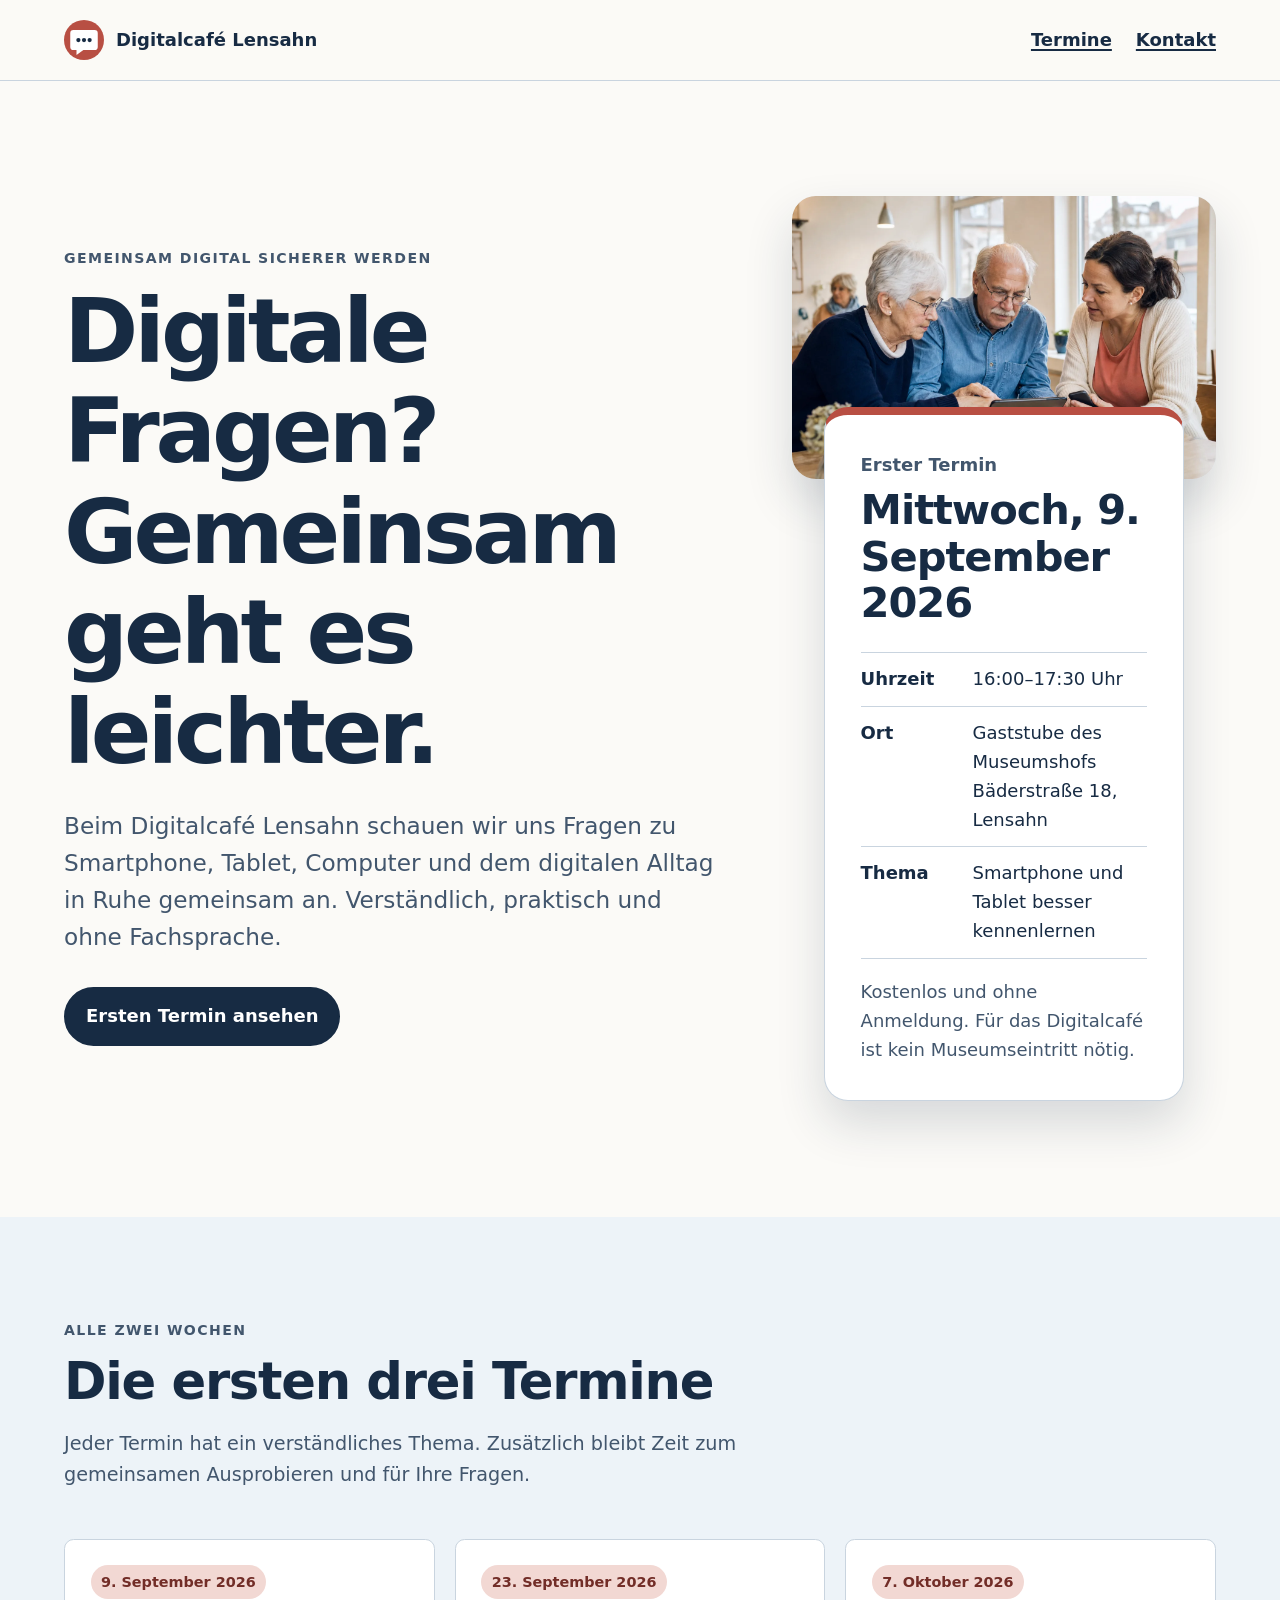
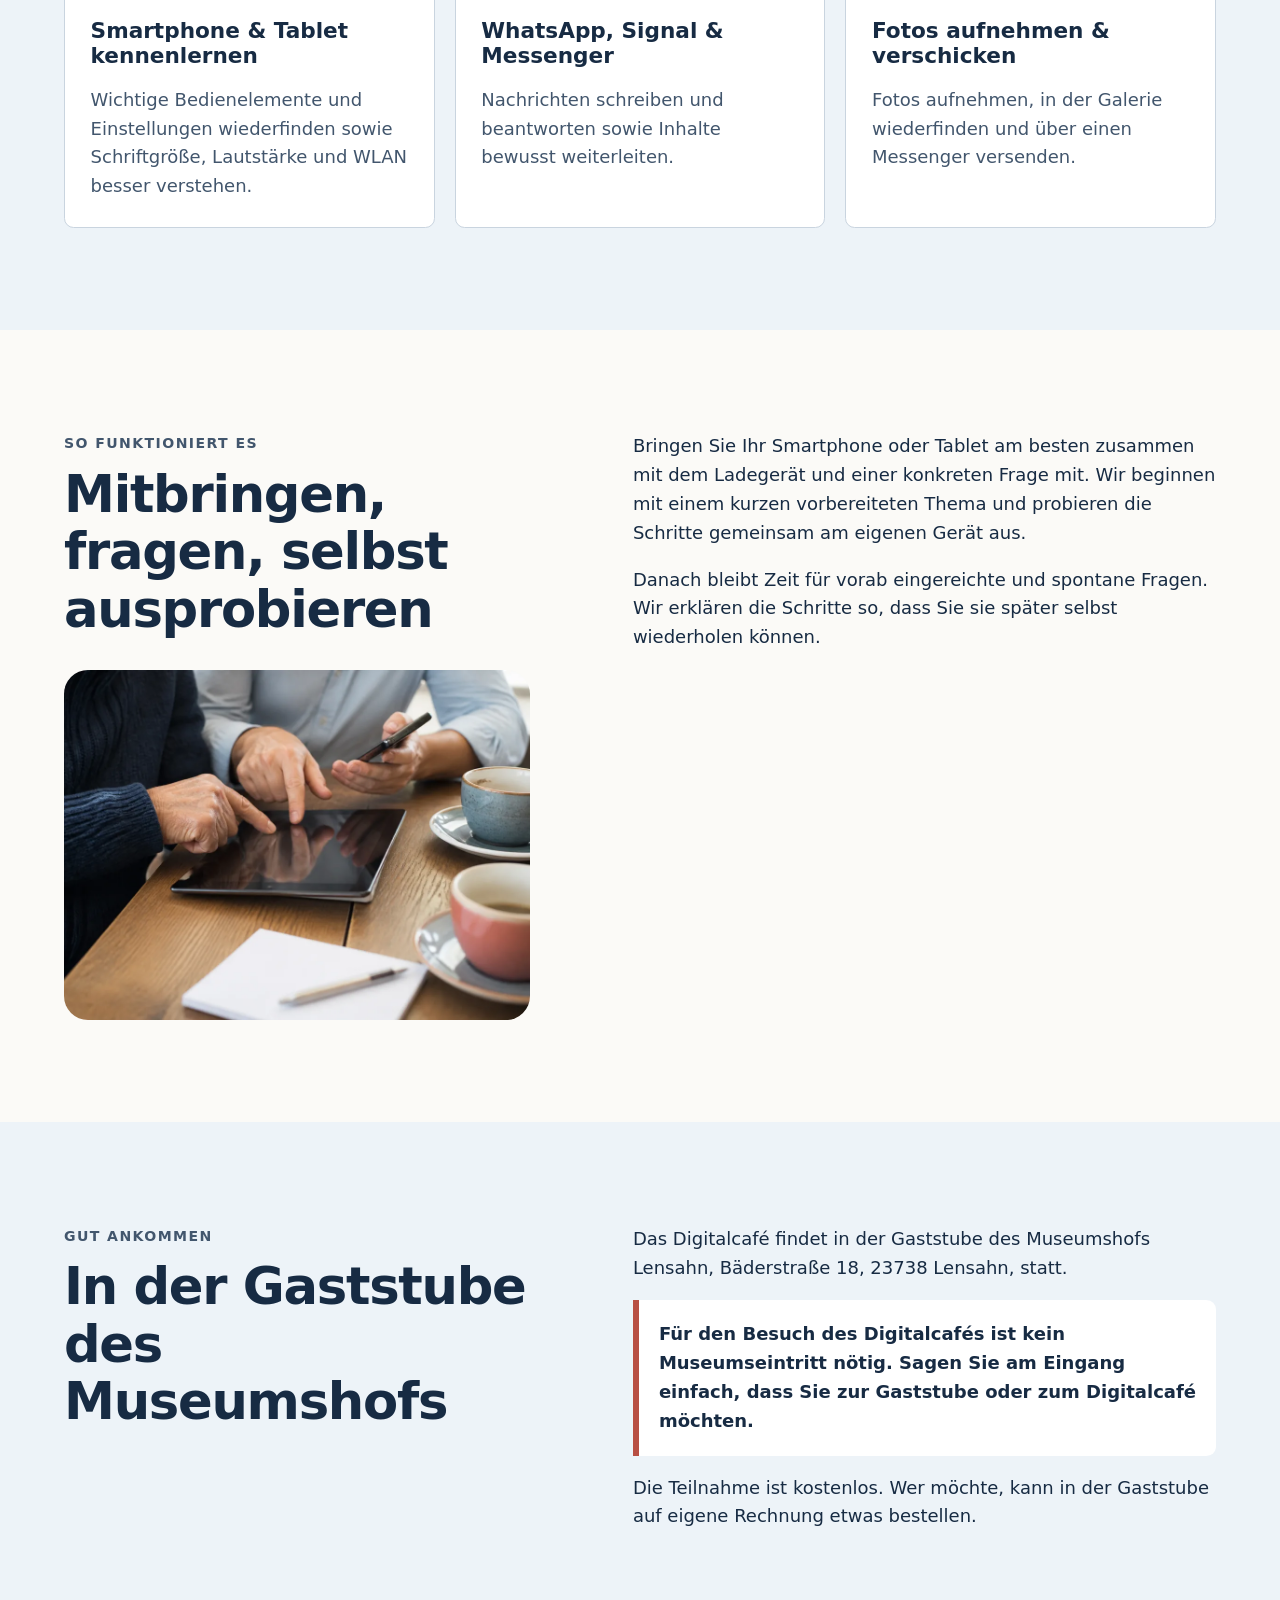
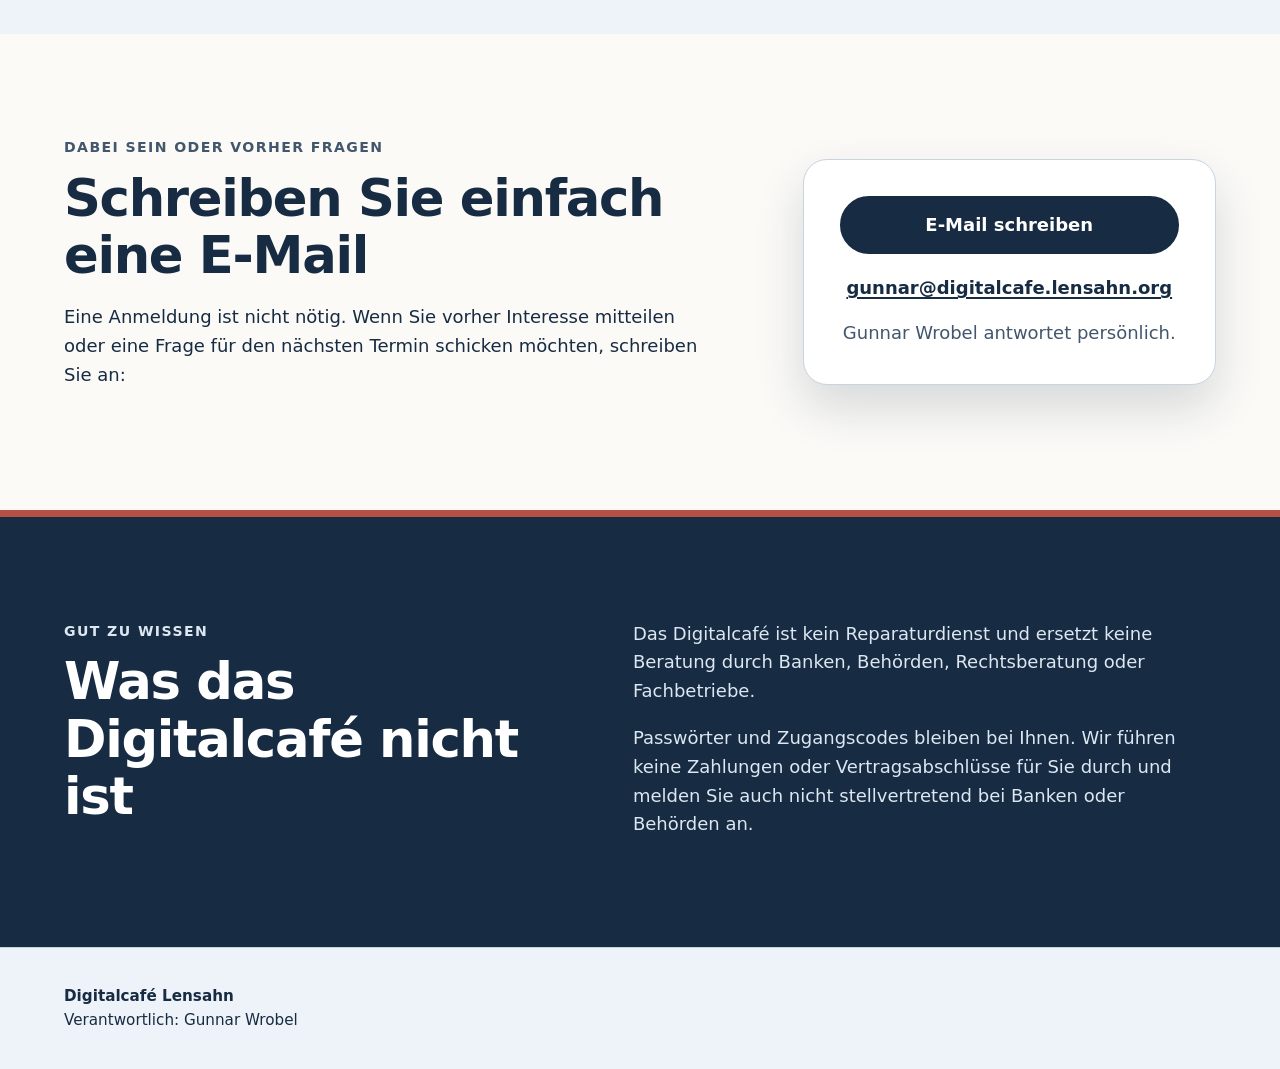
==== index.html @ 9391ee4d "feat: publish September launch details" ====
<!doctype html>
<html lang="de">
  <head>
    <meta charset="utf-8">
    <meta name="viewport" content="width=device-width, initial-scale=1">
    <meta
      name="description"
      content="Digitalcafé Lensahn: kostenlose, verständliche Hilfe bei Fragen zu Smartphone und Tablet. Start am 9. September 2026 im Museumshof Lensahn."
    >
    <meta name="color-scheme" content="light">
    <title>Digitalcafé Lensahn</title>
    <link rel="icon" href="favicon.svg" type="image/svg+xml">
    <link rel="stylesheet" href="styles.css">
  </head>
  <body>
    <a class="skip-link" href="#inhalt">Zum Inhalt springen</a>

    <header class="site-header">
      <div class="page-width header-inner">
        <a class="brand" href="index.html" aria-label="Digitalcafé Lensahn – Startseite">
          <img class="brand-mark" src="favicon.svg" alt="" width="40" height="40">
          <span>Digitalcafé Lensahn</span>
        </a>
        <nav class="header-nav" aria-label="Seitennavigation">
          <a class="header-link" href="#termine">Termine</a>
          <a class="header-link" href="#kontakt">Kontakt</a>
        </nav>
      </div>
    </header>

    <main id="inhalt">
      <section class="hero page-width" aria-labelledby="haupttitel">
        <div class="hero-copy">
          <p class="eyebrow">Gemeinsam digital sicherer werden</p>
          <h1 id="haupttitel">Digitale Fragen?<br>Gemeinsam geht es leichter.</h1>
          <p class="intro">
            Beim Digitalcafé Lensahn schauen wir uns Fragen zu Smartphone,
            Tablet, Computer und dem digitalen Alltag in Ruhe gemeinsam an.
            Verständlich, praktisch und ohne Fachsprache.
          </p>
          <a class="button" href="#erster-termin">Ersten Termin ansehen</a>
        </div>

        <div class="hero-side">
          <figure class="hero-visual">
            <img
              src="images/digitalcafe-gemeinsam.webp"
              width="1400"
              height="934"
              alt="Zwei ältere Menschen schauen gemeinsam mit einer Helferin auf ein Tablet."
              fetchpriority="high"
            >
          </figure>

          <aside class="event-card" id="erster-termin" aria-labelledby="termin-titel">
            <p class="event-kicker">Erster Termin</p>
            <h2 id="termin-titel">
              <time datetime="2026-09-09">Mittwoch, 9. September 2026</time>
            </h2>
            <dl class="event-details">
              <div>
                <dt>Uhrzeit</dt>
                <dd><time datetime="2026-09-09T16:00:00+02:00">16:00</time>–<time datetime="2026-09-09T17:30:00+02:00">17:30 Uhr</time></dd>
              </div>
              <div>
                <dt>Ort</dt>
                <dd>Gaststube des Museumshofs<br>Bäderstraße 18, Lensahn</dd>
              </div>
              <div>
                <dt>Thema</dt>
                <dd>Smartphone und Tablet besser kennenlernen</dd>
              </div>
            </dl>
            <p class="event-note">
              Kostenlos und ohne Anmeldung. Für das Digitalcafé ist kein
              Museumseintritt nötig.
            </p>
          </aside>
        </div>
      </section>

      <section class="section section-soft" id="termine" aria-labelledby="naechste-termine">
        <div class="page-width">
          <div class="section-heading">
            <p class="eyebrow">Alle zwei Wochen</p>
            <h2 id="naechste-termine">Die ersten drei Termine</h2>
            <p>
              Jeder Termin hat ein verständliches Thema. Zusätzlich bleibt
              Zeit zum gemeinsamen Ausprobieren und für Ihre Fragen.
            </p>
          </div>

          <ul class="topic-grid" role="list">
            <li>
              <time class="topic-date" datetime="2026-09-09">9. September 2026</time>
              <h3>Smartphone &amp; Tablet kennenlernen</h3>
              <p>Wichtige Bedienelemente und Einstellungen wiederfinden sowie Schriftgröße, Lautstärke und WLAN besser verstehen.</p>
            </li>
            <li>
              <time class="topic-date" datetime="2026-09-23">23. September 2026</time>
              <h3>WhatsApp, Signal &amp; Messenger</h3>
              <p>Nachrichten schreiben und beantworten sowie Inhalte bewusst weiterleiten.</p>
            </li>
            <li>
              <time class="topic-date" datetime="2026-10-07">7. Oktober 2026</time>
              <h3>Fotos aufnehmen &amp; verschicken</h3>
              <p>Fotos aufnehmen, in der Galerie wiederfinden und über einen Messenger versenden.</p>
            </li>
          </ul>
        </div>
      </section>

      <section class="section page-width split" aria-labelledby="ablauf">
        <div>
          <p class="eyebrow">So funktioniert es</p>
          <h2 id="ablauf">Mitbringen, fragen, selbst ausprobieren</h2>
          <figure class="process-photo">
            <img
              src="images/digitalcafe-geraete.webp"
              width="1000"
              height="750"
              alt="Zwei Menschen probieren gemeinsam etwas auf einem Tablet aus."
              loading="lazy"
            >
          </figure>
        </div>
        <div class="prose">
          <p>
            Bringen Sie Ihr Smartphone oder Tablet am besten zusammen mit dem
            Ladegerät und einer konkreten Frage mit. Wir beginnen mit einem
            kurzen vorbereiteten Thema und probieren die Schritte gemeinsam am
            eigenen Gerät aus.
          </p>
          <p>
            Danach bleibt Zeit für vorab eingereichte und spontane Fragen. Wir
            erklären die Schritte so, dass Sie sie später selbst wiederholen
            können.
          </p>
        </div>
      </section>

      <section class="section section-soft" aria-labelledby="museumshof">
        <div class="page-width split venue">
          <div>
            <p class="eyebrow">Gut ankommen</p>
            <h2 id="museumshof">In der Gaststube des Museumshofs</h2>
          </div>
          <div class="prose">
            <p>
              Das Digitalcafé findet in der Gaststube des Museumshofs Lensahn,
              Bäderstraße 18, 23738 Lensahn, statt.
            </p>
            <p class="important-note">
              Für den Besuch des Digitalcafés ist kein Museumseintritt nötig.
              Sagen Sie am Eingang einfach, dass Sie zur Gaststube oder zum
              Digitalcafé möchten.
            </p>
            <p>
              Die Teilnahme ist kostenlos. Wer möchte, kann in der Gaststube
              auf eigene Rechnung etwas bestellen.
            </p>
          </div>
        </div>
      </section>

      <section class="section page-width contact" id="kontakt" aria-labelledby="kontakt-titel">
        <div>
          <p class="eyebrow">Dabei sein oder vorher fragen</p>
          <h2 id="kontakt-titel">Schreiben Sie einfach eine E-Mail</h2>
          <p>
            Eine Anmeldung ist nicht nötig. Wenn Sie vorher Interesse
            mitteilen oder eine Frage für den nächsten Termin schicken
            möchten, schreiben Sie an:
          </p>
        </div>
        <div class="contact-action">
          <a class="button" href="mailto:gunnar@digitalcafe.lensahn.org">E-Mail schreiben</a>
          <a class="email-address" href="mailto:gunnar@digitalcafe.lensahn.org">gunnar@digitalcafe.lensahn.org</a>
          <p>Gunnar Wrobel antwortet persönlich.</p>
        </div>
      </section>

      <section class="section section-dark" aria-labelledby="grenzen">
        <div class="page-width split">
          <div>
            <p class="eyebrow eyebrow-light">Gut zu wissen</p>
            <h2 id="grenzen">Was das Digitalcafé nicht ist</h2>
          </div>
          <div class="prose">
            <p>
              Das Digitalcafé ist kein Reparaturdienst und ersetzt keine
              Beratung durch Banken, Behörden, Rechtsberatung oder Fachbetriebe.
            </p>
            <p>
              Passwörter und Zugangscodes bleiben bei Ihnen. Wir führen keine
              Zahlungen oder Vertragsabschlüsse für Sie durch und melden Sie
              auch nicht stellvertretend bei Banken oder Behörden an.
            </p>
          </div>
        </div>
      </section>
    </main>

    <footer class="site-footer">
      <div class="page-width footer-inner">
        <p><strong>Digitalcafé Lensahn</strong><br>Verantwortlich: Gunnar Wrobel</p>
      </div>
    </footer>
  </body>
</html>
---- styles.css ----
:root {
  --color-ink: #172b43;
  --color-ink-soft: #42566d;
  --color-paper: #fbfaf7;
  --color-soft: #edf3f8;
  --color-accent: #b84f43;
  --color-accent-dark: #722d27;
  --color-accent-soft: #f2d8d3;
  --color-line: #c9d4df;
  --color-white: #ffffff;
  --shadow-card: 0 1.4rem 3rem rgba(23, 43, 67, 0.16);
  --radius-small: 0.6rem;
  --radius-large: 1.5rem;
  --page-width: 72rem;
}

*,
*::before,
*::after {
  box-sizing: border-box;
}

html {
  scroll-behavior: smooth;
}

body {
  margin: 0;
  background: var(--color-paper);
  color: var(--color-ink);
  font-family: system-ui, -apple-system, BlinkMacSystemFont, "Segoe UI", sans-serif;
  font-size: 1.125rem;
  line-height: 1.6;
}

a {
  color: inherit;
  text-decoration-thickness: 0.12em;
  text-underline-offset: 0.18em;
}

a:focus-visible {
  outline: 0.22rem solid var(--color-accent);
  outline-offset: 0.25rem;
}

.skip-link {
  position: fixed;
  top: 0.75rem;
  left: 0.75rem;
  z-index: 20;
  padding: 0.75rem 1rem;
  border-radius: var(--radius-small);
  background: var(--color-white);
  color: var(--color-ink);
  font-weight: 750;
  transform: translateY(-160%);
}

.skip-link:focus {
  transform: translateY(0);
}

.page-width {
  width: min(calc(100% - 2rem), var(--page-width));
  margin-inline: auto;
}

.site-header {
  border-bottom: 1px solid var(--color-line);
  background: color-mix(in srgb, var(--color-paper) 94%, transparent);
}

.header-inner {
  display: flex;
  align-items: center;
  justify-content: space-between;
  min-height: 5rem;
  gap: 1rem;
}

.brand {
  display: inline-flex;
  align-items: center;
  gap: 0.75rem;
  font-weight: 800;
  text-decoration: none;
}

.brand-mark {
  width: 2.5rem;
  height: 2.5rem;
  flex: 0 0 auto;
}

.header-link {
  font-weight: 700;
}

.header-nav {
  display: flex;
  align-items: center;
  gap: 1.5rem;
}

.hero {
  display: grid;
  grid-template-columns: minmax(0, 1.15fr) minmax(18rem, 0.75fr);
  align-items: start;
  gap: clamp(2.5rem, 6vw, 5rem);
  padding-block: clamp(4rem, 9vw, 8rem);
}

.hero-copy {
  max-width: 46rem;
  padding-top: clamp(1rem, 4vw, 3.5rem);
}

.eyebrow {
  margin: 0 0 0.7rem;
  color: var(--color-ink-soft);
  font-size: 0.88rem;
  font-weight: 800;
  letter-spacing: 0.1em;
  text-transform: uppercase;
}

h1,
h2,
h3,
p {
  overflow-wrap: break-word;
}

h1,
h2,
h3 {
  margin-top: 0;
  line-height: 1.12;
}

h1 {
  margin-bottom: 1.5rem;
  font-size: clamp(2.7rem, 7vw, 5.8rem);
  letter-spacing: -0.045em;
}

h2 {
  margin-bottom: 1.2rem;
  font-size: clamp(2rem, 4vw, 3.4rem);
  letter-spacing: -0.025em;
}

h3 {
  margin-bottom: 0.6rem;
  font-size: 1.35rem;
}

.intro {
  max-width: 42rem;
  margin: 0 0 2rem;
  color: var(--color-ink-soft);
  font-size: clamp(1.2rem, 2vw, 1.45rem);
}

.button {
  display: inline-flex;
  min-height: 3.25rem;
  align-items: center;
  justify-content: center;
  padding: 0.8rem 1.25rem;
  border: 0.14rem solid var(--color-ink);
  border-radius: 999px;
  background: var(--color-ink);
  color: var(--color-white);
  font-weight: 800;
  text-decoration: none;
}

.button:hover {
  background: var(--color-accent);
  border-color: var(--color-accent);
  color: var(--color-white);
}

.hero-side {
  min-width: 0;
}

.hero-visual,
.process-photo {
  margin: 0;
  overflow: hidden;
  border-radius: var(--radius-large);
  background: var(--color-soft);
}

.hero-visual img,
.process-photo img {
  display: block;
  width: 100%;
  height: 100%;
  object-fit: cover;
}

.hero-visual {
  aspect-ratio: 3 / 2;
  box-shadow: var(--shadow-card);
}

.event-card {
  position: relative;
  width: calc(100% - clamp(1rem, 5vw, 4rem));
  margin: clamp(-4.5rem, -6vw, -3rem) auto 0;
  padding: clamp(1.5rem, 4vw, 2.25rem);
  border: 1px solid var(--color-line);
  border-top: 0.55rem solid var(--color-accent);
  border-radius: var(--radius-large);
  background: var(--color-white);
  box-shadow: var(--shadow-card);
  scroll-margin-top: 1rem;
}

.event-kicker {
  margin: 0 0 0.45rem;
  color: var(--color-ink-soft);
  font-weight: 800;
}

.event-card h2 {
  font-size: clamp(1.8rem, 4vw, 2.6rem);
}

.event-details {
  margin: 1.6rem 0 1.2rem;
}

.event-details div {
  display: grid;
  grid-template-columns: 6rem 1fr;
  gap: 1rem;
  padding-block: 0.75rem;
  border-top: 1px solid var(--color-line);
}

.event-details div:last-child {
  border-bottom: 1px solid var(--color-line);
}

.event-details dt {
  font-weight: 800;
}

.event-details dd {
  margin: 0;
}

.event-note {
  margin-bottom: 0;
  color: var(--color-ink-soft);
}

.section {
  padding-block: clamp(4rem, 8vw, 7rem);
}

.section-soft {
  background: var(--color-soft);
}

.section-heading {
  max-width: 48rem;
  margin-bottom: 3rem;
}

.section-heading > p:last-child {
  color: var(--color-ink-soft);
  font-size: 1.2rem;
}

.topic-grid {
  display: grid;
  margin: 0;
  padding: 0;
  grid-template-columns: repeat(3, minmax(0, 1fr));
  gap: 1.25rem;
  list-style: none;
}

.topic-grid li {
  padding: 1.6rem;
  border: 1px solid var(--color-line);
  border-radius: var(--radius-small);
  background: var(--color-white);
}

.topic-date {
  display: inline-block;
  margin-bottom: 1.25rem;
  padding: 0.35rem 0.65rem;
  border-radius: 999px;
  background: var(--color-accent-soft);
  color: var(--color-accent-dark);
  font-size: 0.9rem;
  font-weight: 800;
}

.topic-grid p {
  margin-bottom: 0;
  color: var(--color-ink-soft);
}

.split {
  display: grid;
  grid-template-columns: minmax(0, 0.8fr) minmax(0, 1fr);
  gap: clamp(2rem, 8vw, 7rem);
}

.process-photo {
  aspect-ratio: 4 / 3;
  margin-top: 2rem;
}

.prose {
  max-width: 42rem;
}

.prose p:first-child {
  margin-top: 0;
}

.prose p:last-child {
  margin-bottom: 0;
}

.important-note {
  padding: 1.25rem;
  border-left: 0.4rem solid var(--color-accent);
  border-radius: 0 var(--radius-small) var(--radius-small) 0;
  background: var(--color-white);
  color: var(--color-ink);
  font-weight: 700;
}

.contact {
  display: grid;
  grid-template-columns: minmax(0, 1fr) minmax(18rem, 0.65fr);
  gap: clamp(2rem, 8vw, 7rem);
  scroll-margin-top: 1rem;
}

.contact > div:first-child {
  max-width: 44rem;
}

.contact-action {
  align-self: center;
  padding: clamp(1.5rem, 4vw, 2.25rem);
  border: 1px solid var(--color-line);
  border-radius: var(--radius-large);
  background: var(--color-white);
  box-shadow: var(--shadow-card);
}

.contact-action .button {
  width: 100%;
}

.email-address {
  display: block;
  margin-top: 1.25rem;
  font-weight: 800;
  text-align: center;
  overflow-wrap: anywhere;
}

.contact-action p {
  margin: 1rem 0 0;
  color: var(--color-ink-soft);
  text-align: center;
}

.section-dark {
  background: var(--color-ink);
  color: var(--color-white);
  border-top: 0.45rem solid var(--color-accent);
}

.eyebrow-light,
.section-dark .prose {
  color: #dce7f1;
}

.responsible {
  max-width: 48rem;
  text-align: center;
}

.responsible p:last-child {
  margin-inline: auto;
  color: var(--color-ink-soft);
}

.site-footer {
  border-top: 1px solid var(--color-line);
  background: var(--color-soft);
}

.footer-inner {
  padding-block: 2.25rem;
  font-size: 0.95rem;
}

.footer-inner p {
  margin: 0;
}

@media (max-width: 52rem) {
  .hero,
  .split,
  .contact {
    grid-template-columns: 1fr;
  }

  .hero {
    padding-block: 2.75rem 4rem;
  }

  .hero-copy {
    padding-top: 0;
  }

  .hero-side {
    display: flex;
    flex-direction: column;
  }

  .event-card {
    order: -1;
    width: 100%;
    max-width: none;
    margin: 0 0 1.25rem;
  }

  .hero-visual {
    aspect-ratio: 16 / 9;
    box-shadow: none;
  }

  .process-photo {
    display: none;
  }

  .topic-grid {
    grid-template-columns: 1fr;
  }
}

@media (max-width: 34rem) {
  body {
    font-size: 1rem;
  }

  .header-inner {
    min-height: 4.5rem;
  }

  .header-link {
    display: none;
  }

  .header-nav {
    display: none;
  }

  .event-details div {
    grid-template-columns: 1fr;
    gap: 0.15rem;
  }
}

@media (prefers-reduced-motion: reduce) {
  html {
    scroll-behavior: auto;
  }
}
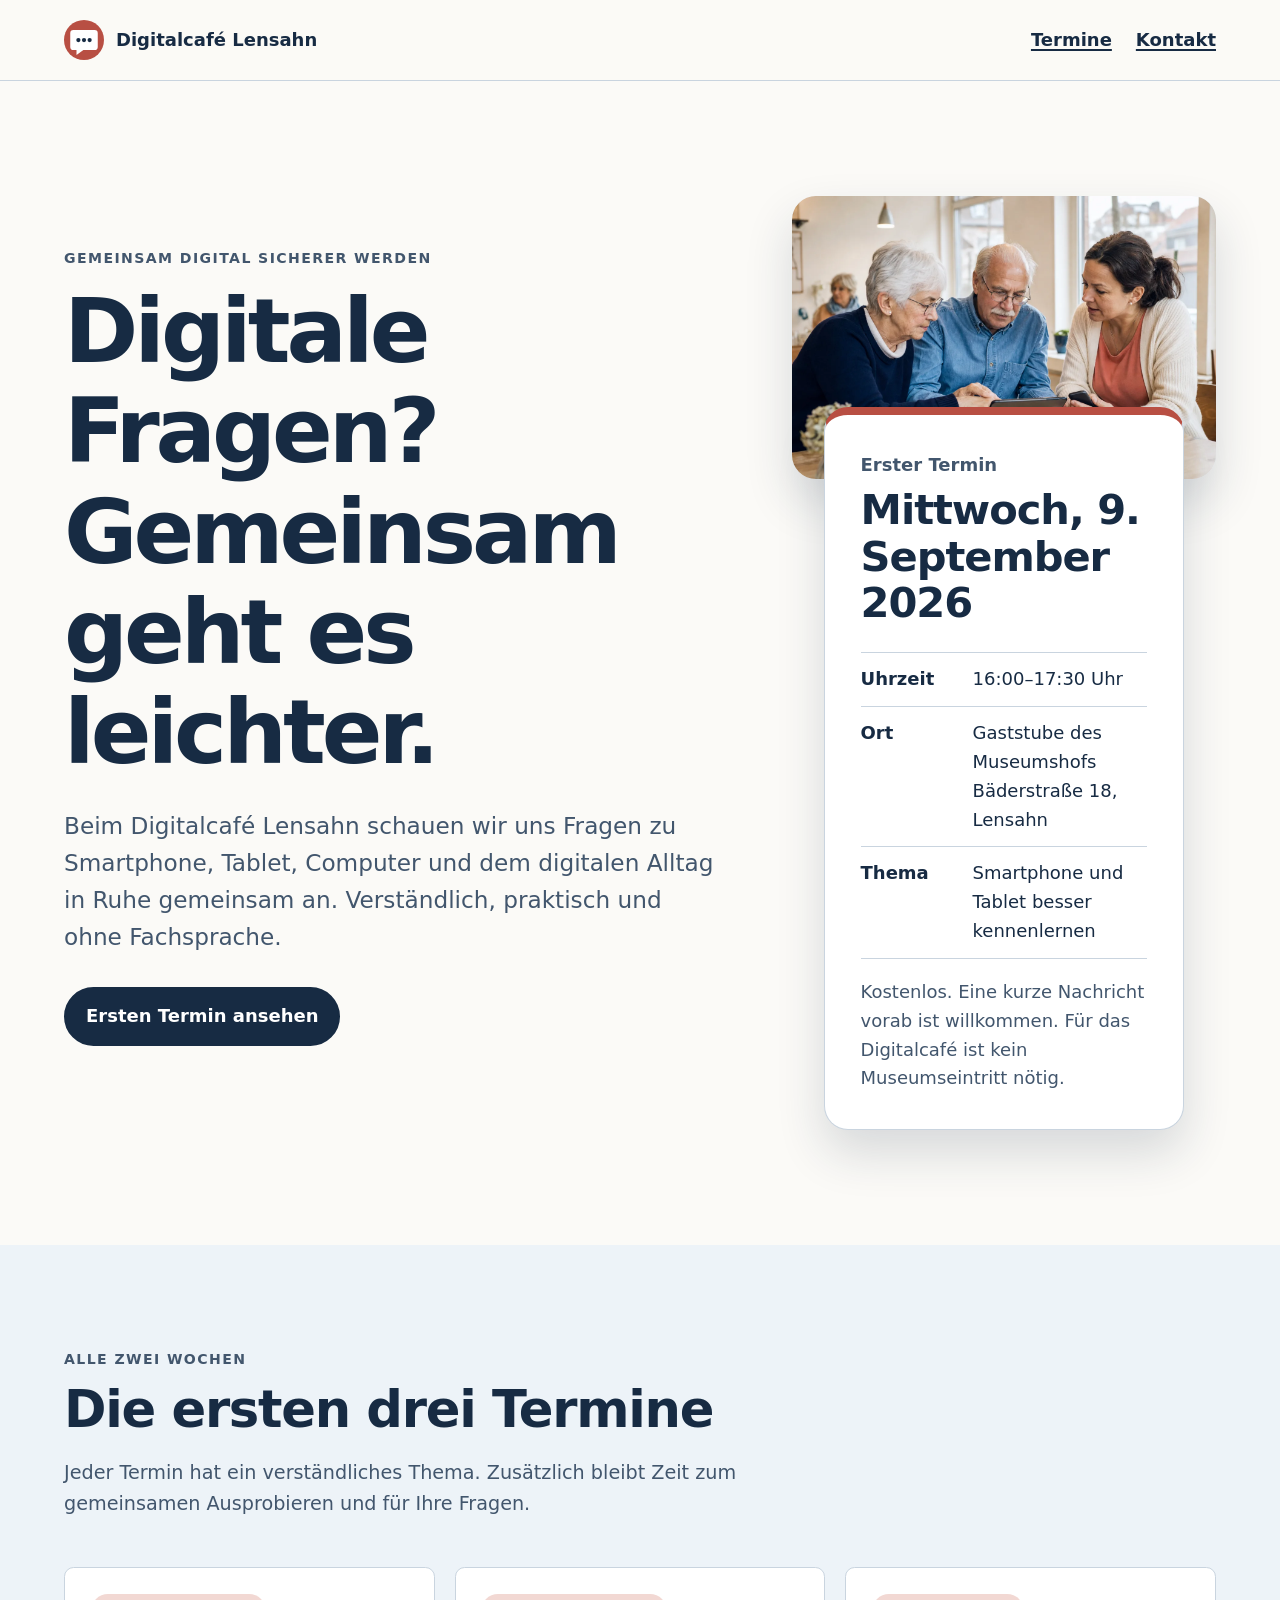
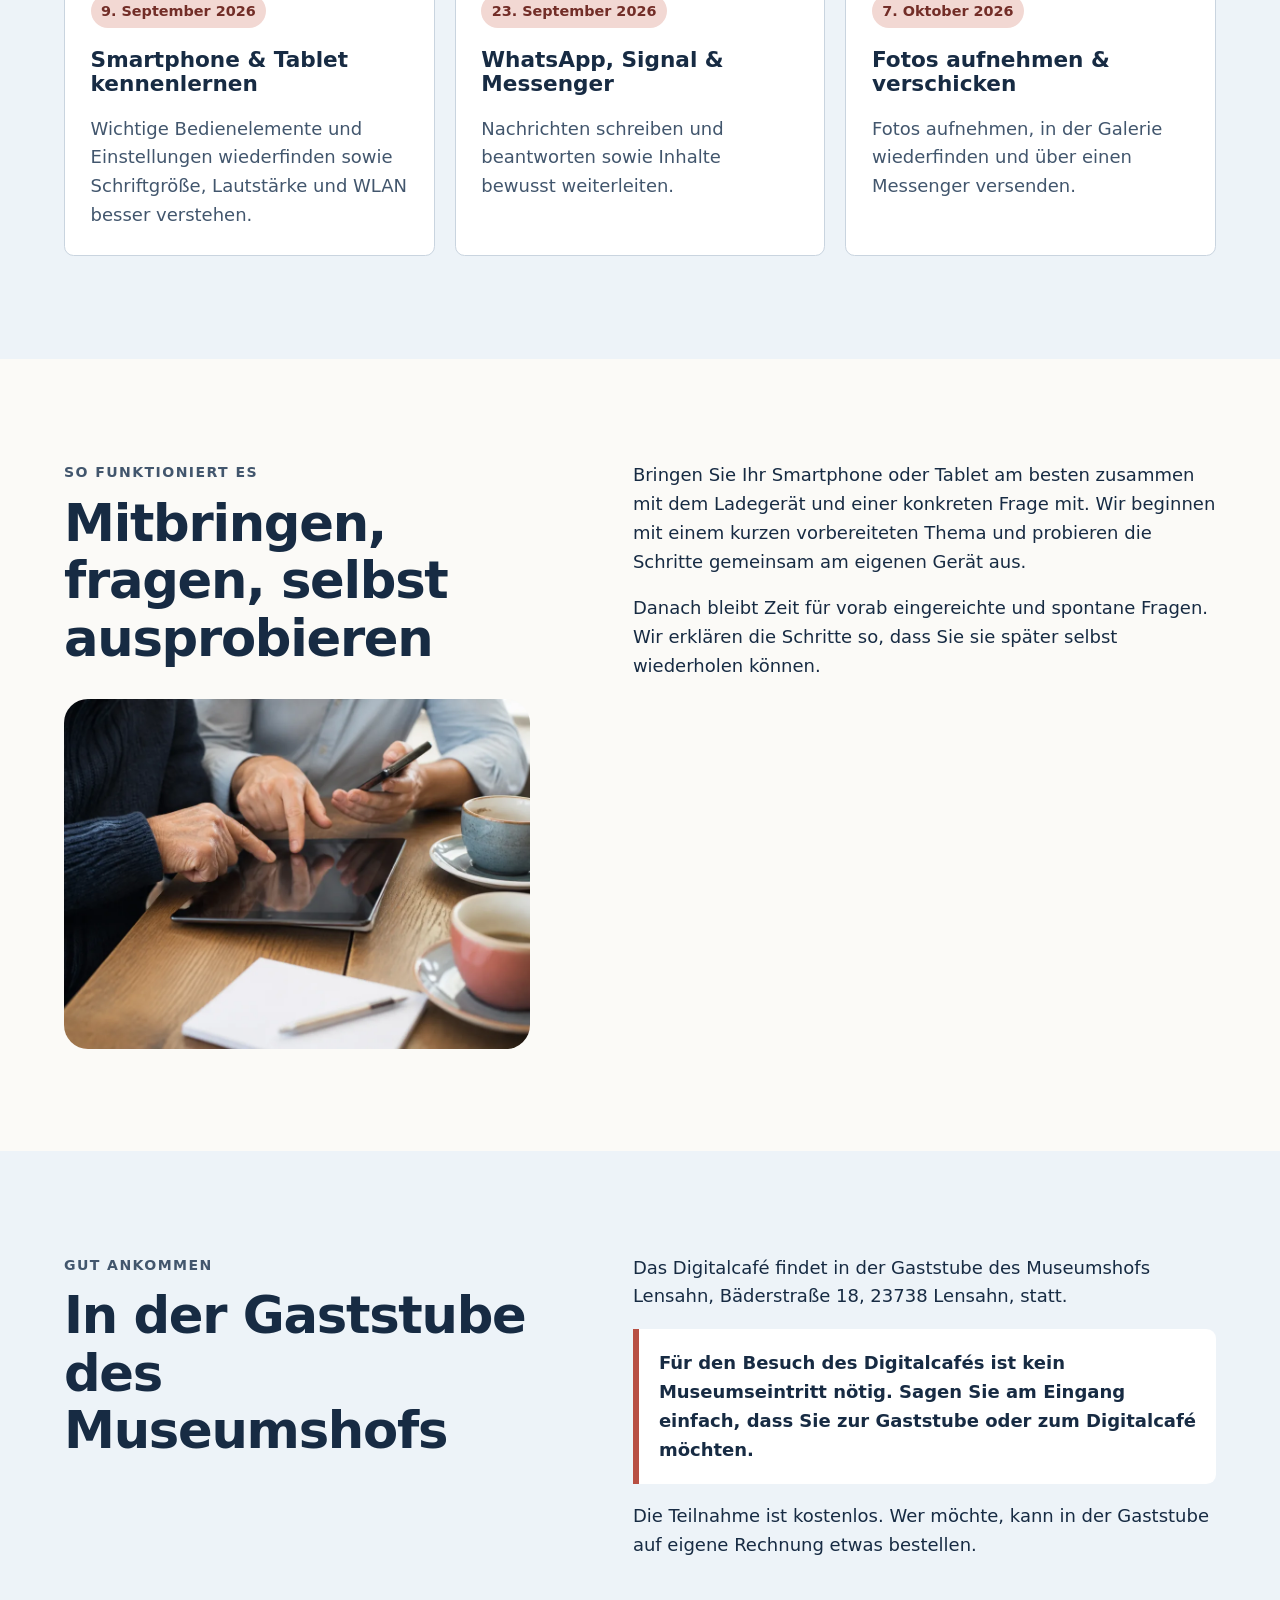
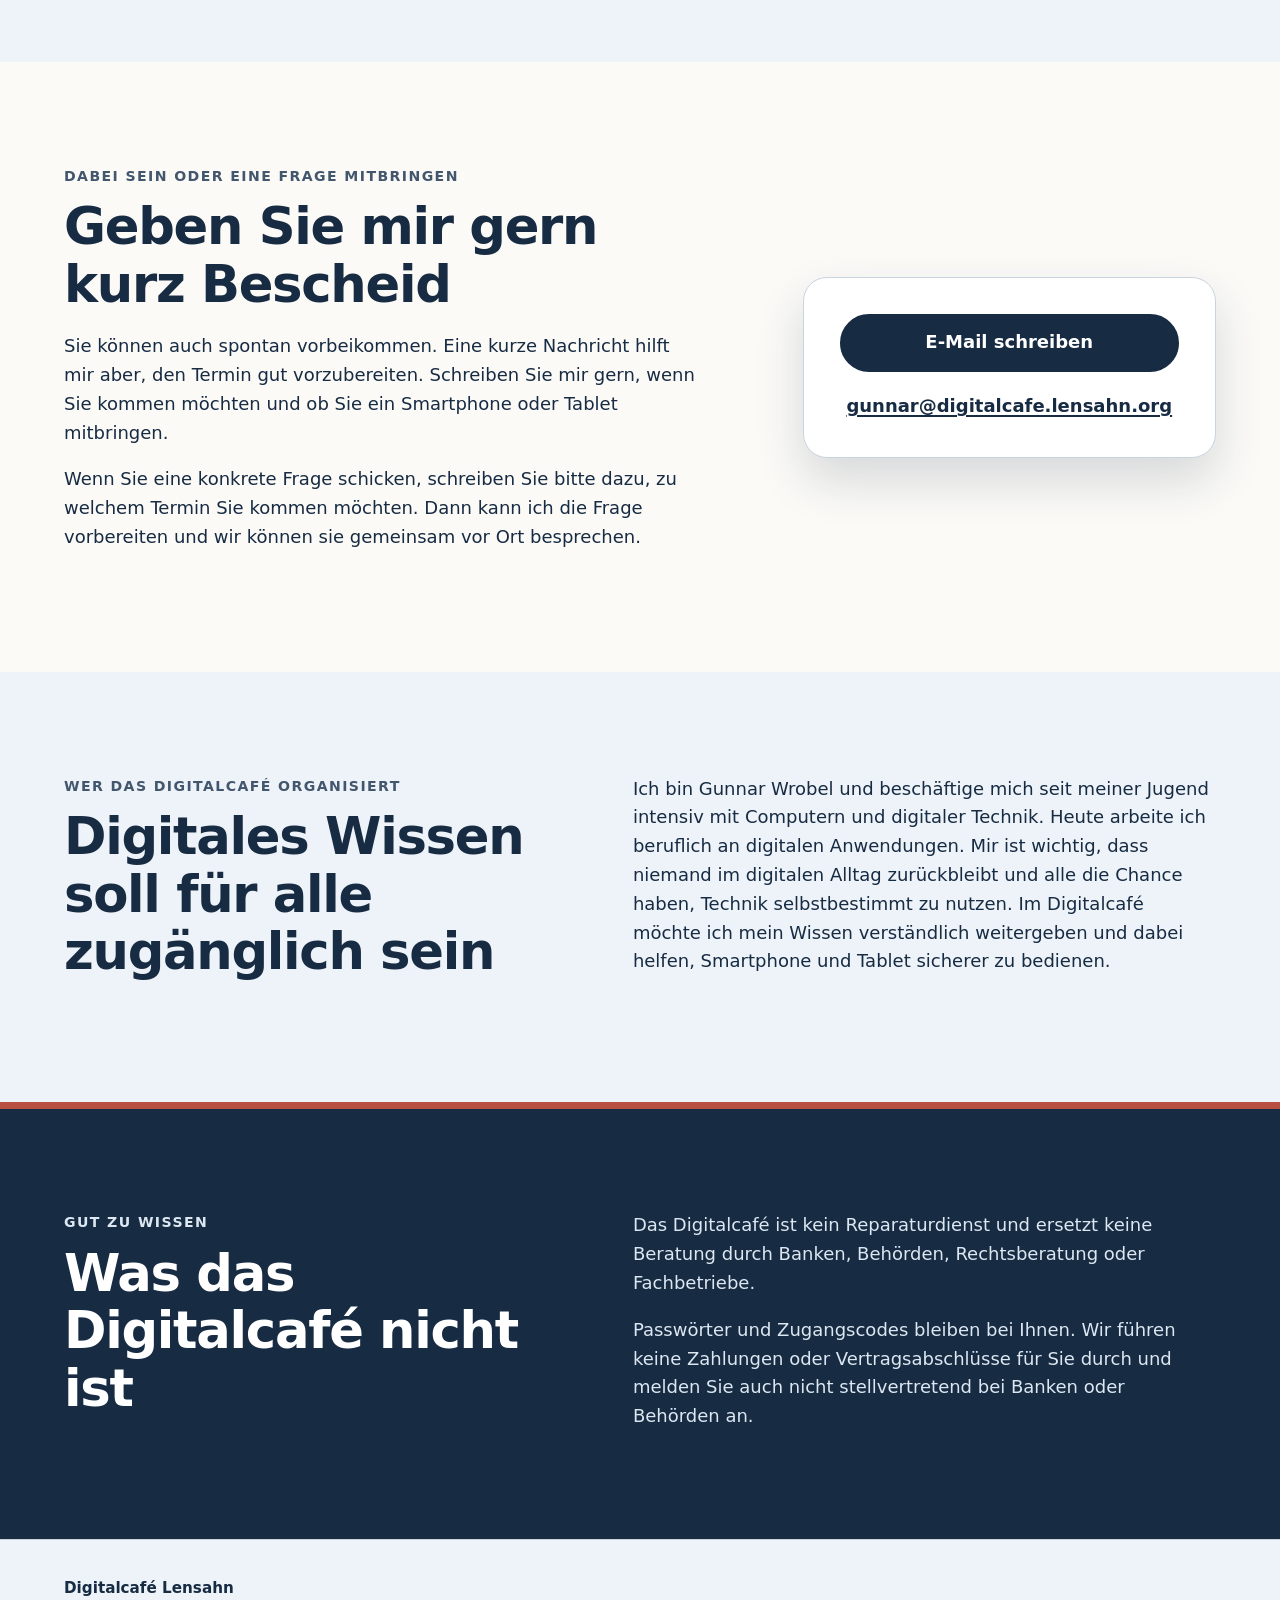
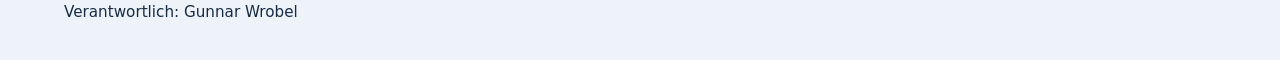
==== commit 19632937: "feat: clarify attendance and organizer" ====
--- a/index.html
+++ b/index.html
@@ -72,8 +72,8 @@
               </div>
             </dl>
             <p class="event-note">
-              Kostenlos und ohne Anmeldung. Für das Digitalcafé ist kein
-              Museumseintritt nötig.
+              Kostenlos. Eine kurze Nachricht vorab ist willkommen. Für das
+              Digitalcafé ist kein Museumseintritt nötig.
             </p>
           </aside>
         </div>
@@ -165,18 +165,43 @@
 
       <section class="section page-width contact" id="kontakt" aria-labelledby="kontakt-titel">
         <div>
-          <p class="eyebrow">Dabei sein oder vorher fragen</p>
-          <h2 id="kontakt-titel">Schreiben Sie einfach eine E-Mail</h2>
-          <p>
-            Eine Anmeldung ist nicht nötig. Wenn Sie vorher Interesse
-            mitteilen oder eine Frage für den nächsten Termin schicken
-            möchten, schreiben Sie an:
+          <p class="eyebrow">Dabei sein oder eine Frage mitbringen</p>
+          <h2 id="kontakt-titel">Geben Sie mir gern kurz Bescheid</h2>
+          <p>
+            Sie können auch spontan vorbeikommen. Eine kurze Nachricht hilft
+            mir aber, den Termin gut vorzubereiten. Schreiben Sie mir gern,
+            wenn Sie kommen möchten und ob Sie ein Smartphone oder Tablet
+            mitbringen.
+          </p>
+          <p>
+            Wenn Sie eine konkrete Frage schicken, schreiben Sie bitte dazu,
+            zu welchem Termin Sie kommen möchten. Dann kann ich die Frage
+            vorbereiten und wir können sie gemeinsam vor Ort besprechen.
           </p>
         </div>
         <div class="contact-action">
           <a class="button" href="mailto:gunnar@digitalcafe.lensahn.org">E-Mail schreiben</a>
           <a class="email-address" href="mailto:gunnar@digitalcafe.lensahn.org">gunnar@digitalcafe.lensahn.org</a>
-          <p>Gunnar Wrobel antwortet persönlich.</p>
+        </div>
+      </section>
+
+      <section class="section section-soft" aria-labelledby="person">
+        <div class="page-width split">
+          <div>
+            <p class="eyebrow">Wer das Digitalcafé organisiert</p>
+            <h2 id="person">Digitales Wissen soll für alle zugänglich sein</h2>
+          </div>
+          <div class="prose">
+            <p>
+              Ich bin Gunnar Wrobel und beschäftige mich seit meiner Jugend
+              intensiv mit Computern und digitaler Technik. Heute arbeite ich
+              beruflich an digitalen Anwendungen. Mir ist wichtig, dass
+              niemand im digitalen Alltag zurückbleibt und alle die Chance
+              haben, Technik selbstbestimmt zu nutzen. Im Digitalcafé möchte
+              ich mein Wissen verständlich weitergeben und dabei helfen,
+              Smartphone und Tablet sicherer zu bedienen.
+            </p>
+          </div>
         </div>
       </section>
 
--- a/styles.css
+++ b/styles.css
@@ -374,12 +374,6 @@
   overflow-wrap: anywhere;
 }
 
-.contact-action p {
-  margin: 1rem 0 0;
-  color: var(--color-ink-soft);
-  text-align: center;
-}
-
 .section-dark {
   background: var(--color-ink);
   color: var(--color-white);
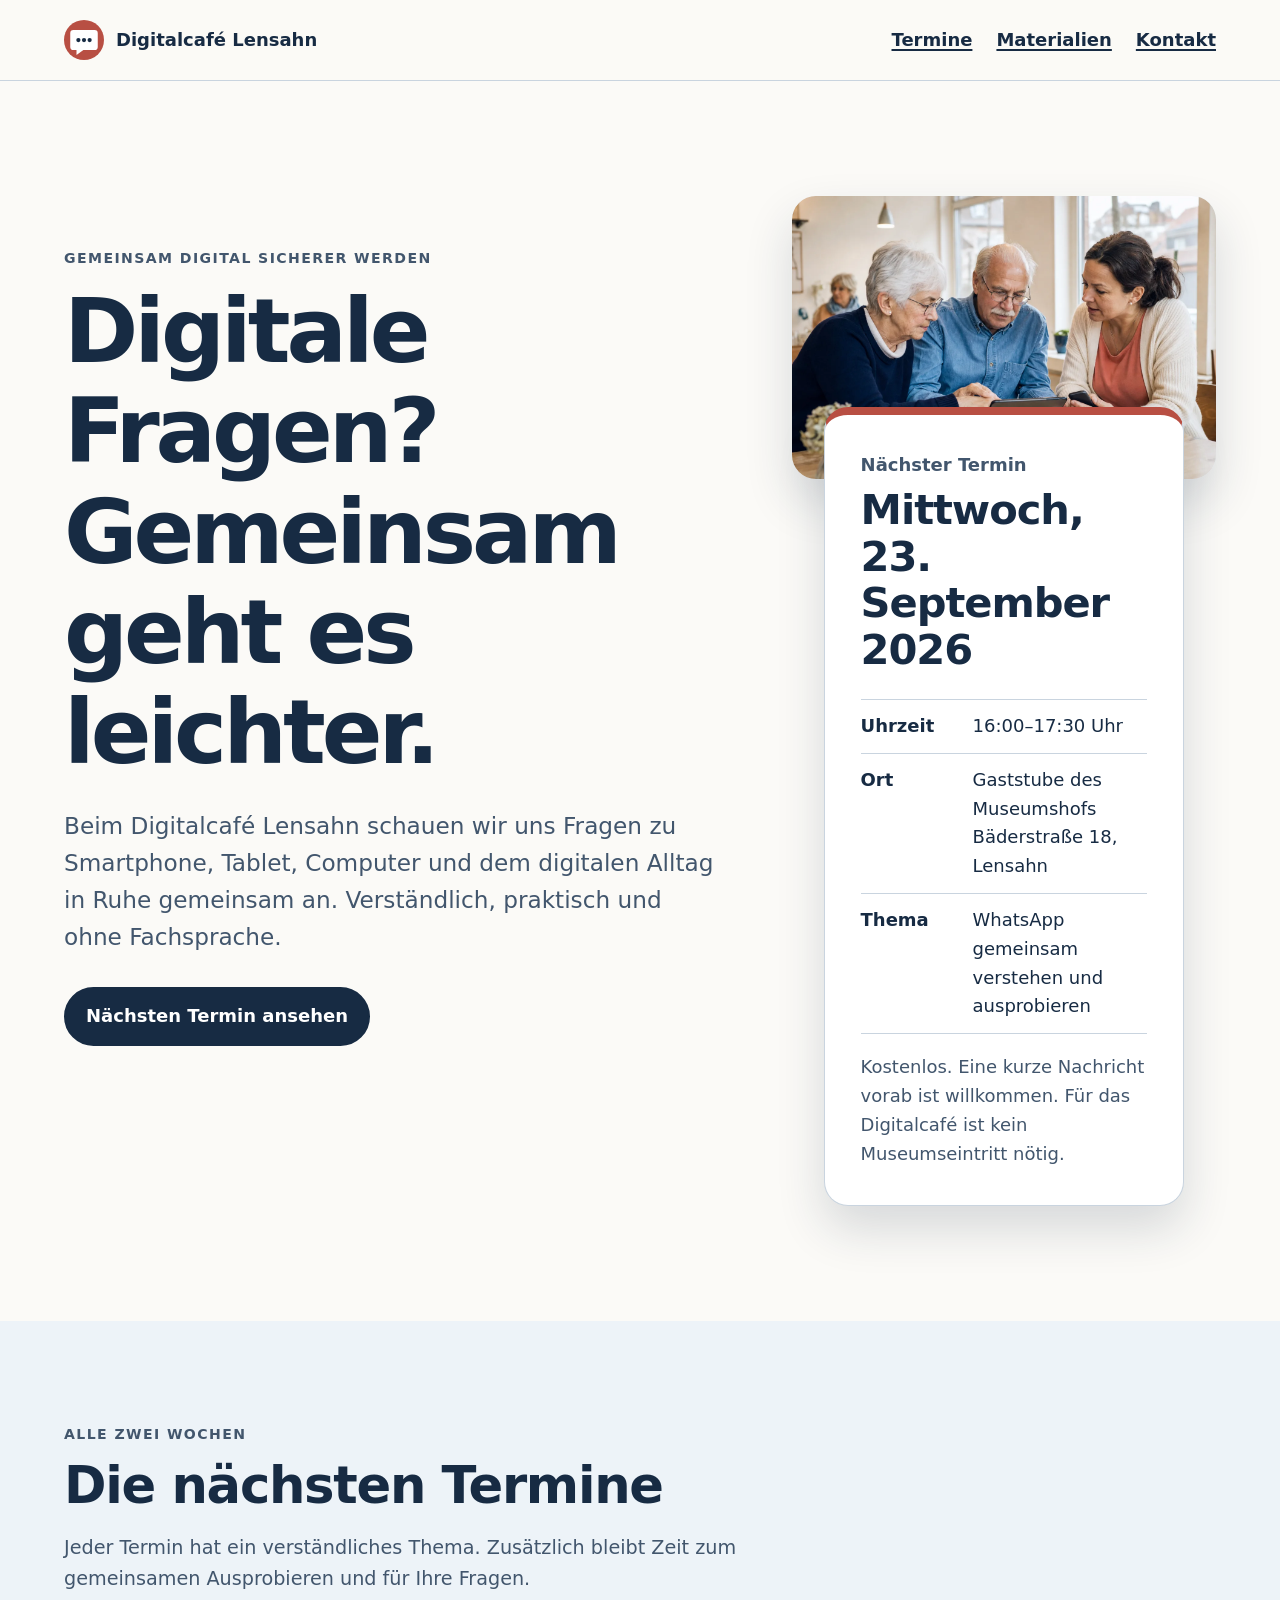
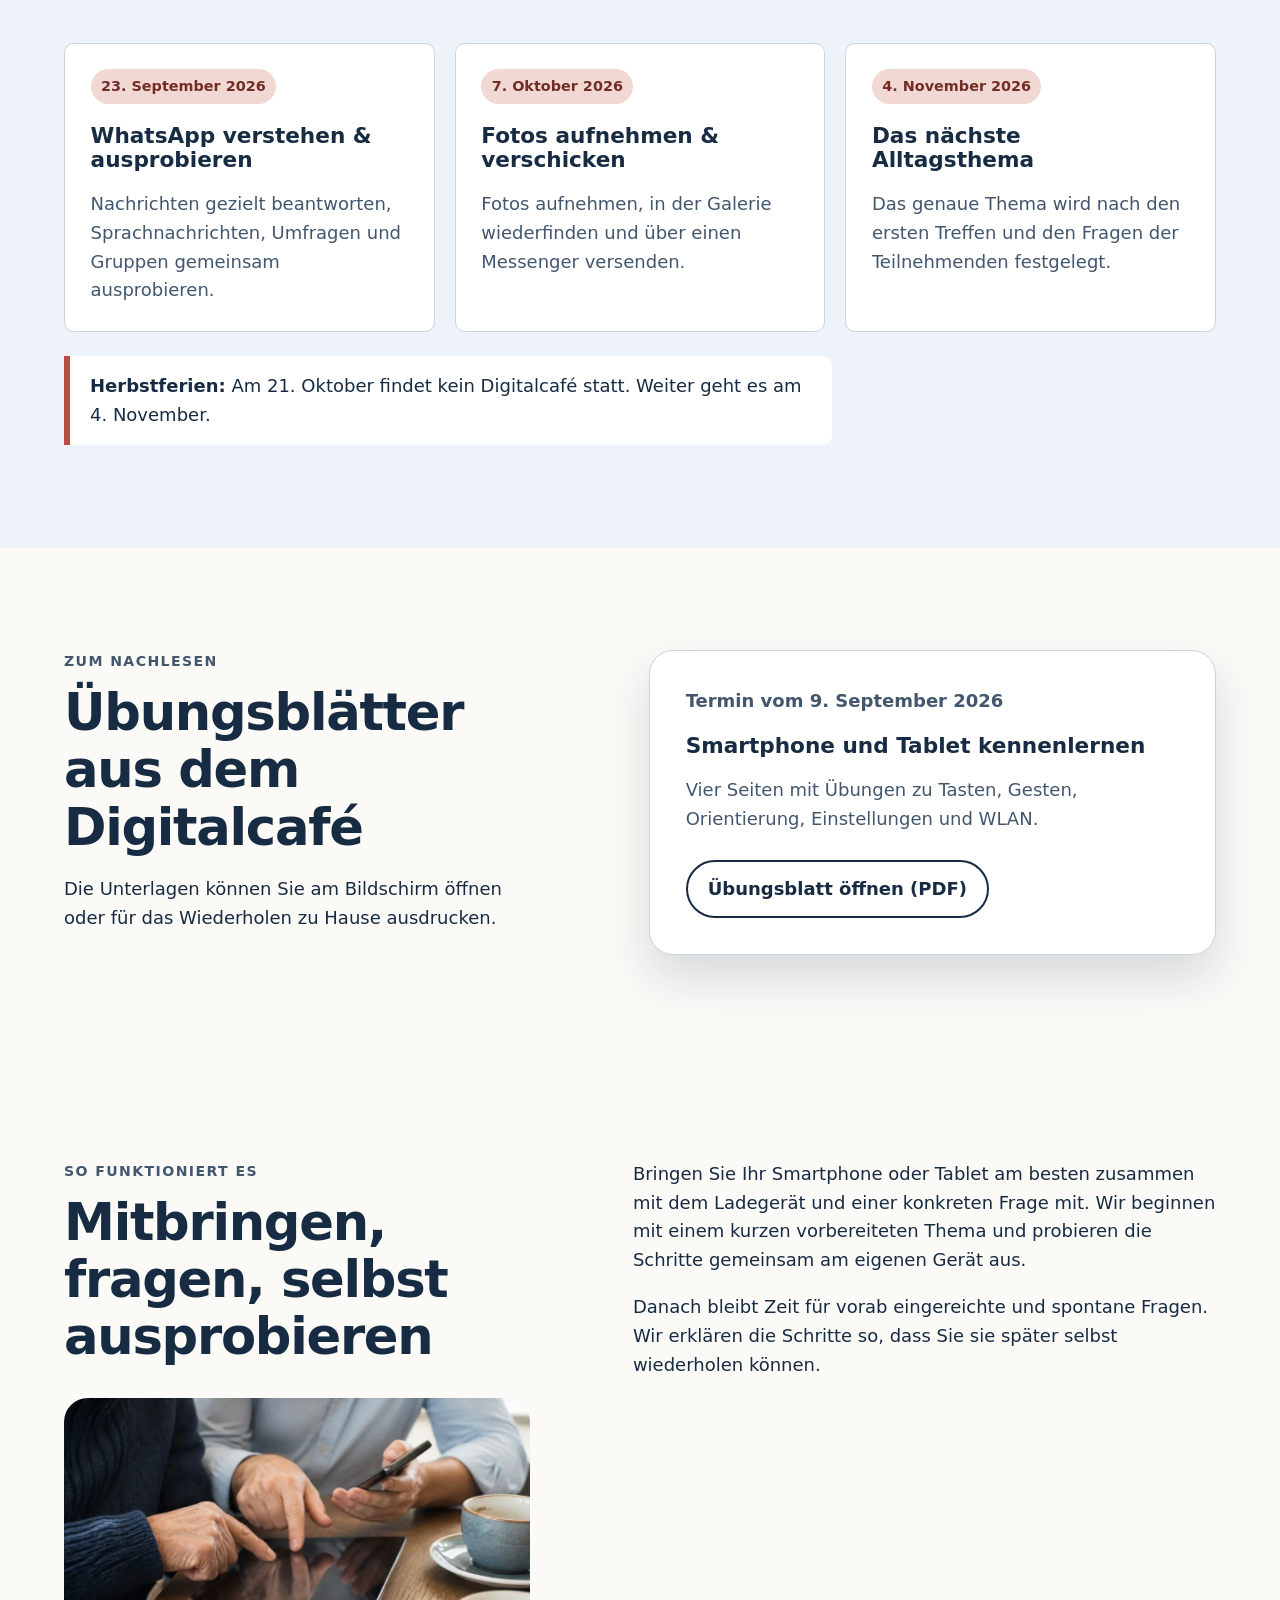
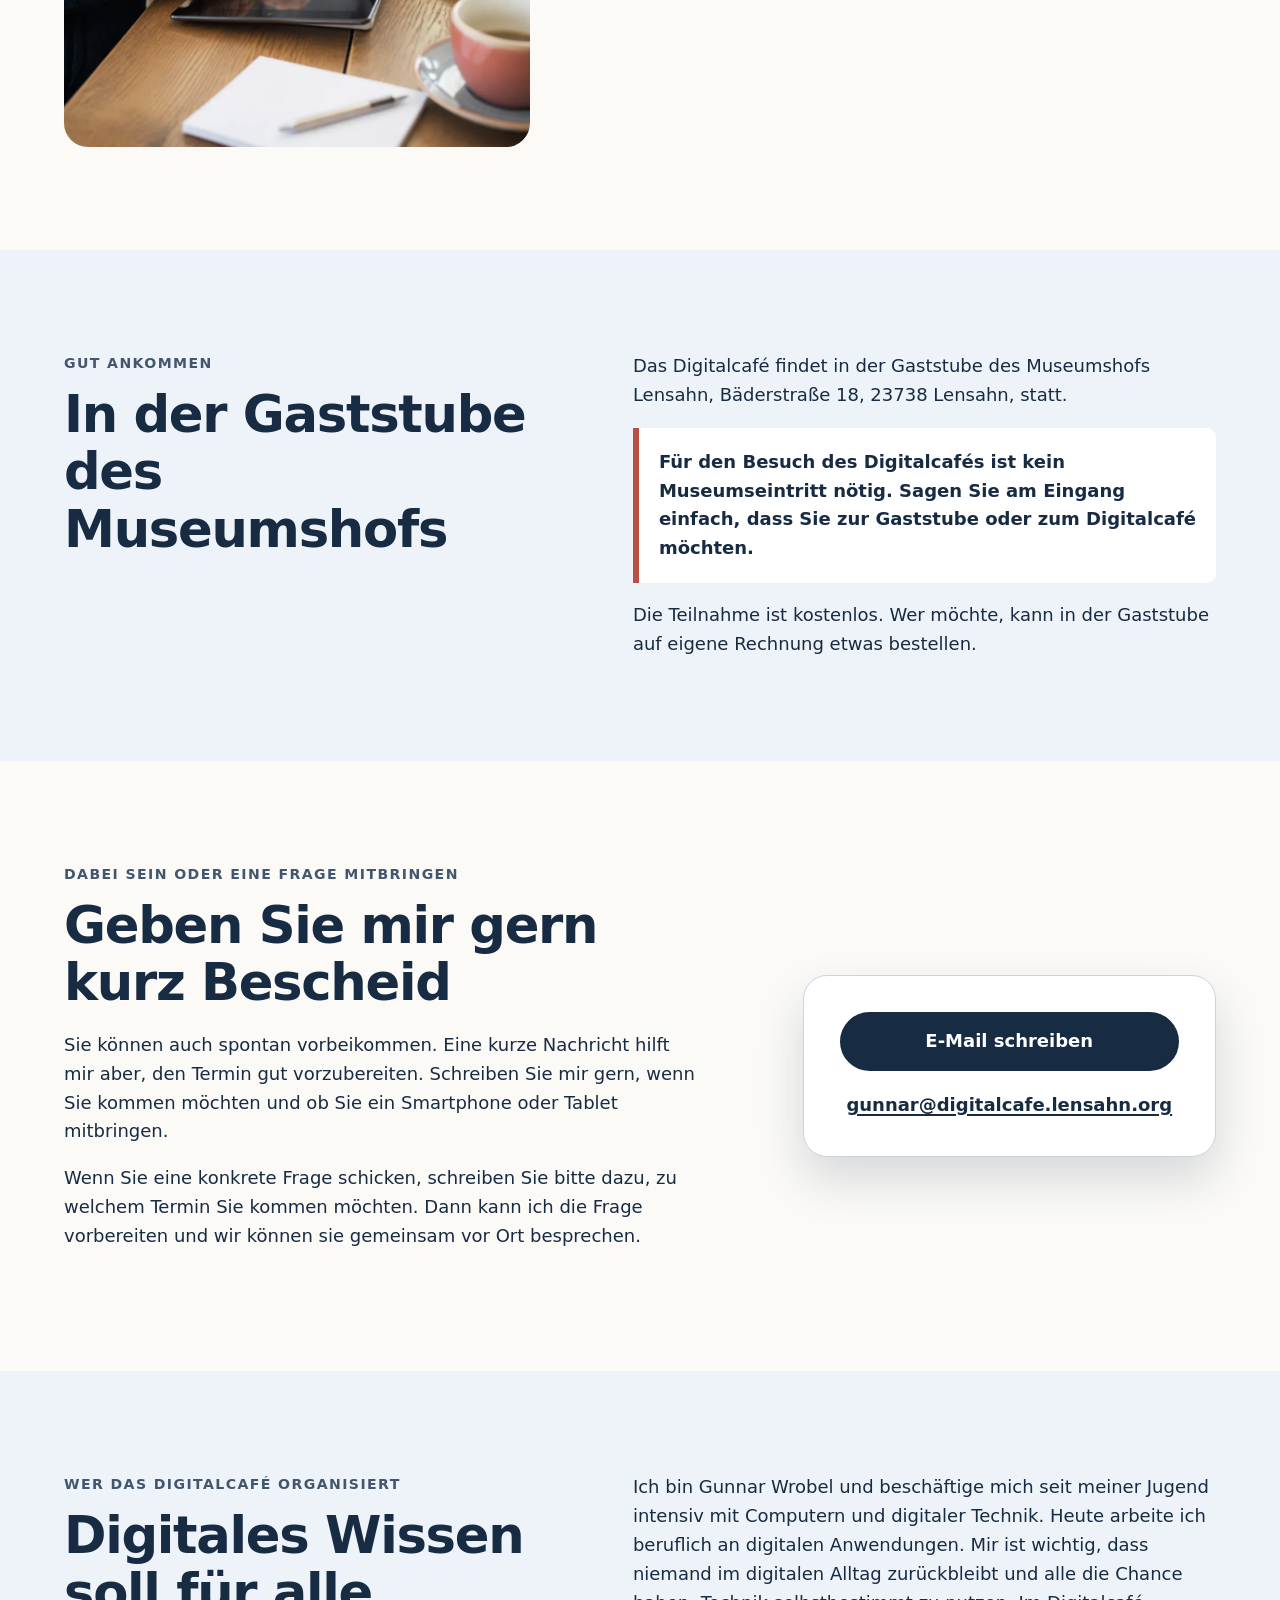
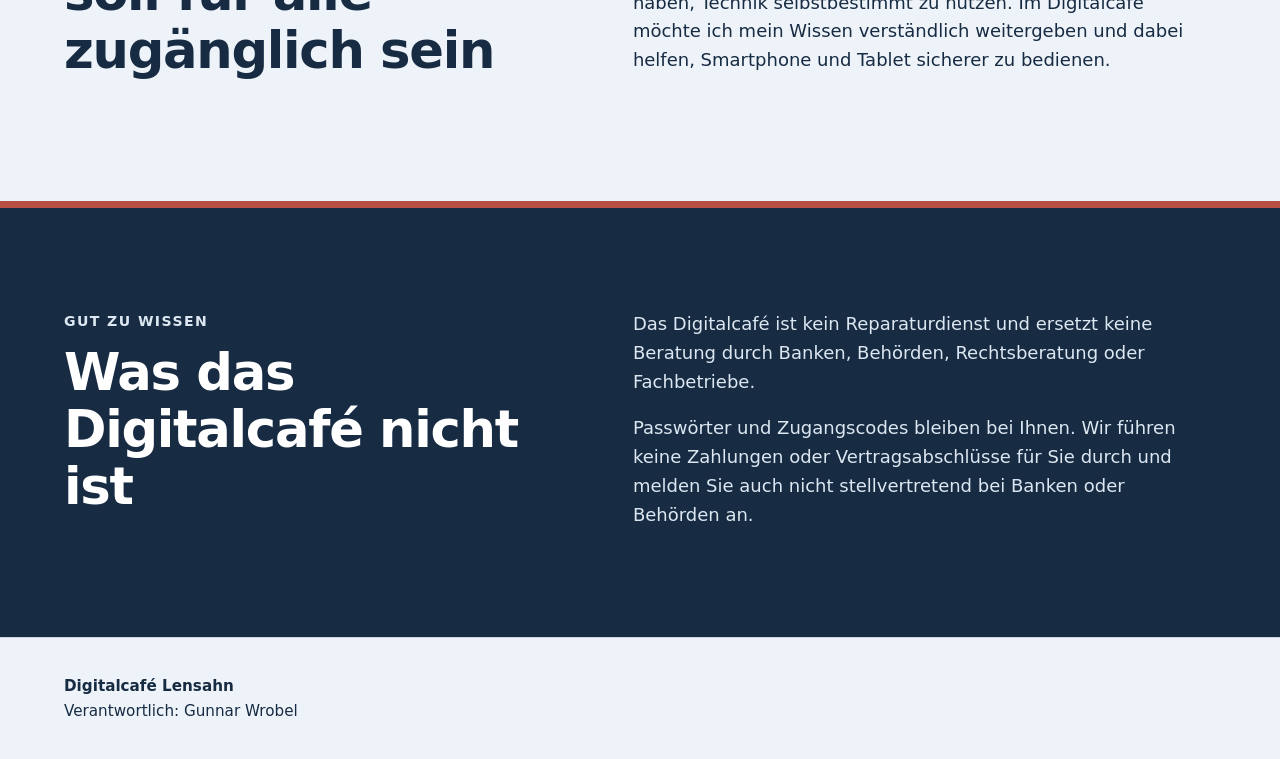
==== commit 25ed712a: "feat: update autumn schedule and materials" ====
--- a/index.html
+++ b/index.html
@@ -5,7 +5,7 @@
     <meta name="viewport" content="width=device-width, initial-scale=1">
     <meta
       name="description"
-      content="Digitalcafé Lensahn: kostenlose, verständliche Hilfe bei Fragen zu Smartphone und Tablet. Start am 9. September 2026 im Museumshof Lensahn."
+      content="Digitalcafé Lensahn: kostenlose, verständliche Hilfe bei Fragen zu Smartphone und Tablet. Alle zwei Wochen mittwochs im Museumshof Lensahn."
     >
     <meta name="color-scheme" content="light">
     <title>Digitalcafé Lensahn</title>
@@ -23,6 +23,7 @@
         </a>
         <nav class="header-nav" aria-label="Seitennavigation">
           <a class="header-link" href="#termine">Termine</a>
+          <a class="header-link" href="#materialien">Materialien</a>
           <a class="header-link" href="#kontakt">Kontakt</a>
         </nav>
       </div>
@@ -38,7 +39,7 @@
             Tablet, Computer und dem digitalen Alltag in Ruhe gemeinsam an.
             Verständlich, praktisch und ohne Fachsprache.
           </p>
-          <a class="button" href="#erster-termin">Ersten Termin ansehen</a>
+          <a class="button" href="#naechster-termin">Nächsten Termin ansehen</a>
         </div>
 
         <div class="hero-side">
@@ -52,15 +53,15 @@
             >
           </figure>
 
-          <aside class="event-card" id="erster-termin" aria-labelledby="termin-titel">
-            <p class="event-kicker">Erster Termin</p>
+          <aside class="event-card" id="naechster-termin" aria-labelledby="termin-titel">
+            <p class="event-kicker">Nächster Termin</p>
             <h2 id="termin-titel">
-              <time datetime="2026-09-09">Mittwoch, 9. September 2026</time>
+              <time datetime="2026-09-23">Mittwoch, 23. September 2026</time>
             </h2>
             <dl class="event-details">
               <div>
                 <dt>Uhrzeit</dt>
-                <dd><time datetime="2026-09-09T16:00:00+02:00">16:00</time>–<time datetime="2026-09-09T17:30:00+02:00">17:30 Uhr</time></dd>
+                <dd><time datetime="2026-09-23T16:00:00+02:00">16:00</time>–<time datetime="2026-09-23T17:30:00+02:00">17:30 Uhr</time></dd>
               </div>
               <div>
                 <dt>Ort</dt>
@@ -68,7 +69,7 @@
               </div>
               <div>
                 <dt>Thema</dt>
-                <dd>Smartphone und Tablet besser kennenlernen</dd>
+                <dd>WhatsApp gemeinsam verstehen und ausprobieren</dd>
               </div>
             </dl>
             <p class="event-note">
@@ -83,7 +84,7 @@
         <div class="page-width">
           <div class="section-heading">
             <p class="eyebrow">Alle zwei Wochen</p>
-            <h2 id="naechste-termine">Die ersten drei Termine</h2>
+            <h2 id="naechste-termine">Die nächsten Termine</h2>
             <p>
               Jeder Termin hat ein verständliches Thema. Zusätzlich bleibt
               Zeit zum gemeinsamen Ausprobieren und für Ihre Fragen.
@@ -92,22 +93,49 @@
 
           <ul class="topic-grid" role="list">
             <li>
-              <time class="topic-date" datetime="2026-09-09">9. September 2026</time>
-              <h3>Smartphone &amp; Tablet kennenlernen</h3>
-              <p>Wichtige Bedienelemente und Einstellungen wiederfinden sowie Schriftgröße, Lautstärke und WLAN besser verstehen.</p>
-            </li>
-            <li>
               <time class="topic-date" datetime="2026-09-23">23. September 2026</time>
-              <h3>WhatsApp, Signal &amp; Messenger</h3>
-              <p>Nachrichten schreiben und beantworten sowie Inhalte bewusst weiterleiten.</p>
+              <h3>WhatsApp verstehen &amp; ausprobieren</h3>
+              <p>Nachrichten gezielt beantworten, Sprachnachrichten, Umfragen und Gruppen gemeinsam ausprobieren.</p>
             </li>
             <li>
               <time class="topic-date" datetime="2026-10-07">7. Oktober 2026</time>
               <h3>Fotos aufnehmen &amp; verschicken</h3>
               <p>Fotos aufnehmen, in der Galerie wiederfinden und über einen Messenger versenden.</p>
             </li>
+            <li>
+              <time class="topic-date" datetime="2026-11-04">4. November 2026</time>
+              <h3>Das nächste Alltagsthema</h3>
+              <p>Das genaue Thema wird nach den ersten Treffen und den Fragen der Teilnehmenden festgelegt.</p>
+            </li>
           </ul>
-        </div>
+
+          <p class="schedule-note">
+            <strong>Herbstferien:</strong> Am 21. Oktober findet kein
+            Digitalcafé statt. Weiter geht es am 4. November.
+          </p>
+        </div>
+      </section>
+
+      <section class="section page-width materials" id="materialien" aria-labelledby="materialien-titel">
+        <div>
+          <p class="eyebrow">Zum Nachlesen</p>
+          <h2 id="materialien-titel">Übungsblätter aus dem Digitalcafé</h2>
+          <p>
+            Die Unterlagen können Sie am Bildschirm öffnen oder für das
+            Wiederholen zu Hause ausdrucken.
+          </p>
+        </div>
+        <article class="material-card">
+          <p class="material-date">Termin vom 9. September 2026</p>
+          <h3>Smartphone und Tablet kennenlernen</h3>
+          <p>
+            Vier Seiten mit Übungen zu Tasten, Gesten, Orientierung,
+            Einstellungen und WLAN.
+          </p>
+          <a class="button button-secondary" href="downloads/uebungsblatt-smartphone-und-tablet.pdf">
+            Übungsblatt öffnen (PDF)
+          </a>
+        </article>
       </section>
 
       <section class="section page-width split" aria-labelledby="ablauf">
--- a/styles.css
+++ b/styles.css
@@ -310,6 +310,54 @@
   color: var(--color-ink-soft);
 }
 
+.schedule-note {
+  max-width: 48rem;
+  margin: 1.5rem 0 0;
+  padding: 1rem 1.25rem;
+  border-left: 0.4rem solid var(--color-accent);
+  border-radius: 0 var(--radius-small) var(--radius-small) 0;
+  background: var(--color-white);
+}
+
+.materials {
+  display: grid;
+  grid-template-columns: minmax(0, 0.85fr) minmax(18rem, 1fr);
+  gap: clamp(2rem, 8vw, 7rem);
+  scroll-margin-top: 1rem;
+}
+
+.materials > div:first-child {
+  max-width: 38rem;
+}
+
+.material-card {
+  align-self: start;
+  padding: clamp(1.5rem, 4vw, 2.25rem);
+  border: 1px solid var(--color-line);
+  border-radius: var(--radius-large);
+  background: var(--color-white);
+  box-shadow: var(--shadow-card);
+}
+
+.material-card p {
+  color: var(--color-ink-soft);
+}
+
+.material-date {
+  margin-top: 0;
+  font-weight: 800;
+}
+
+.button-secondary {
+  margin-top: 0.5rem;
+  background: var(--color-white);
+  color: var(--color-ink);
+}
+
+.button-secondary:hover {
+  color: var(--color-white);
+}
+
 .split {
   display: grid;
   grid-template-columns: minmax(0, 0.8fr) minmax(0, 1fr);
@@ -412,7 +460,8 @@
 @media (max-width: 52rem) {
   .hero,
   .split,
-  .contact {
+  .contact,
+  .materials {
     grid-template-columns: 1fr;
   }
 
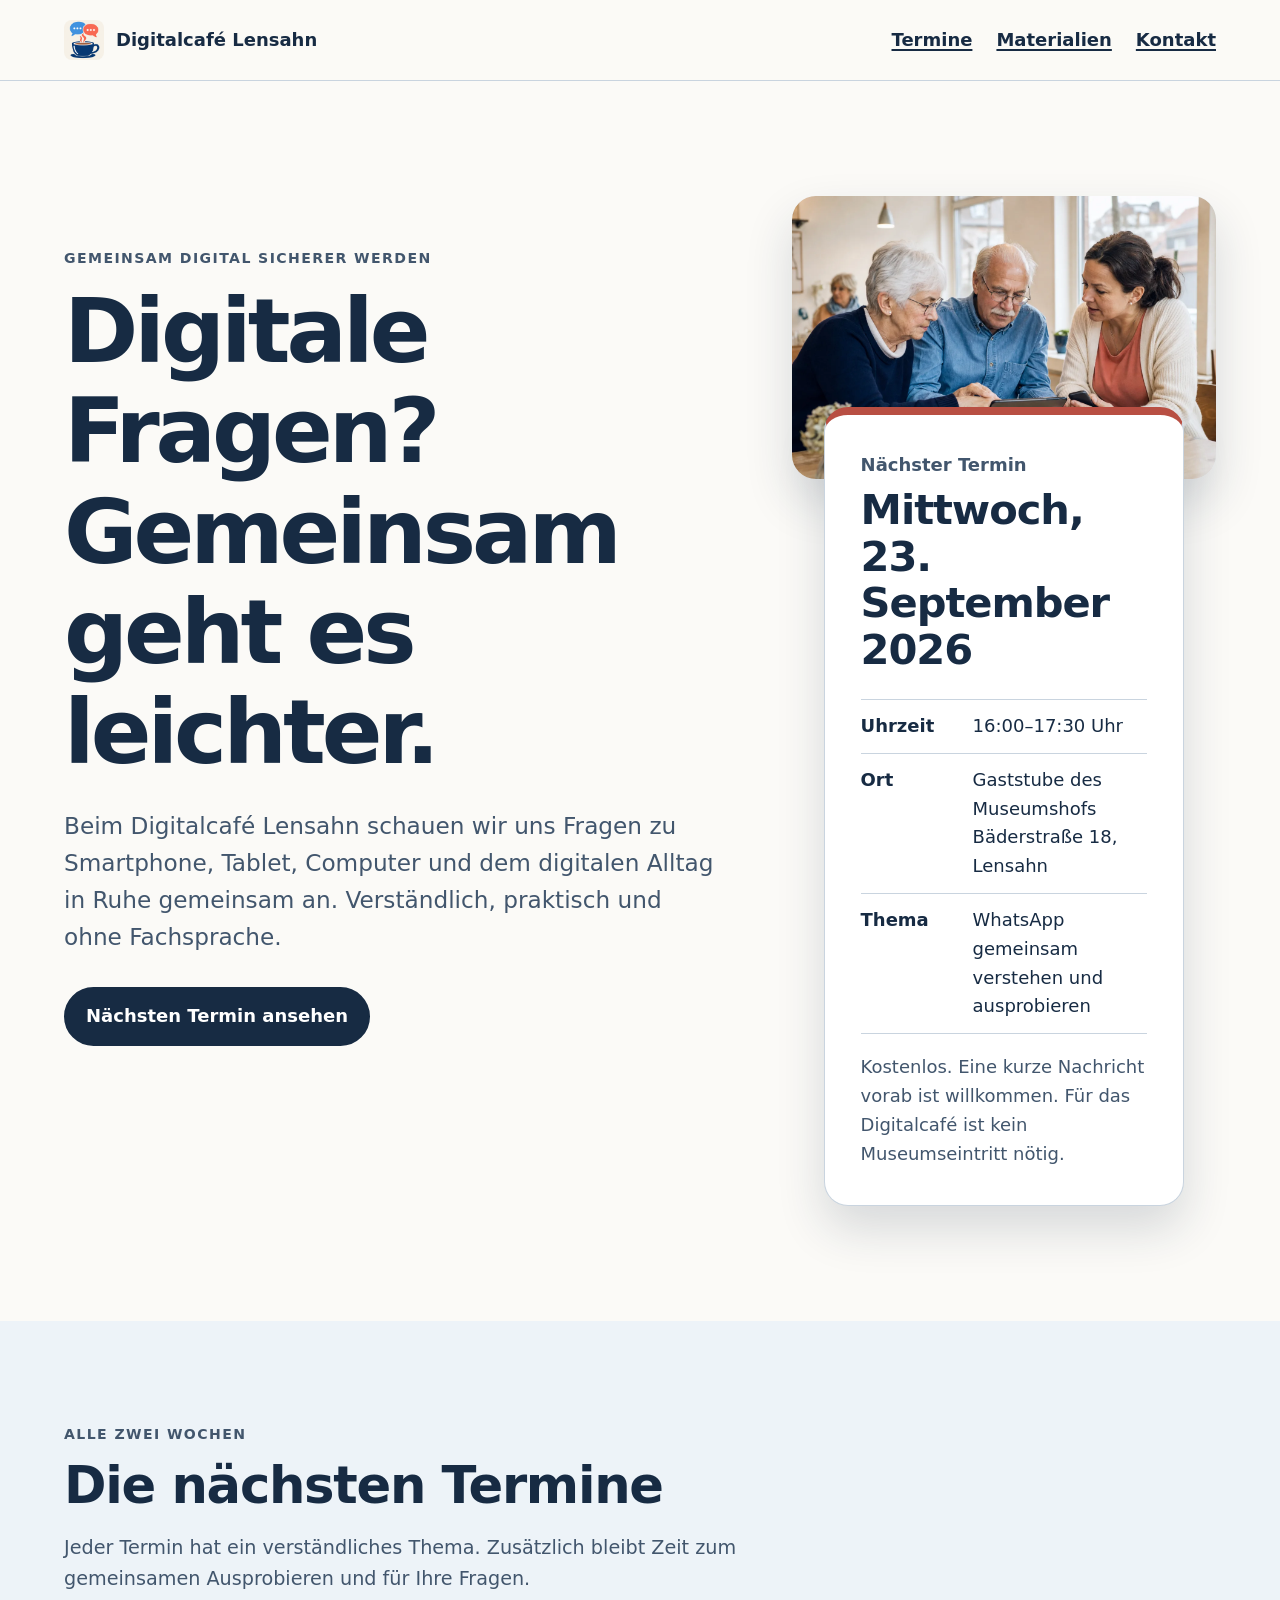
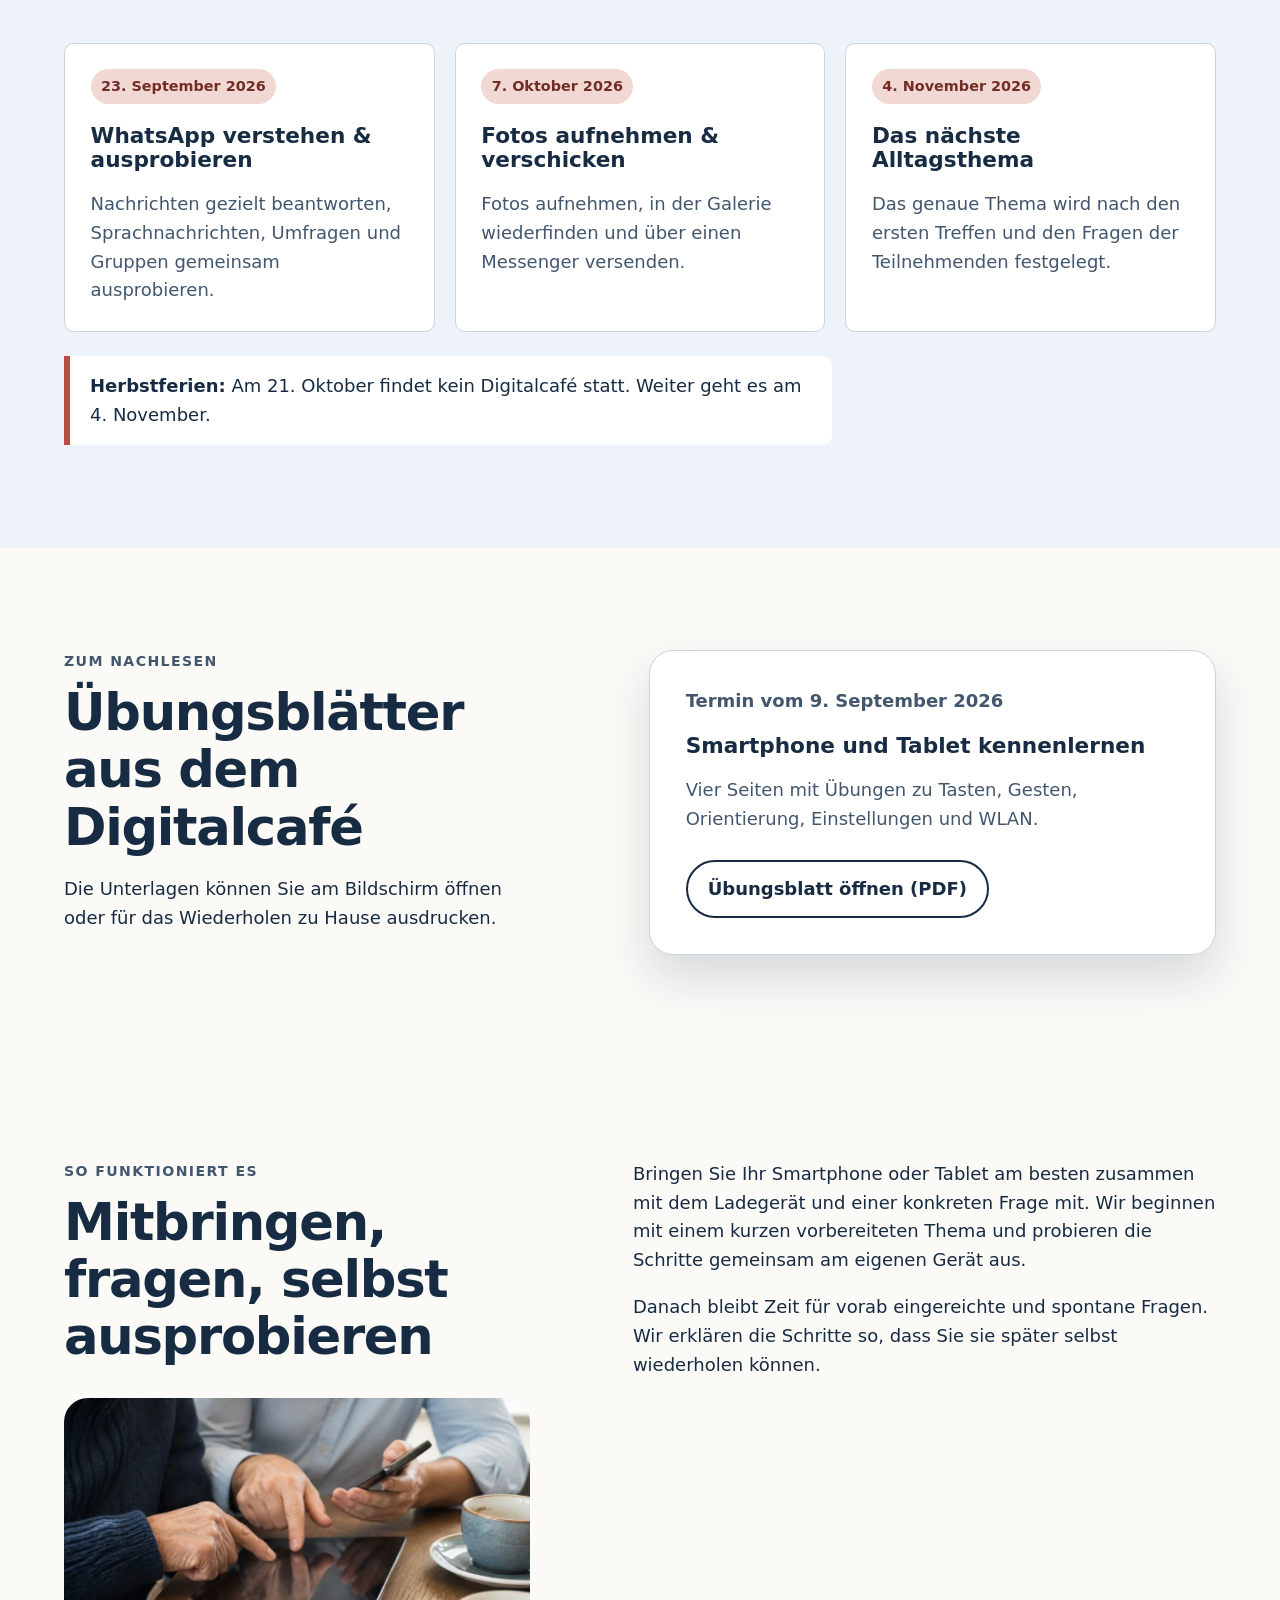
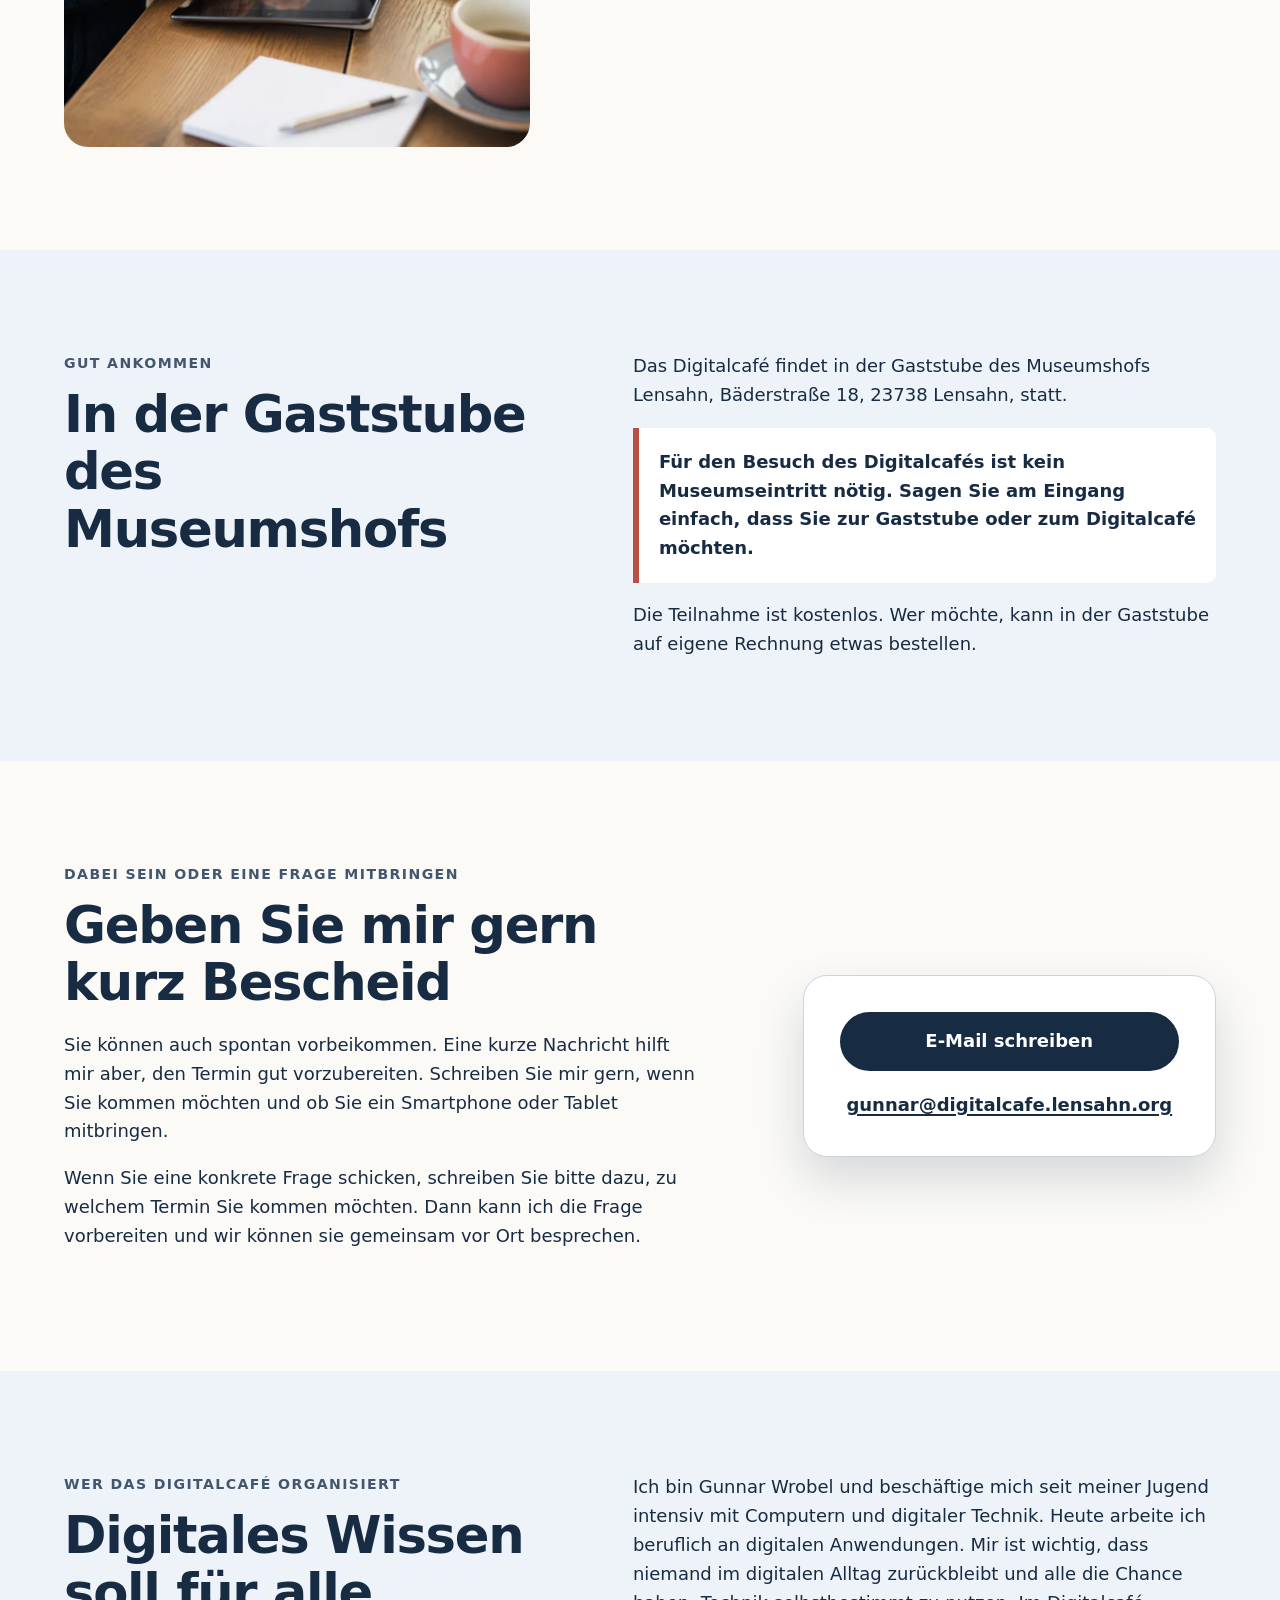
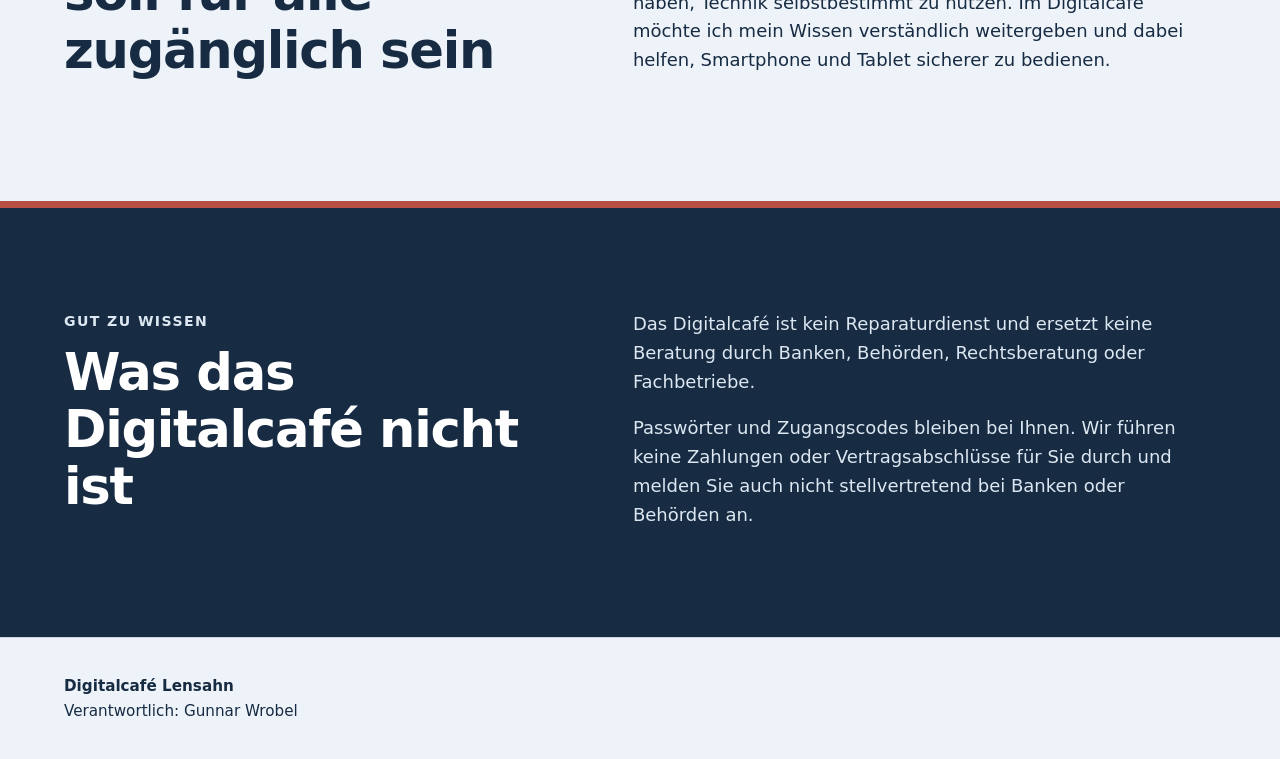
==== commit f269f3e2: "feat: use coffee icon for site branding" ====
--- a/index.html
+++ b/index.html
@@ -9,7 +9,8 @@
     >
     <meta name="color-scheme" content="light">
     <title>Digitalcafé Lensahn</title>
-    <link rel="icon" href="favicon.svg" type="image/svg+xml">
+    <link rel="icon" href="images/digitalcafe-icon.png" type="image/png">
+    <link rel="apple-touch-icon" href="images/digitalcafe-icon.png">
     <link rel="stylesheet" href="styles.css">
   </head>
   <body>
@@ -18,7 +19,7 @@
     <header class="site-header">
       <div class="page-width header-inner">
         <a class="brand" href="index.html" aria-label="Digitalcafé Lensahn – Startseite">
-          <img class="brand-mark" src="favicon.svg" alt="" width="40" height="40">
+          <img class="brand-mark" src="images/digitalcafe-icon.png" alt="" width="40" height="40">
           <span>Digitalcafé Lensahn</span>
         </a>
         <nav class="header-nav" aria-label="Seitennavigation">
--- a/styles.css
+++ b/styles.css
@@ -91,6 +91,7 @@
   width: 2.5rem;
   height: 2.5rem;
   flex: 0 0 auto;
+  border-radius: 0.5rem;
 }
 
 .header-link {
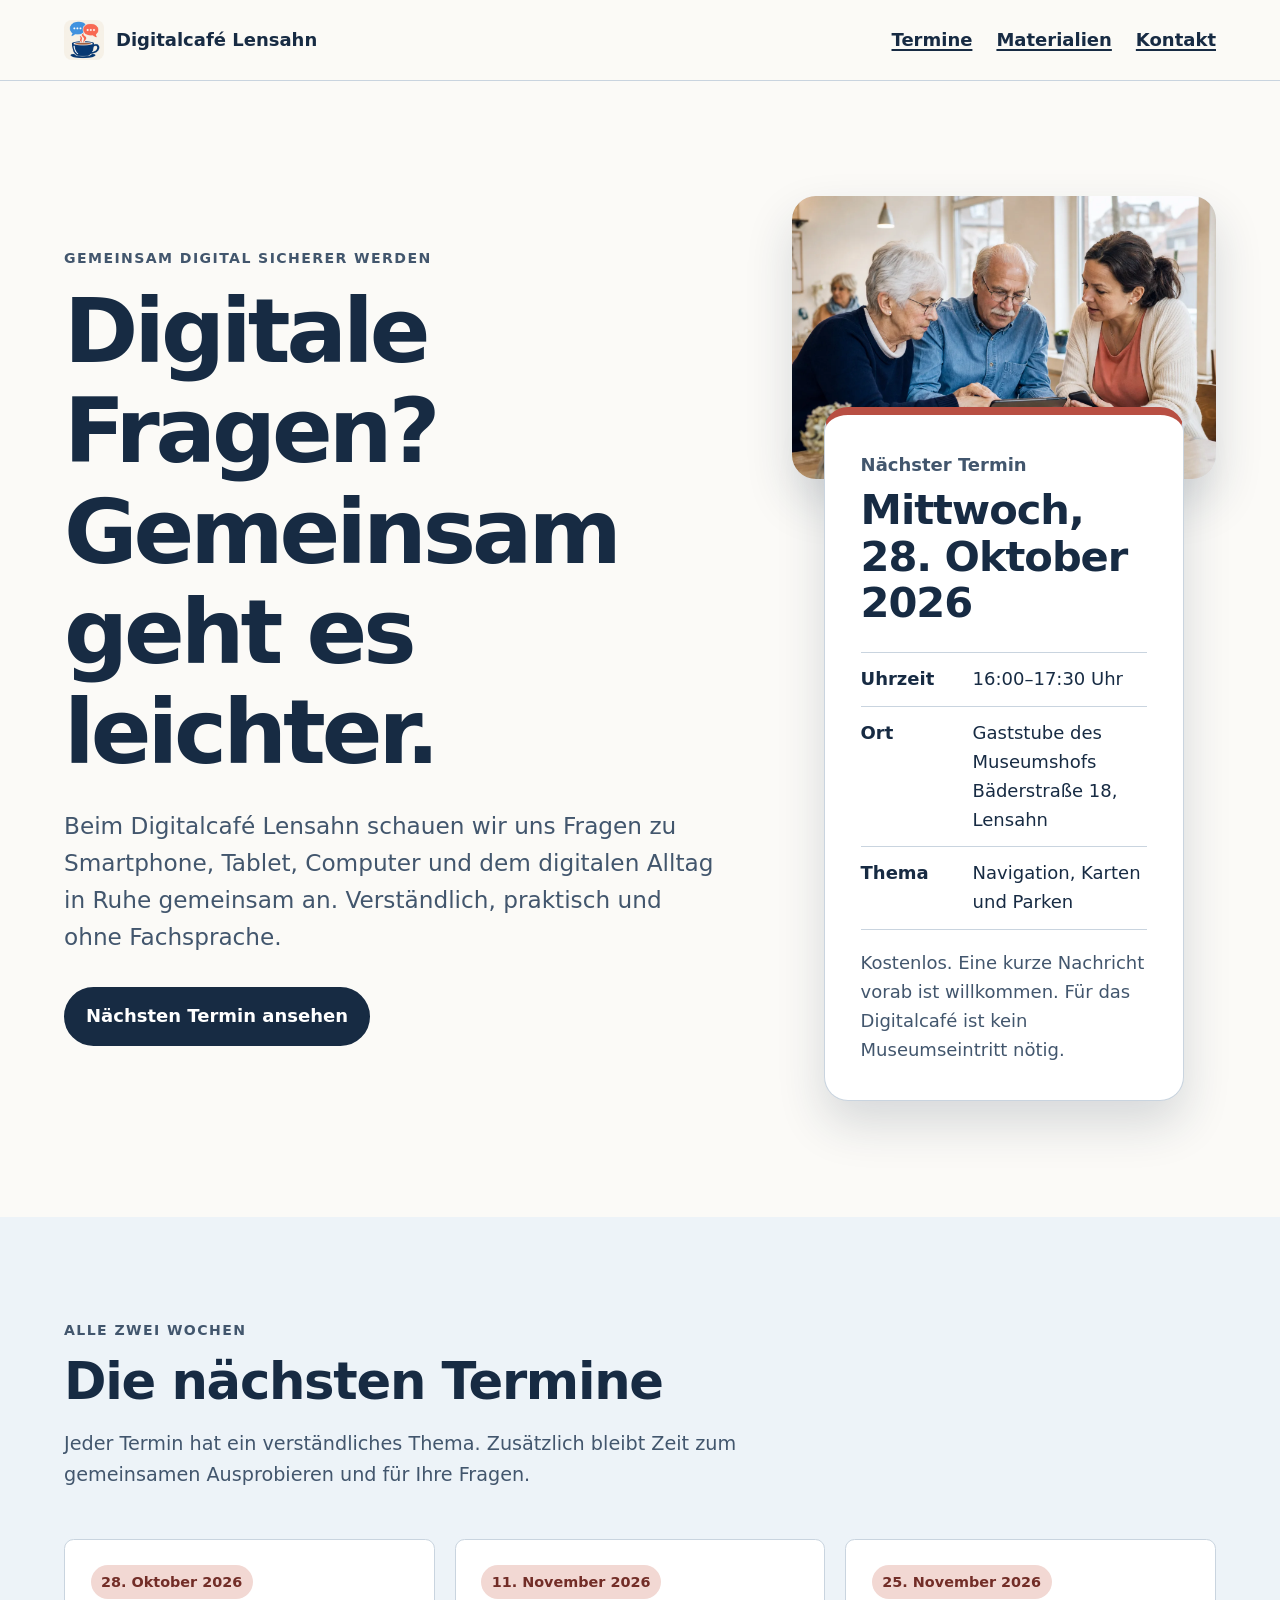
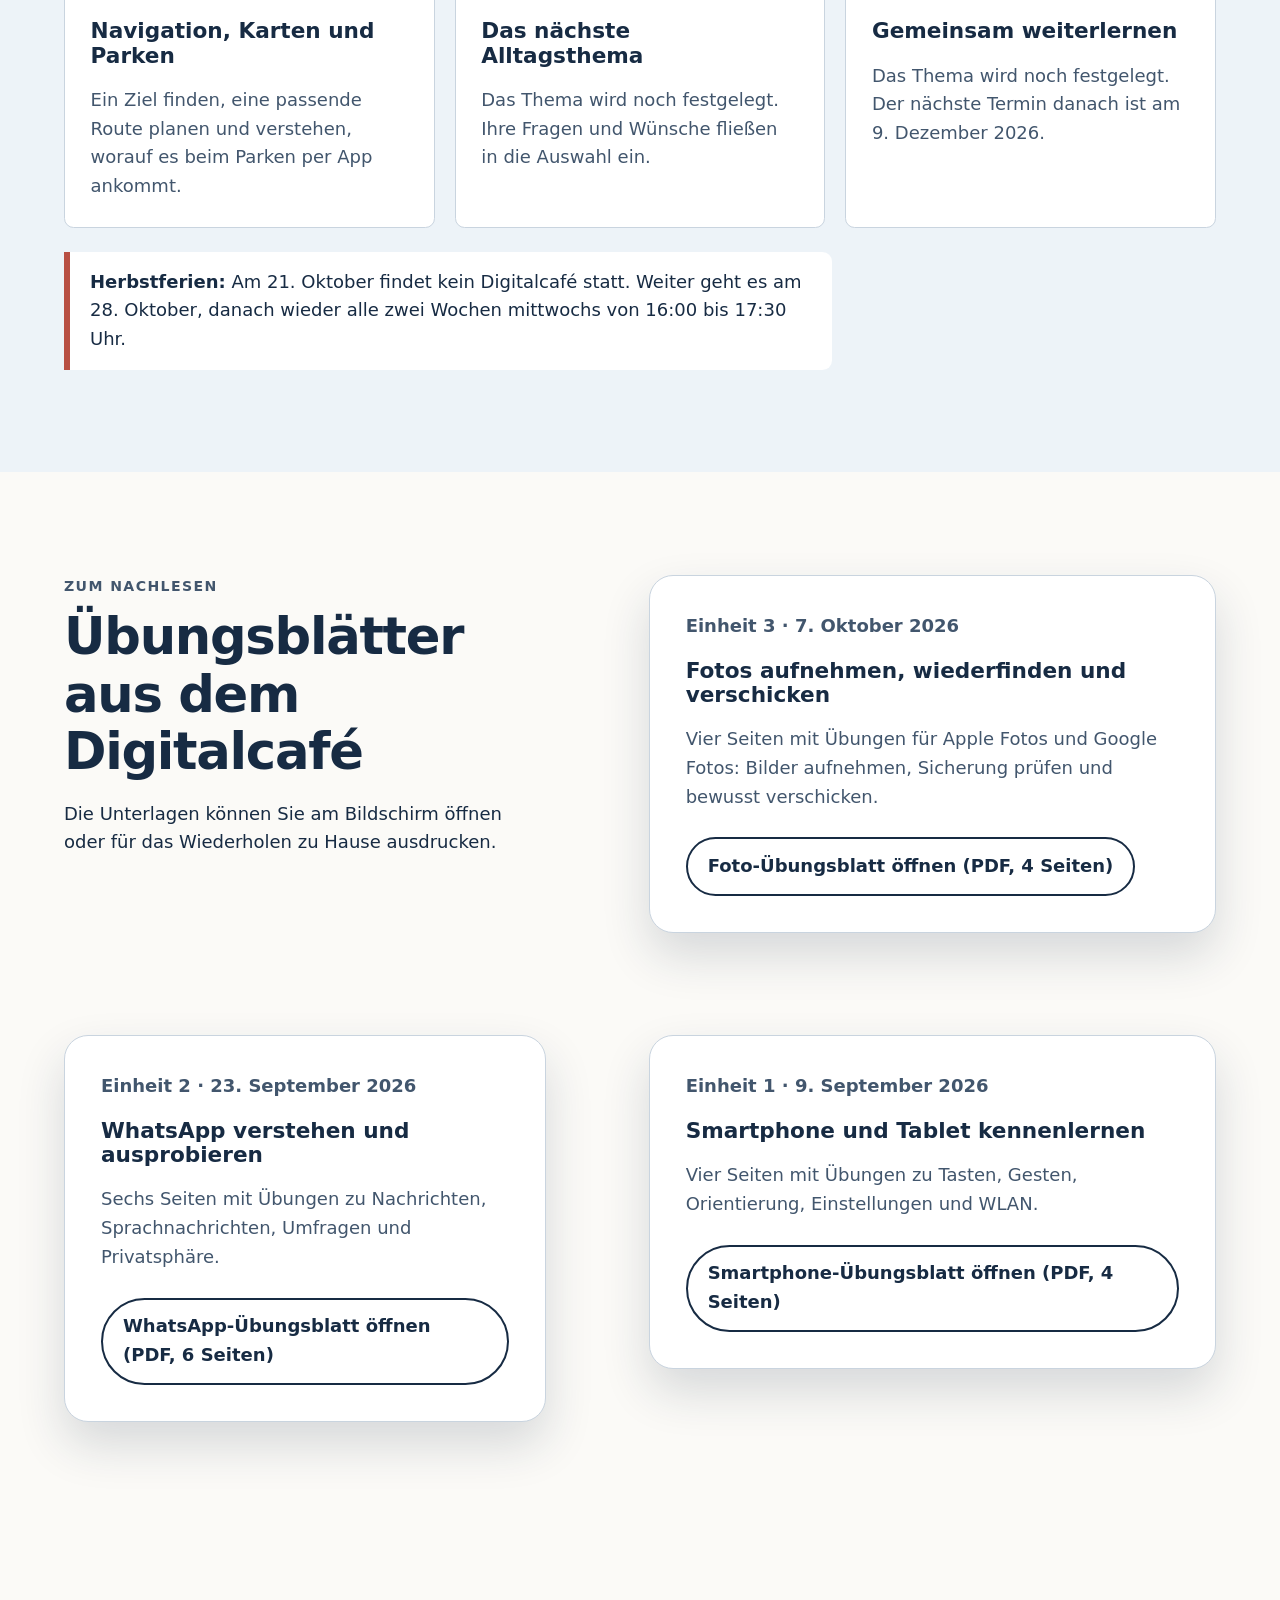
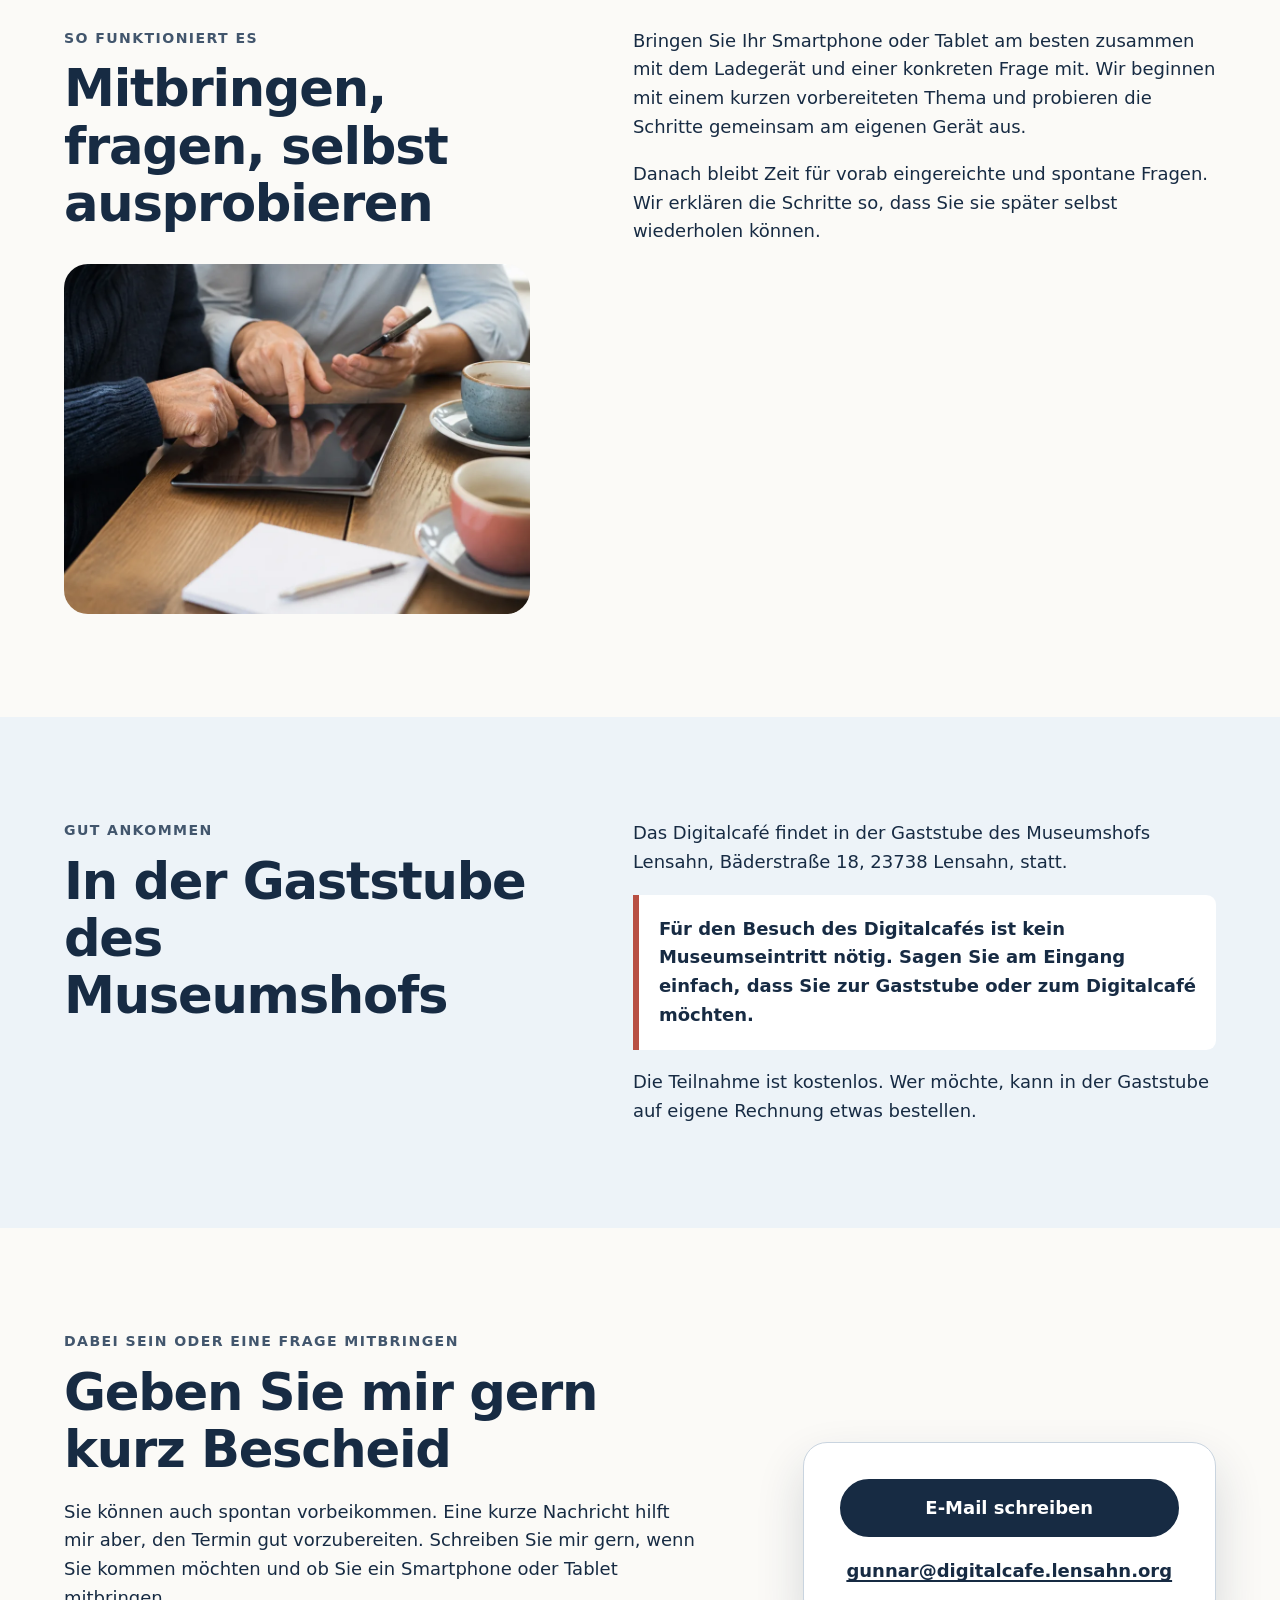
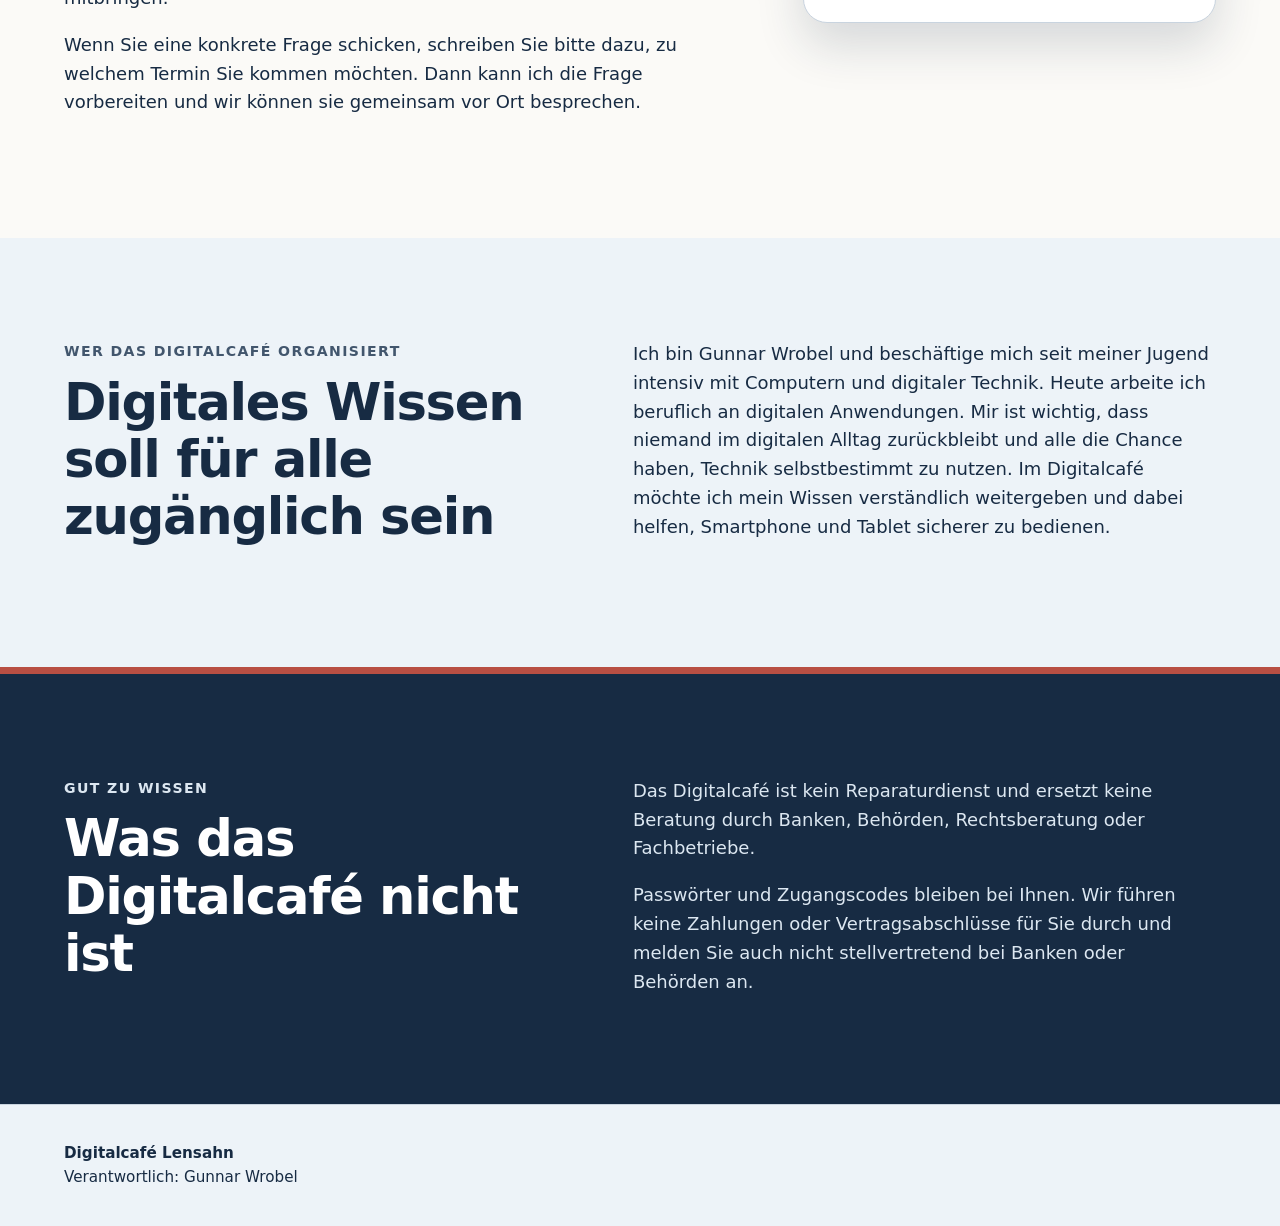
==== commit eb2da011: "feat: update autumn dates and publish public handouts" ====
--- a/index.html
+++ b/index.html
@@ -57,12 +57,12 @@
           <aside class="event-card" id="naechster-termin" aria-labelledby="termin-titel">
             <p class="event-kicker">Nächster Termin</p>
             <h2 id="termin-titel">
-              <time datetime="2026-09-23">Mittwoch, 23. September 2026</time>
+              <time datetime="2026-10-28">Mittwoch, 28. Oktober 2026</time>
             </h2>
             <dl class="event-details">
               <div>
                 <dt>Uhrzeit</dt>
-                <dd><time datetime="2026-09-23T16:00:00+02:00">16:00</time>–<time datetime="2026-09-23T17:30:00+02:00">17:30 Uhr</time></dd>
+                <dd><time datetime="2026-10-28T16:00:00+01:00">16:00</time>–<time datetime="2026-10-28T17:30:00+01:00">17:30 Uhr</time></dd>
               </div>
               <div>
                 <dt>Ort</dt>
@@ -70,7 +70,7 @@
               </div>
               <div>
                 <dt>Thema</dt>
-                <dd>WhatsApp gemeinsam verstehen und ausprobieren</dd>
+                <dd>Navigation, Karten und Parken</dd>
               </div>
             </dl>
             <p class="event-note">
@@ -94,25 +94,26 @@
 
           <ul class="topic-grid" role="list">
             <li>
-              <time class="topic-date" datetime="2026-09-23">23. September 2026</time>
-              <h3>WhatsApp verstehen &amp; ausprobieren</h3>
-              <p>Nachrichten gezielt beantworten, Sprachnachrichten, Umfragen und Gruppen gemeinsam ausprobieren.</p>
+              <time class="topic-date" datetime="2026-10-28">28. Oktober 2026</time>
+              <h3>Navigation, Karten und Parken</h3>
+              <p>Ein Ziel finden, eine passende Route planen und verstehen, worauf es beim Parken per App ankommt.</p>
             </li>
             <li>
-              <time class="topic-date" datetime="2026-10-07">7. Oktober 2026</time>
-              <h3>Fotos aufnehmen &amp; verschicken</h3>
-              <p>Fotos aufnehmen, in der Galerie wiederfinden und über einen Messenger versenden.</p>
+              <time class="topic-date" datetime="2026-11-11">11. November 2026</time>
+              <h3>Das nächste Alltagsthema</h3>
+              <p>Das Thema wird noch festgelegt. Ihre Fragen und Wünsche fließen in die Auswahl ein.</p>
             </li>
             <li>
-              <time class="topic-date" datetime="2026-11-04">4. November 2026</time>
-              <h3>Das nächste Alltagsthema</h3>
-              <p>Das genaue Thema wird nach den ersten Treffen und den Fragen der Teilnehmenden festgelegt.</p>
+              <time class="topic-date" datetime="2026-11-25">25. November 2026</time>
+              <h3>Gemeinsam weiterlernen</h3>
+              <p>Das Thema wird noch festgelegt. Der nächste Termin danach ist am <time datetime="2026-12-09">9. Dezember 2026</time>.</p>
             </li>
           </ul>
 
           <p class="schedule-note">
             <strong>Herbstferien:</strong> Am 21. Oktober findet kein
-            Digitalcafé statt. Weiter geht es am 4. November.
+            Digitalcafé statt. Weiter geht es am 28. Oktober, danach wieder
+            alle zwei Wochen mittwochs von 16:00 bis 17:30 Uhr.
           </p>
         </div>
       </section>
@@ -127,14 +128,26 @@
           </p>
         </div>
         <article class="material-card">
-          <p class="material-date">Termin vom 9. September 2026</p>
+          <p class="material-date">Einheit 3 · 7. Oktober 2026</p>
+          <h3>Fotos aufnehmen, wiederfinden und verschicken</h3>
+          <p>Vier Seiten mit Übungen für Apple Fotos und Google Fotos: Bilder aufnehmen, Sicherung prüfen und bewusst verschicken.</p>
+          <a class="button button-secondary" href="downloads/uebungsblatt-fotos.pdf">Foto-Übungsblatt öffnen (PDF, 4 Seiten)</a>
+        </article>
+        <article class="material-card">
+          <p class="material-date">Einheit 2 · 23. September 2026</p>
+          <h3>WhatsApp verstehen und ausprobieren</h3>
+          <p>Sechs Seiten mit Übungen zu Nachrichten, Sprachnachrichten, Umfragen und Privatsphäre.</p>
+          <a class="button button-secondary" href="downloads/uebungsblatt-whatsapp.pdf">WhatsApp-Übungsblatt öffnen (PDF, 6 Seiten)</a>
+        </article>
+        <article class="material-card">
+          <p class="material-date">Einheit 1 · 9. September 2026</p>
           <h3>Smartphone und Tablet kennenlernen</h3>
           <p>
             Vier Seiten mit Übungen zu Tasten, Gesten, Orientierung,
             Einstellungen und WLAN.
           </p>
           <a class="button button-secondary" href="downloads/uebungsblatt-smartphone-und-tablet.pdf">
-            Übungsblatt öffnen (PDF)
+            Smartphone-Übungsblatt öffnen (PDF, 4 Seiten)
           </a>
         </article>
       </section>
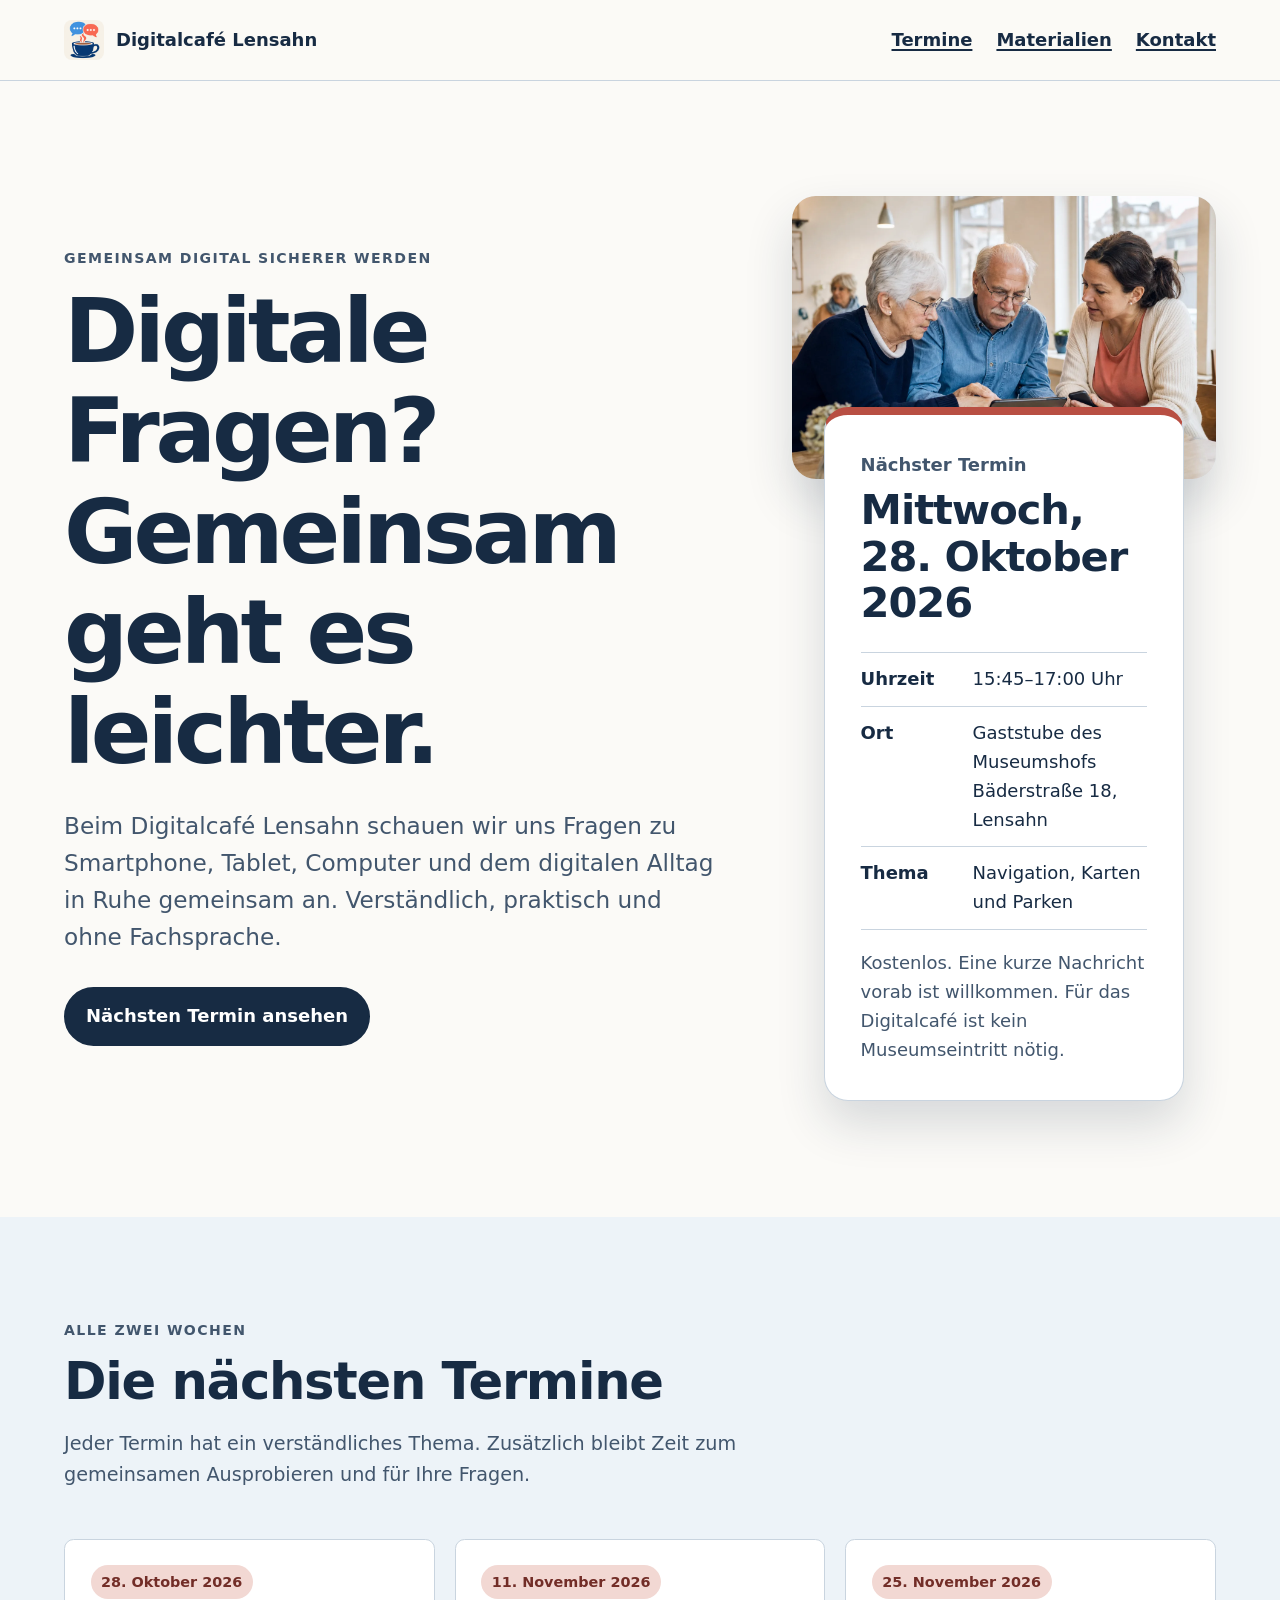
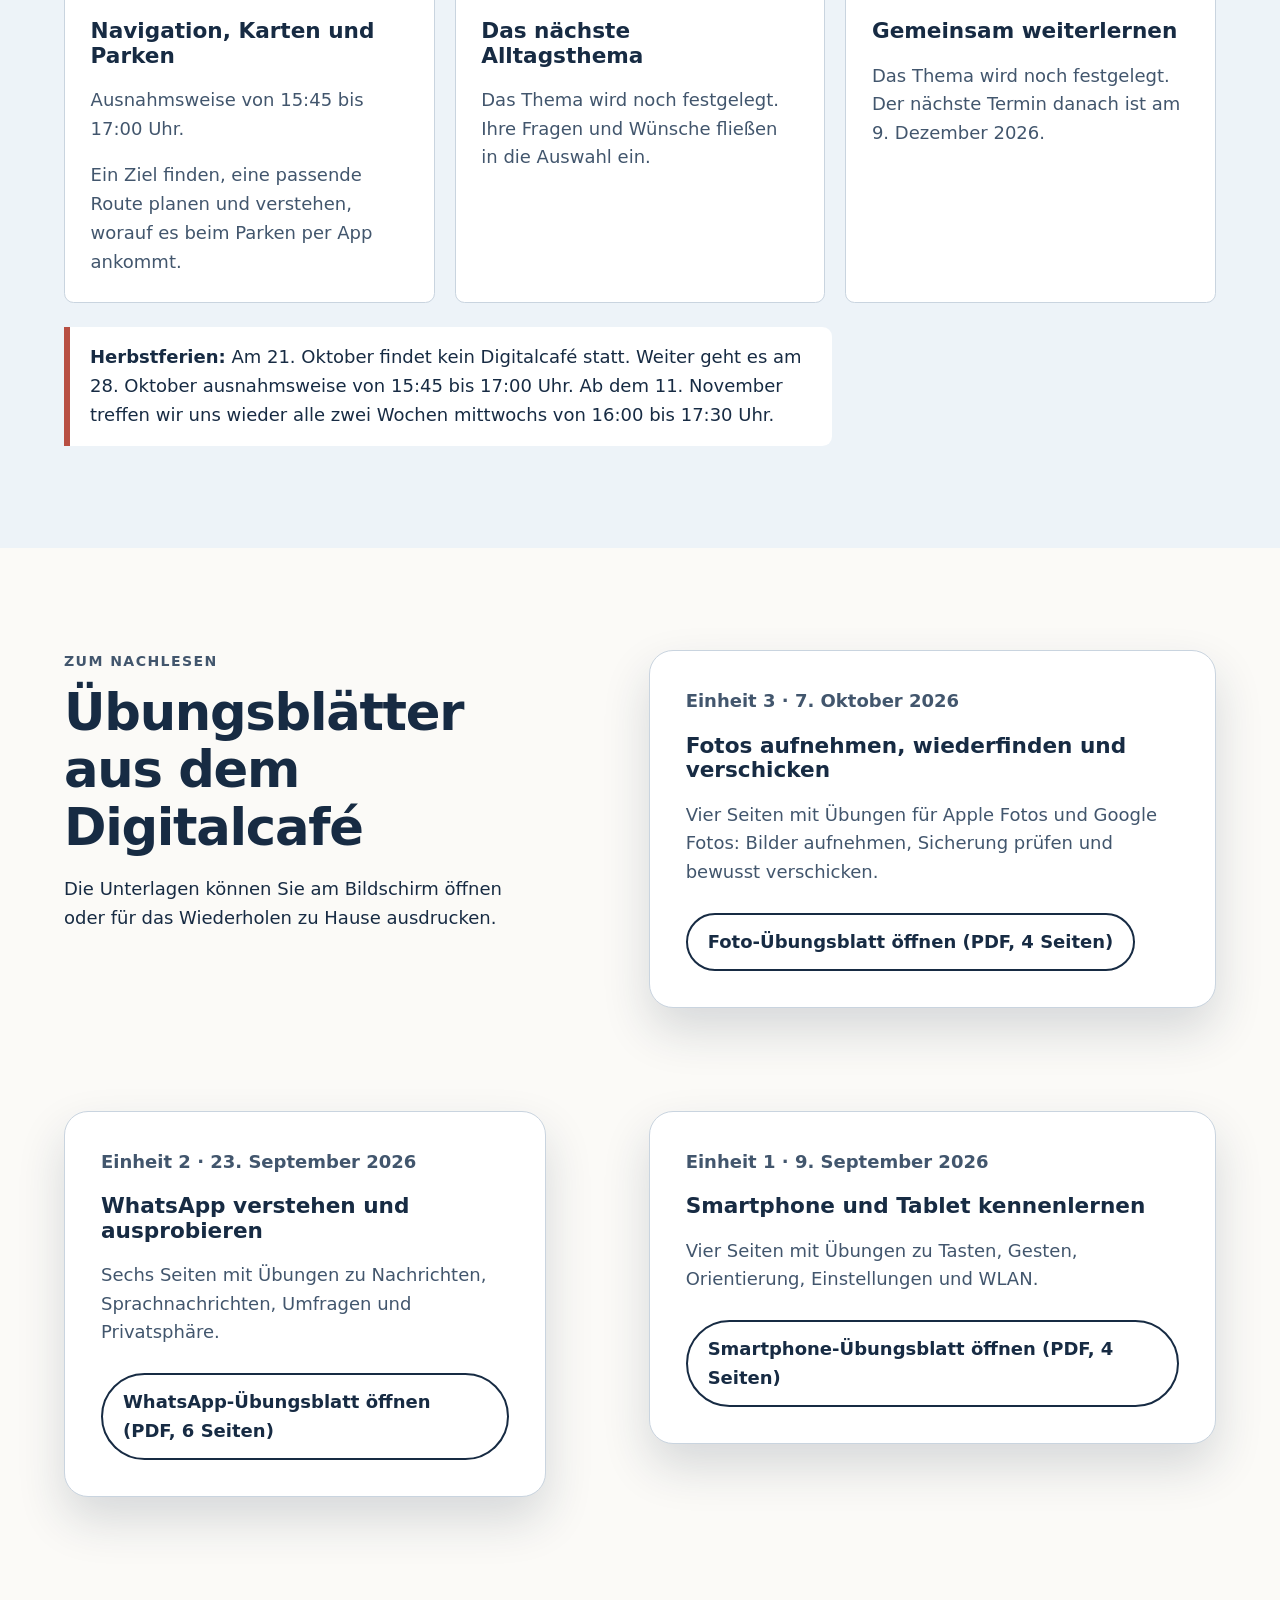
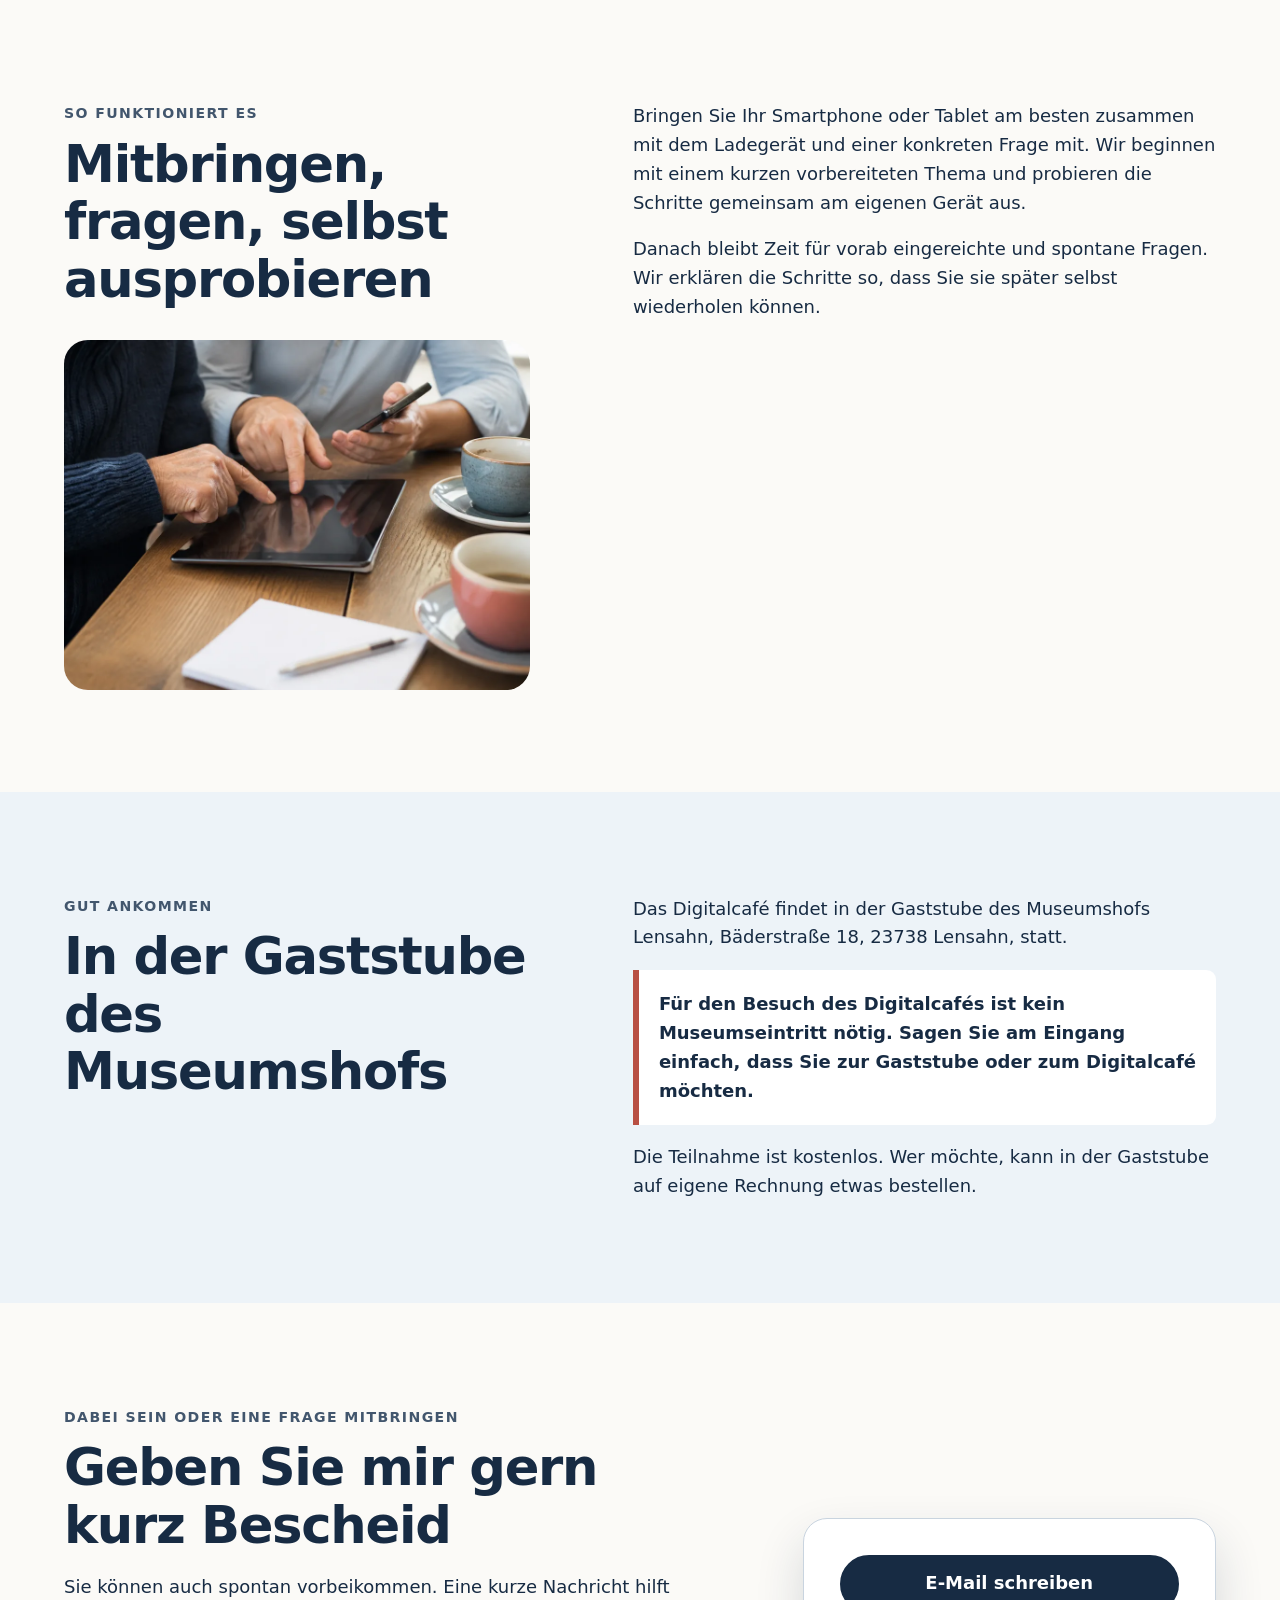
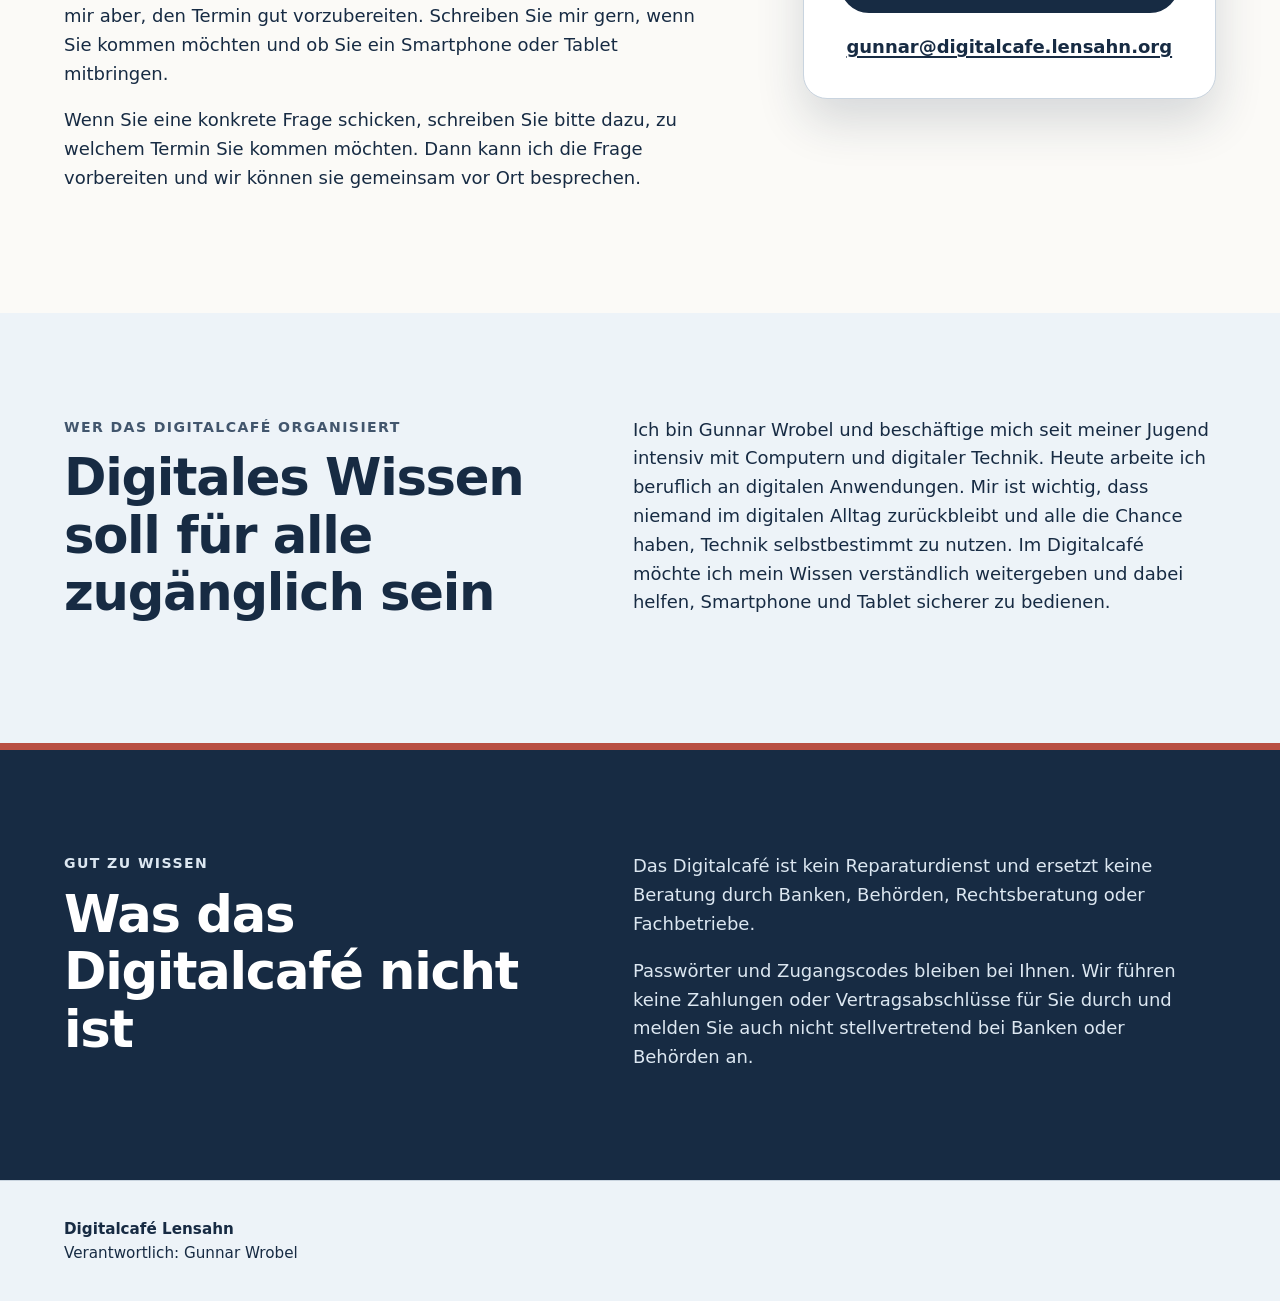
==== commit e4ace1a1: "fix: adjust October 28 event time only" ====
--- a/index.html
+++ b/index.html
@@ -62,7 +62,7 @@
             <dl class="event-details">
               <div>
                 <dt>Uhrzeit</dt>
-                <dd><time datetime="2026-10-28T16:00:00+01:00">16:00</time>–<time datetime="2026-10-28T17:30:00+01:00">17:30 Uhr</time></dd>
+                <dd><time datetime="2026-10-28T15:45:00+01:00">15:45</time>–<time datetime="2026-10-28T17:00:00+01:00">17:00 Uhr</time></dd>
               </div>
               <div>
                 <dt>Ort</dt>
@@ -96,6 +96,7 @@
             <li>
               <time class="topic-date" datetime="2026-10-28">28. Oktober 2026</time>
               <h3>Navigation, Karten und Parken</h3>
+              <p>Ausnahmsweise von 15:45 bis 17:00 Uhr.</p>
               <p>Ein Ziel finden, eine passende Route planen und verstehen, worauf es beim Parken per App ankommt.</p>
             </li>
             <li>
@@ -112,7 +113,8 @@
 
           <p class="schedule-note">
             <strong>Herbstferien:</strong> Am 21. Oktober findet kein
-            Digitalcafé statt. Weiter geht es am 28. Oktober, danach wieder
+            Digitalcafé statt. Weiter geht es am 28. Oktober ausnahmsweise
+            von 15:45 bis 17:00 Uhr. Ab dem 11. November treffen wir uns wieder
             alle zwei Wochen mittwochs von 16:00 bis 17:30 Uhr.
           </p>
         </div>
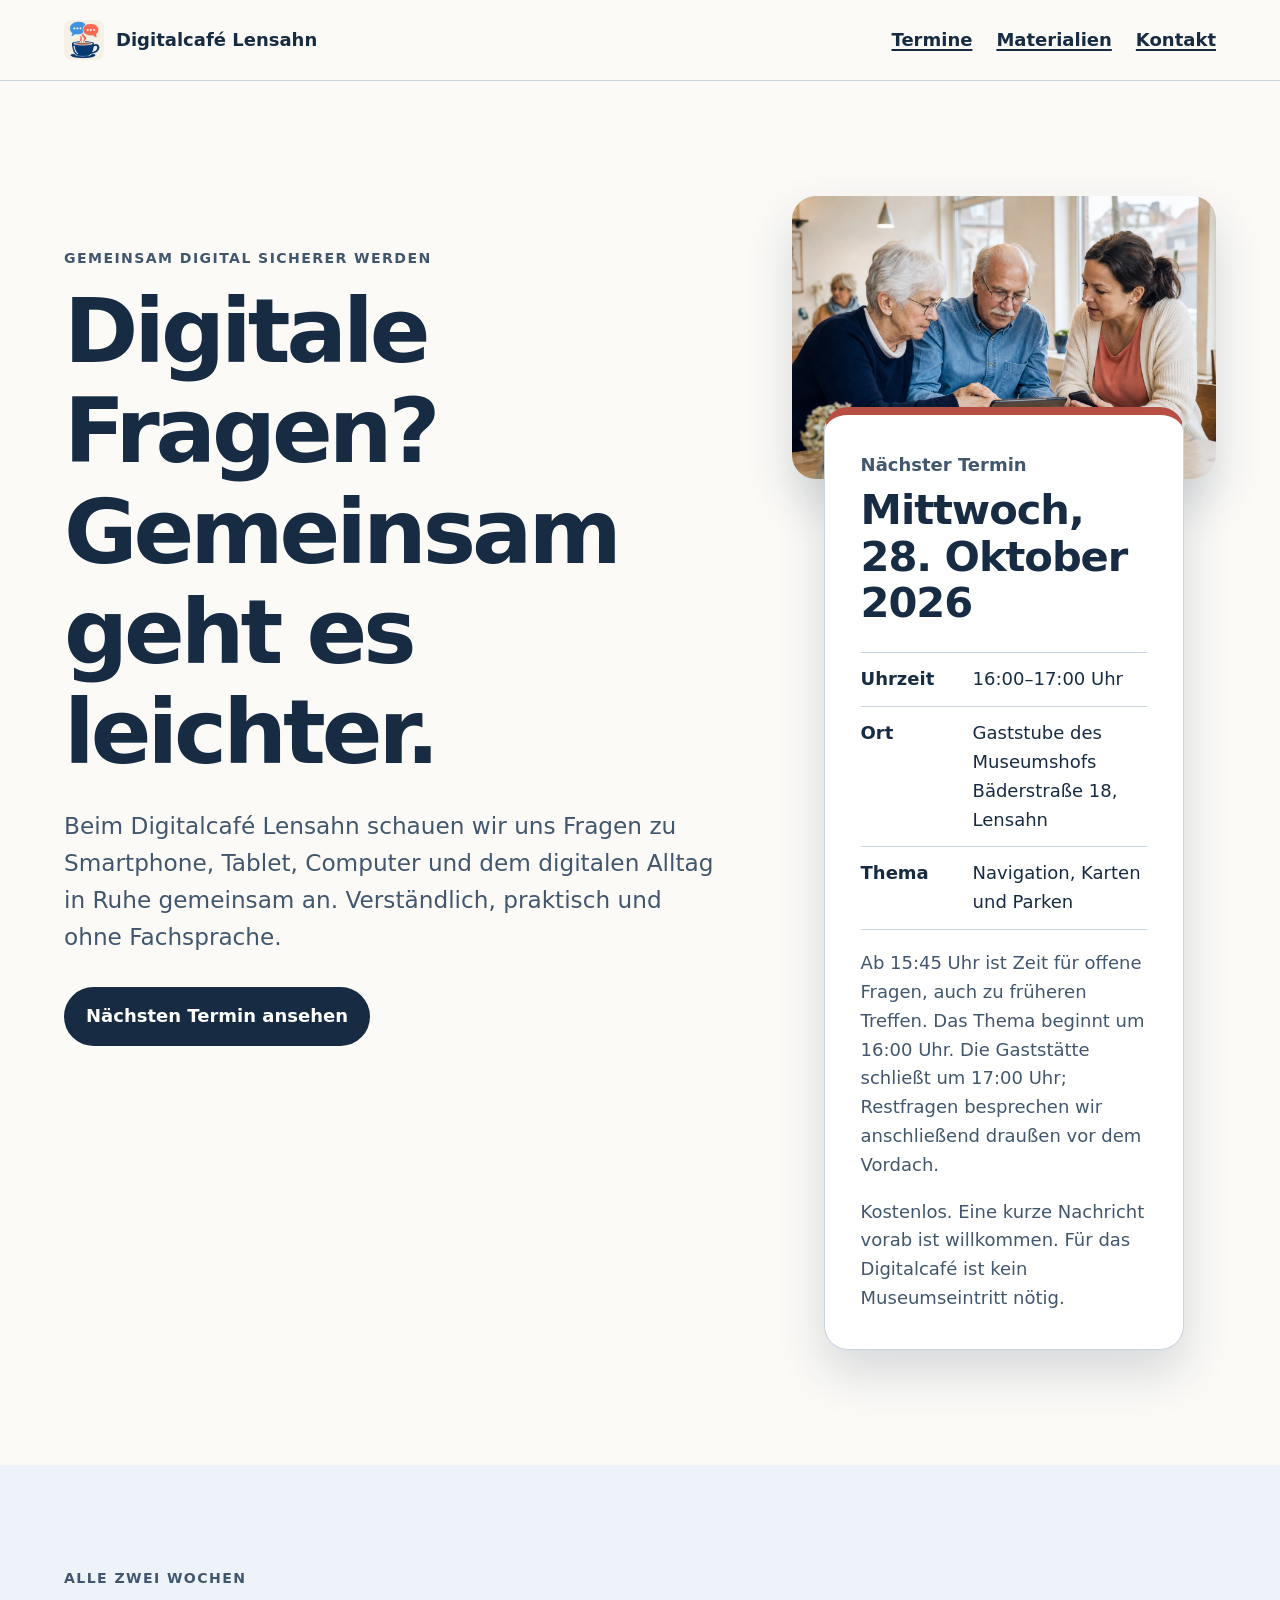
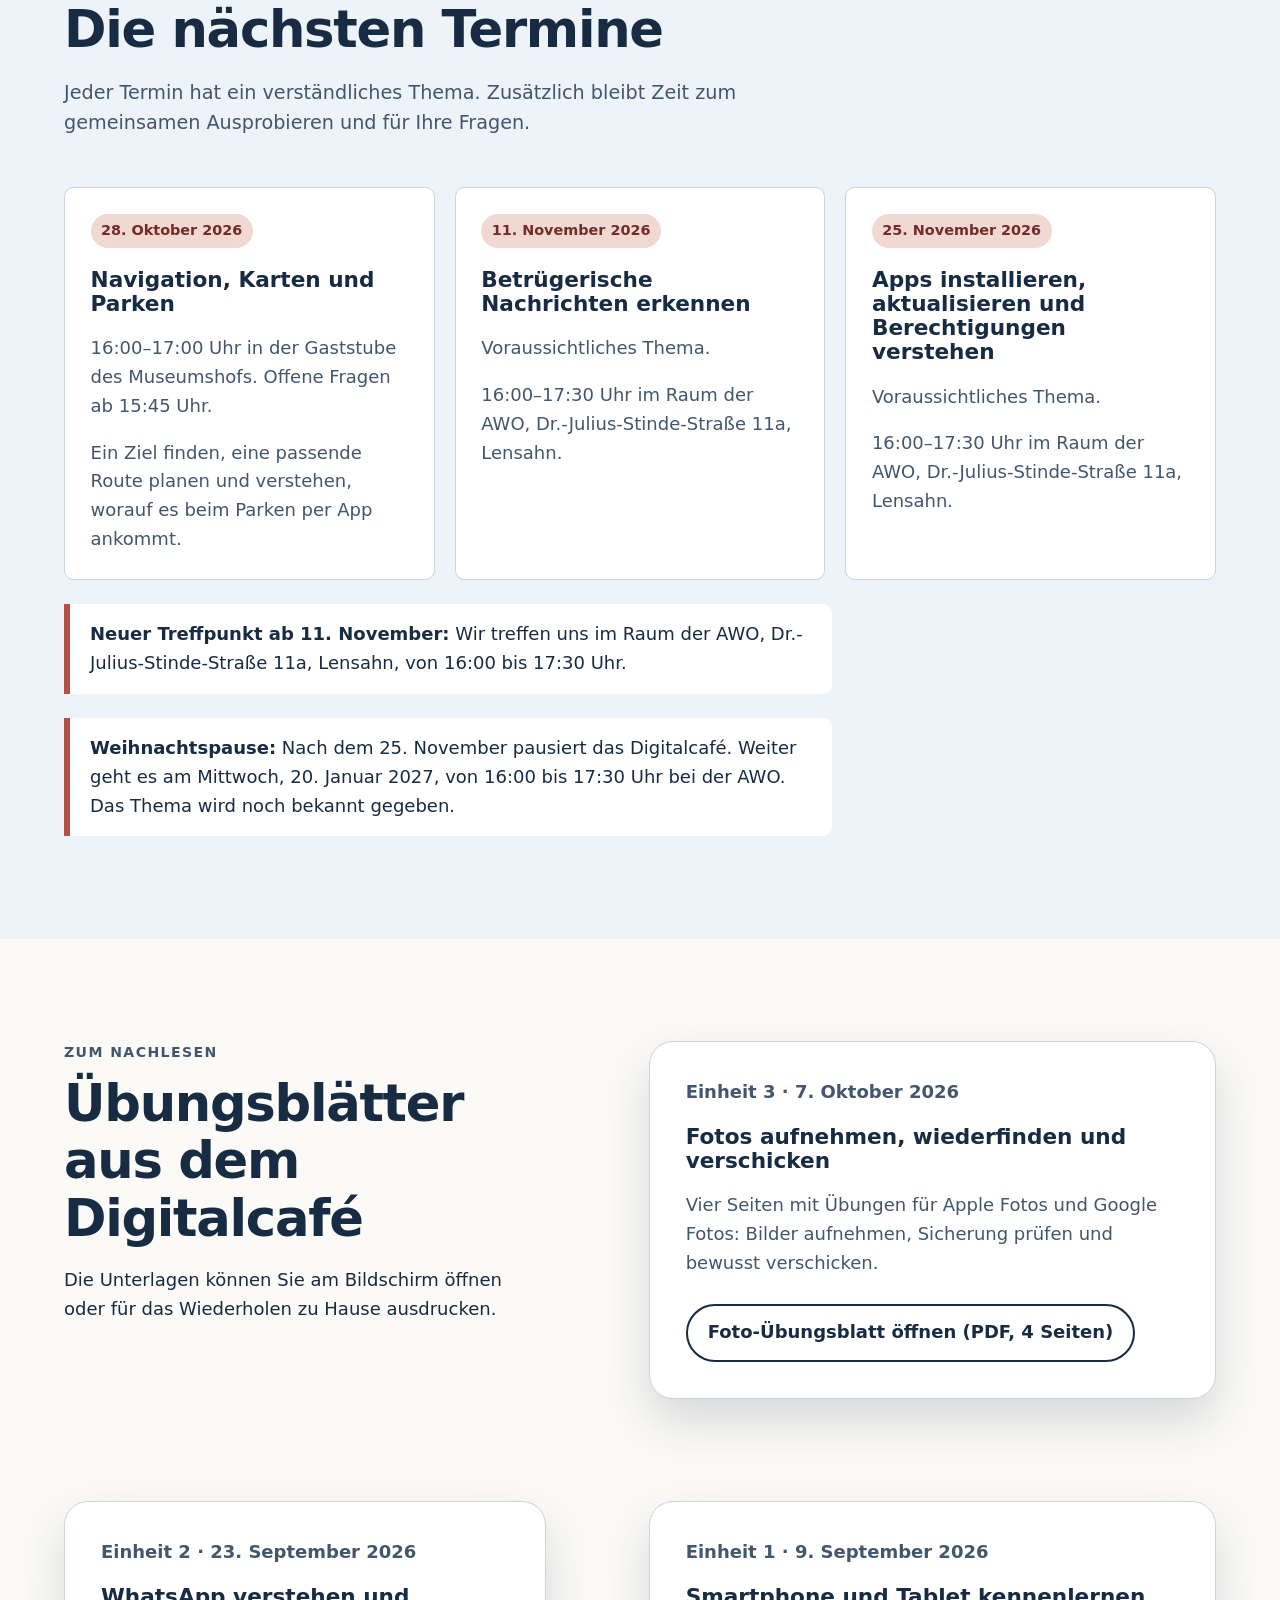
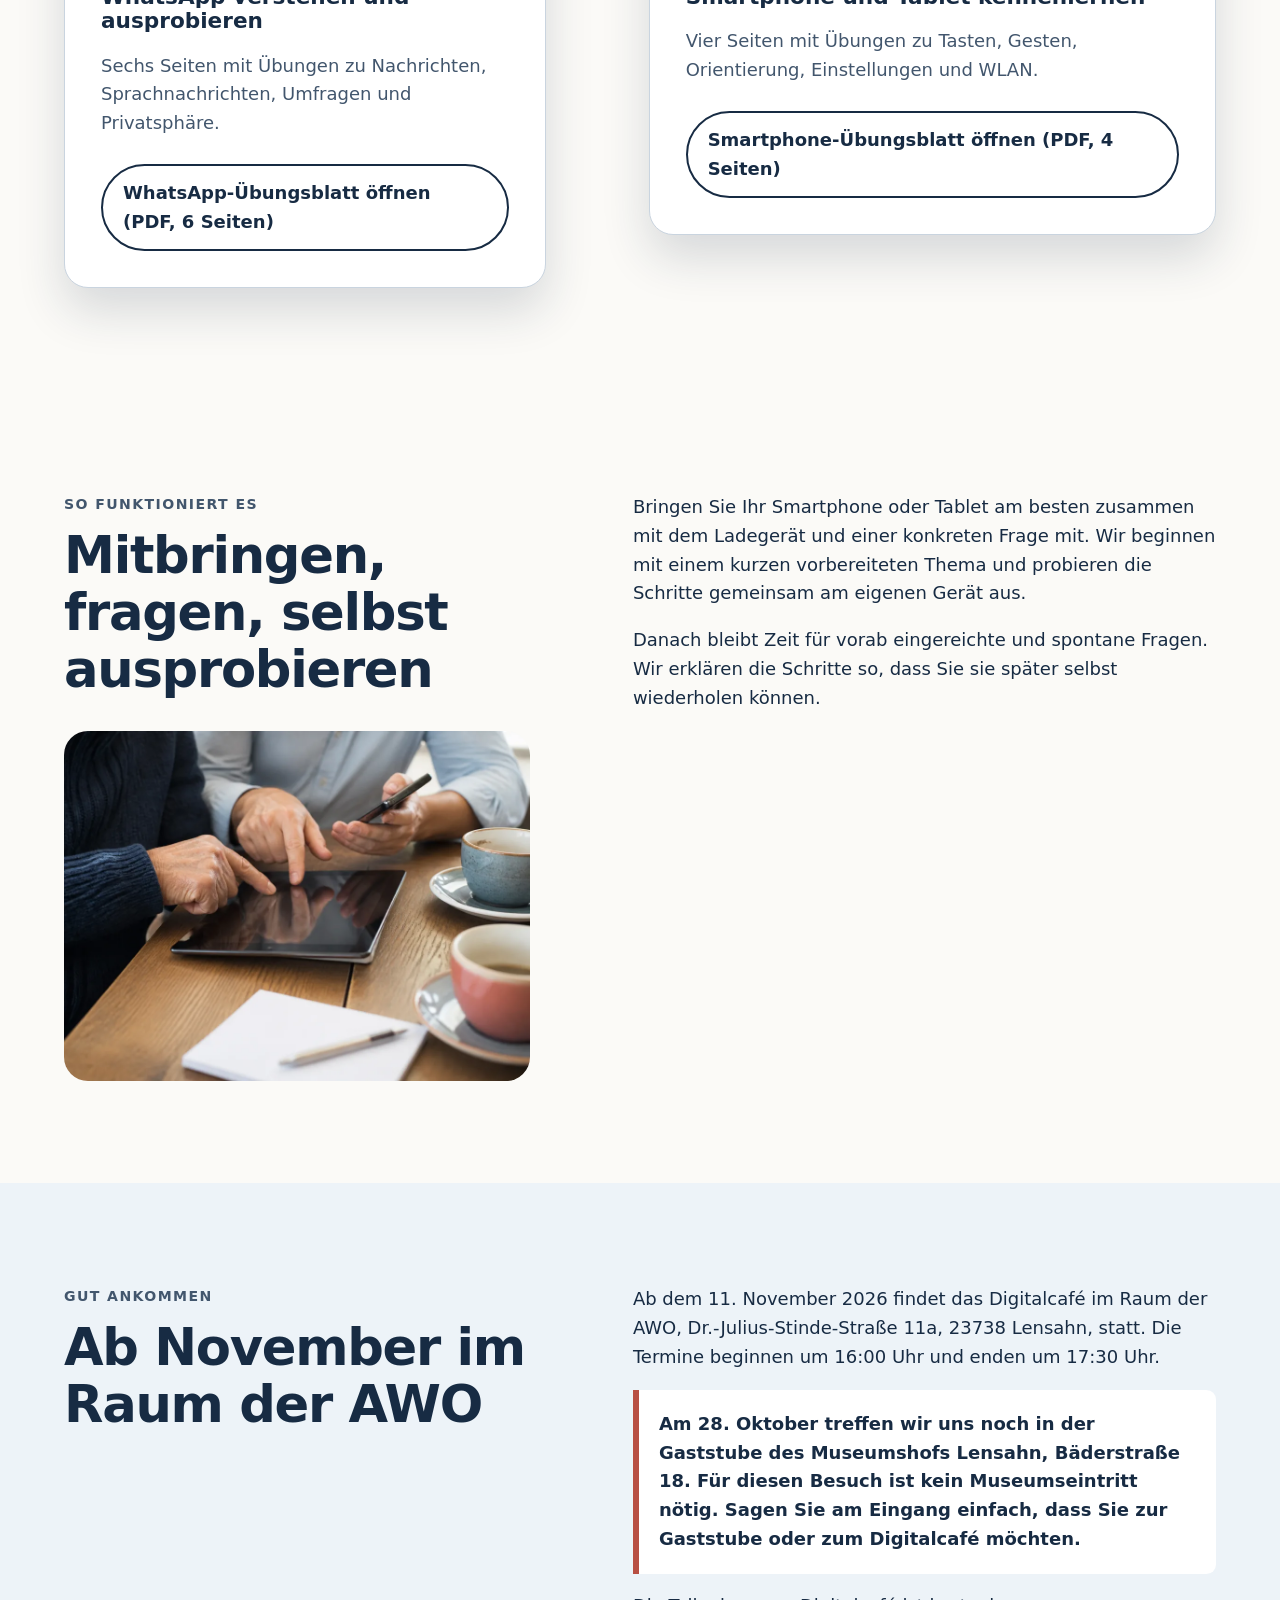
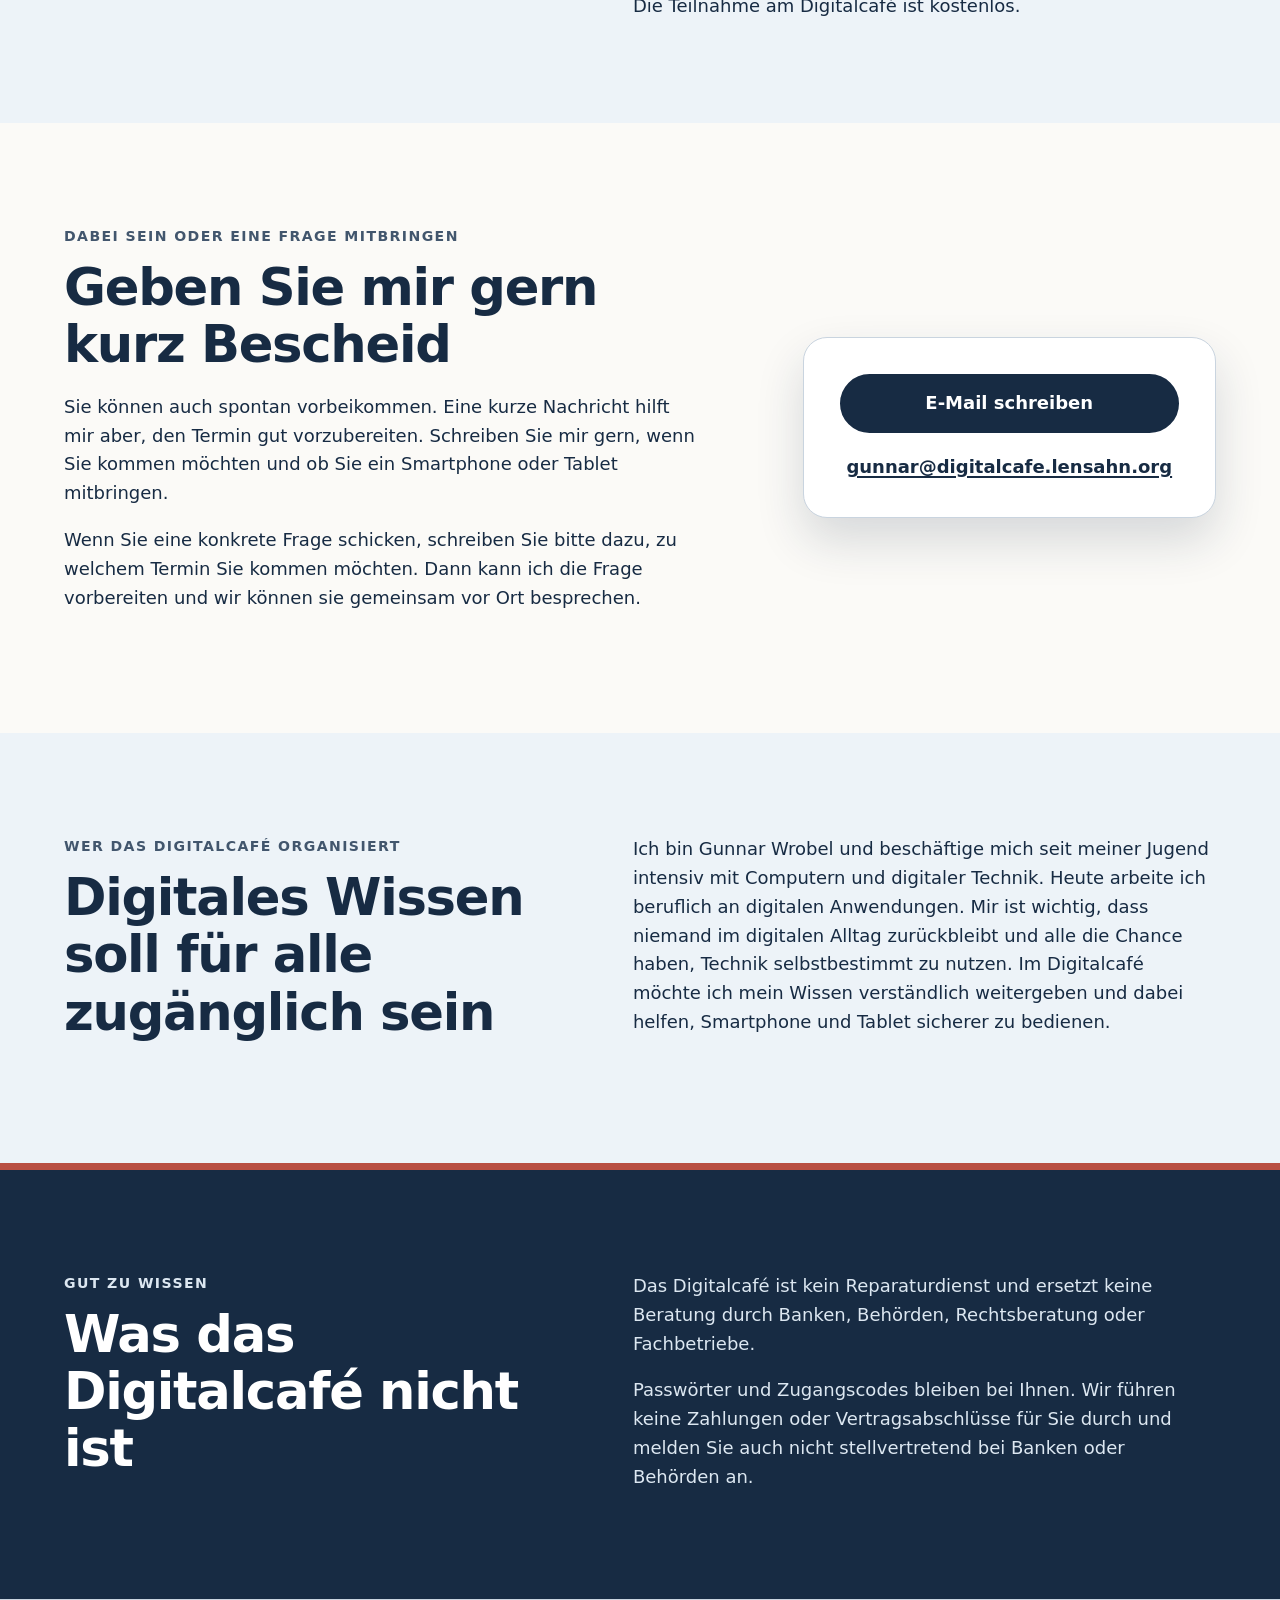
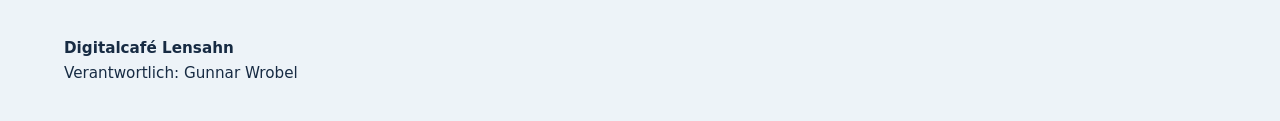
==== commit 24da9c5f: "fix(schedule): update AWO venue and winter dates" ====
--- a/index.html
+++ b/index.html
@@ -5,7 +5,7 @@
     <meta name="viewport" content="width=device-width, initial-scale=1">
     <meta
       name="description"
-      content="Digitalcafé Lensahn: kostenlose, verständliche Hilfe bei Fragen zu Smartphone und Tablet. Alle zwei Wochen mittwochs im Museumshof Lensahn."
+      content="Digitalcafé Lensahn: kostenlose, verständliche Hilfe bei Fragen zu Smartphone und Tablet. Mittwochs in Lensahn, ab 11. November 2026 im Raum der AWO. Termine und Weihnachtspause im Überblick."
     >
     <meta name="color-scheme" content="light">
     <title>Digitalcafé Lensahn</title>
@@ -62,7 +62,7 @@
             <dl class="event-details">
               <div>
                 <dt>Uhrzeit</dt>
-                <dd><time datetime="2026-10-28T15:45:00+01:00">15:45</time>–<time datetime="2026-10-28T17:00:00+01:00">17:00 Uhr</time></dd>
+                <dd><time datetime="2026-10-28T16:00:00+01:00">16:00</time>–<time datetime="2026-10-28T17:00:00+01:00">17:00 Uhr</time></dd>
               </div>
               <div>
                 <dt>Ort</dt>
@@ -74,6 +74,11 @@
               </div>
             </dl>
             <p class="event-note">
+              Ab 15:45 Uhr ist Zeit für offene Fragen, auch zu früheren Treffen.
+              Das Thema beginnt um 16:00 Uhr. Die Gaststätte schließt um 17:00 Uhr;
+              Restfragen besprechen wir anschließend draußen vor dem Vordach.
+            </p>
+            <p class="event-note">
               Kostenlos. Eine kurze Nachricht vorab ist willkommen. Für das
               Digitalcafé ist kein Museumseintritt nötig.
             </p>
@@ -96,26 +101,33 @@
             <li>
               <time class="topic-date" datetime="2026-10-28">28. Oktober 2026</time>
               <h3>Navigation, Karten und Parken</h3>
-              <p>Ausnahmsweise von 15:45 bis 17:00 Uhr.</p>
+              <p>16:00–17:00 Uhr in der Gaststube des Museumshofs. Offene Fragen ab 15:45 Uhr.</p>
               <p>Ein Ziel finden, eine passende Route planen und verstehen, worauf es beim Parken per App ankommt.</p>
             </li>
             <li>
               <time class="topic-date" datetime="2026-11-11">11. November 2026</time>
-              <h3>Das nächste Alltagsthema</h3>
-              <p>Das Thema wird noch festgelegt. Ihre Fragen und Wünsche fließen in die Auswahl ein.</p>
+              <h3>Betrügerische Nachrichten erkennen</h3>
+              <p>Voraussichtliches Thema.</p>
+              <p>16:00–17:30 Uhr im Raum der AWO, Dr.-Julius-Stinde-Straße 11a, Lensahn.</p>
             </li>
             <li>
               <time class="topic-date" datetime="2026-11-25">25. November 2026</time>
-              <h3>Gemeinsam weiterlernen</h3>
-              <p>Das Thema wird noch festgelegt. Der nächste Termin danach ist am <time datetime="2026-12-09">9. Dezember 2026</time>.</p>
+              <h3>Apps installieren, aktualisieren und Berechtigungen verstehen</h3>
+              <p>Voraussichtliches Thema.</p>
+              <p>16:00–17:30 Uhr im Raum der AWO, Dr.-Julius-Stinde-Straße 11a, Lensahn.</p>
             </li>
           </ul>
 
           <p class="schedule-note">
-            <strong>Herbstferien:</strong> Am 21. Oktober findet kein
-            Digitalcafé statt. Weiter geht es am 28. Oktober ausnahmsweise
-            von 15:45 bis 17:00 Uhr. Ab dem 11. November treffen wir uns wieder
-            alle zwei Wochen mittwochs von 16:00 bis 17:30 Uhr.
+            <strong>Neuer Treffpunkt ab 11. November:</strong> Wir treffen uns
+            im Raum der AWO, Dr.-Julius-Stinde-Straße 11a, Lensahn,
+            von 16:00 bis 17:30 Uhr.
+          </p>
+          <p class="schedule-note">
+            <strong>Weihnachtspause:</strong> Nach dem 25. November pausiert das
+            Digitalcafé. Weiter geht es am <time datetime="2027-01-20">Mittwoch,
+            20. Januar 2027</time>, von 16:00 bis 17:30 Uhr bei der AWO.
+            Das Thema wird noch bekannt gegeben.
           </p>
         </div>
       </section>
@@ -187,21 +199,22 @@
         <div class="page-width split venue">
           <div>
             <p class="eyebrow">Gut ankommen</p>
-            <h2 id="museumshof">In der Gaststube des Museumshofs</h2>
+            <h2 id="museumshof">Ab November im Raum der AWO</h2>
           </div>
           <div class="prose">
             <p>
-              Das Digitalcafé findet in der Gaststube des Museumshofs Lensahn,
-              Bäderstraße 18, 23738 Lensahn, statt.
+              Ab dem 11. November 2026 findet das Digitalcafé im Raum der AWO,
+              Dr.-Julius-Stinde-Straße 11a, 23738 Lensahn, statt. Die Termine
+              beginnen um 16:00 Uhr und enden um 17:30 Uhr.
             </p>
             <p class="important-note">
-              Für den Besuch des Digitalcafés ist kein Museumseintritt nötig.
-              Sagen Sie am Eingang einfach, dass Sie zur Gaststube oder zum
-              Digitalcafé möchten.
-            </p>
-            <p>
-              Die Teilnahme ist kostenlos. Wer möchte, kann in der Gaststube
-              auf eigene Rechnung etwas bestellen.
+              Am 28. Oktober treffen wir uns noch in der Gaststube des
+              Museumshofs Lensahn, Bäderstraße 18. Für diesen Besuch ist kein
+              Museumseintritt nötig. Sagen Sie am Eingang einfach, dass Sie
+              zur Gaststube oder zum Digitalcafé möchten.
+            </p>
+            <p>
+              Die Teilnahme am Digitalcafé ist kostenlos.
             </p>
           </div>
         </div>
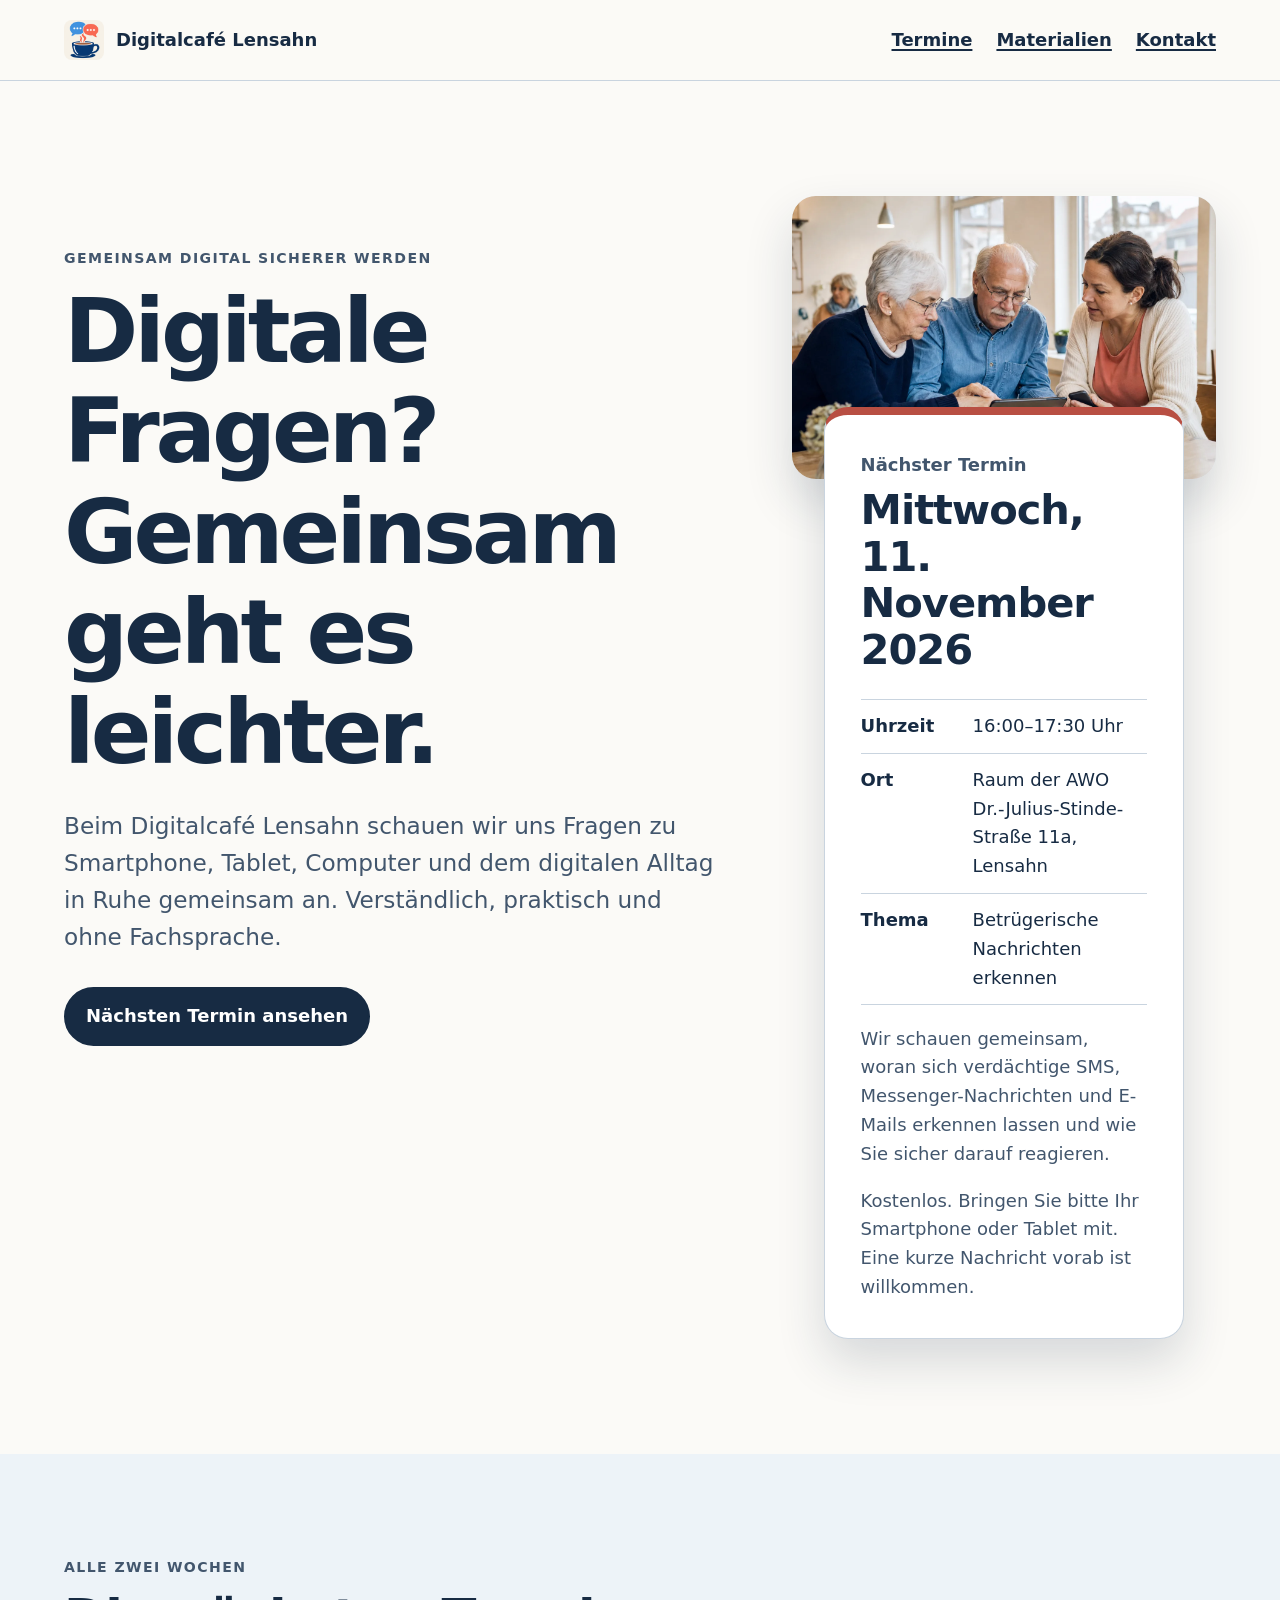
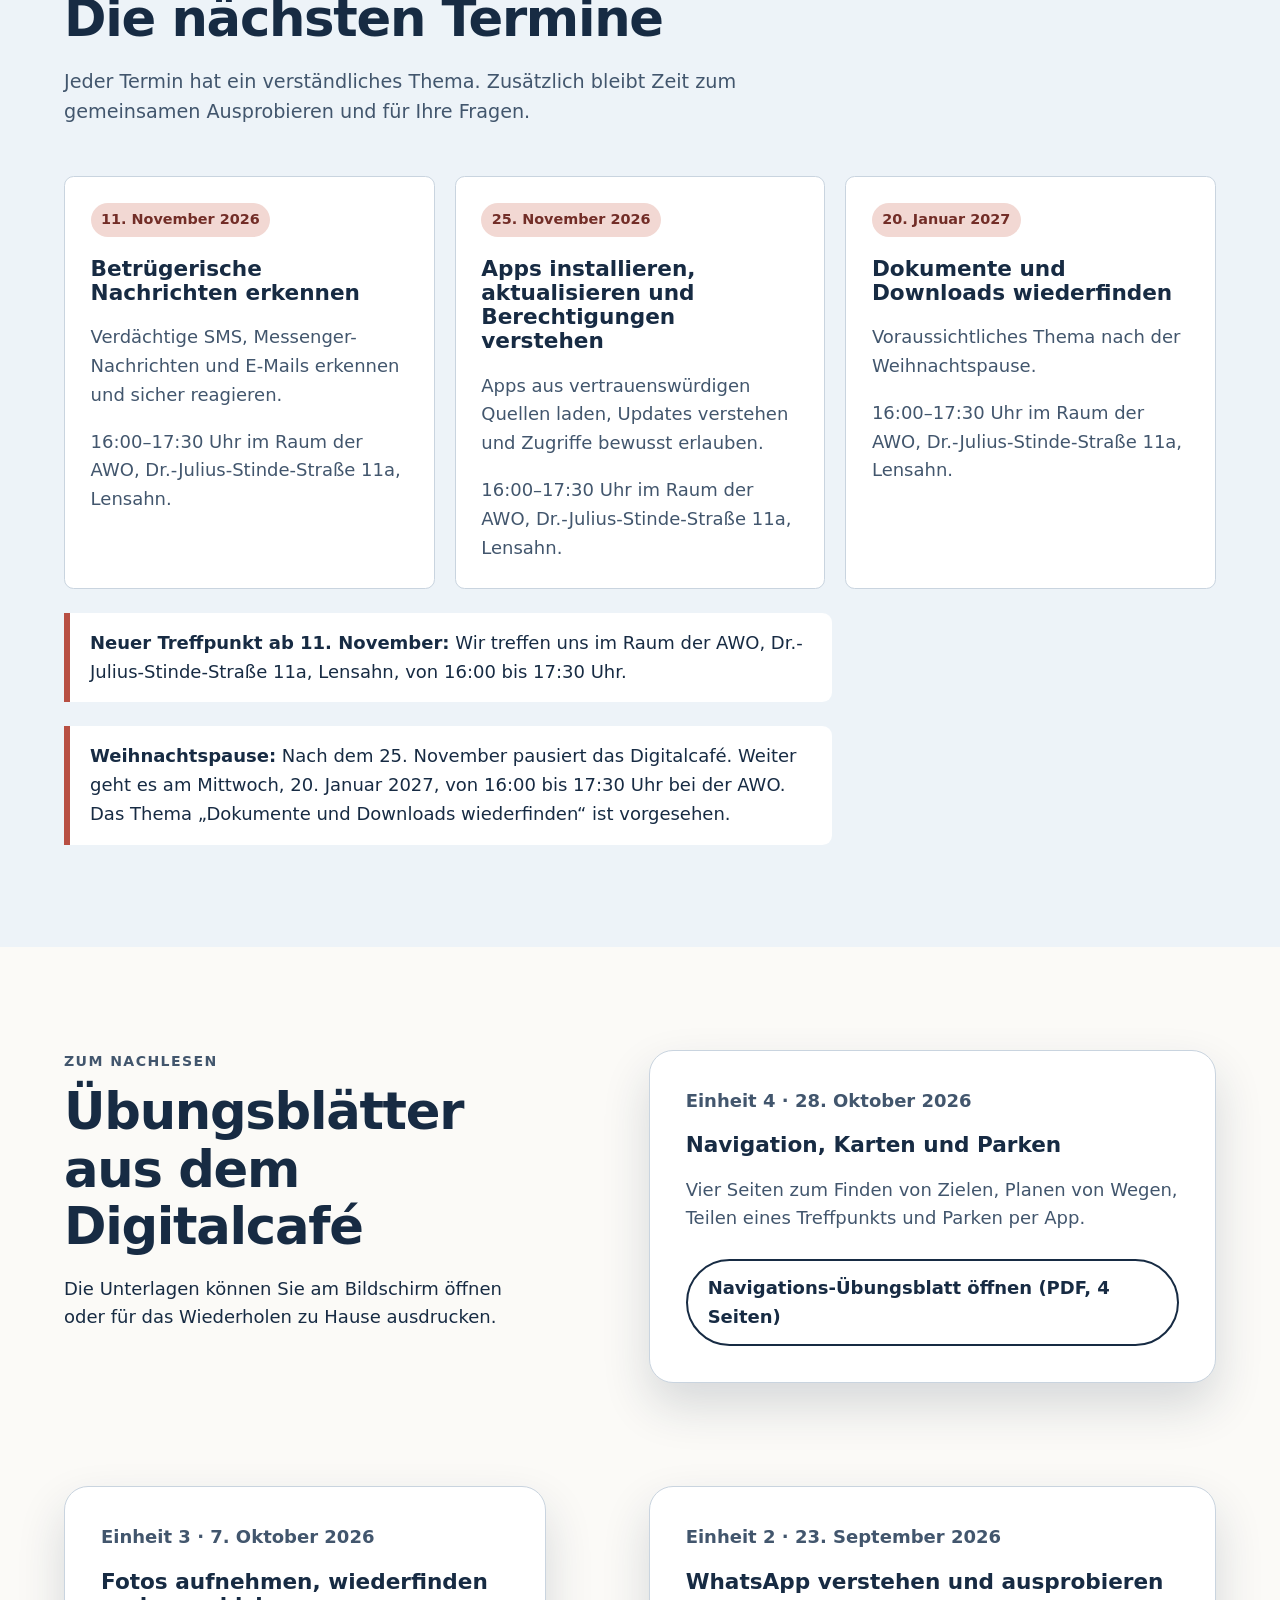
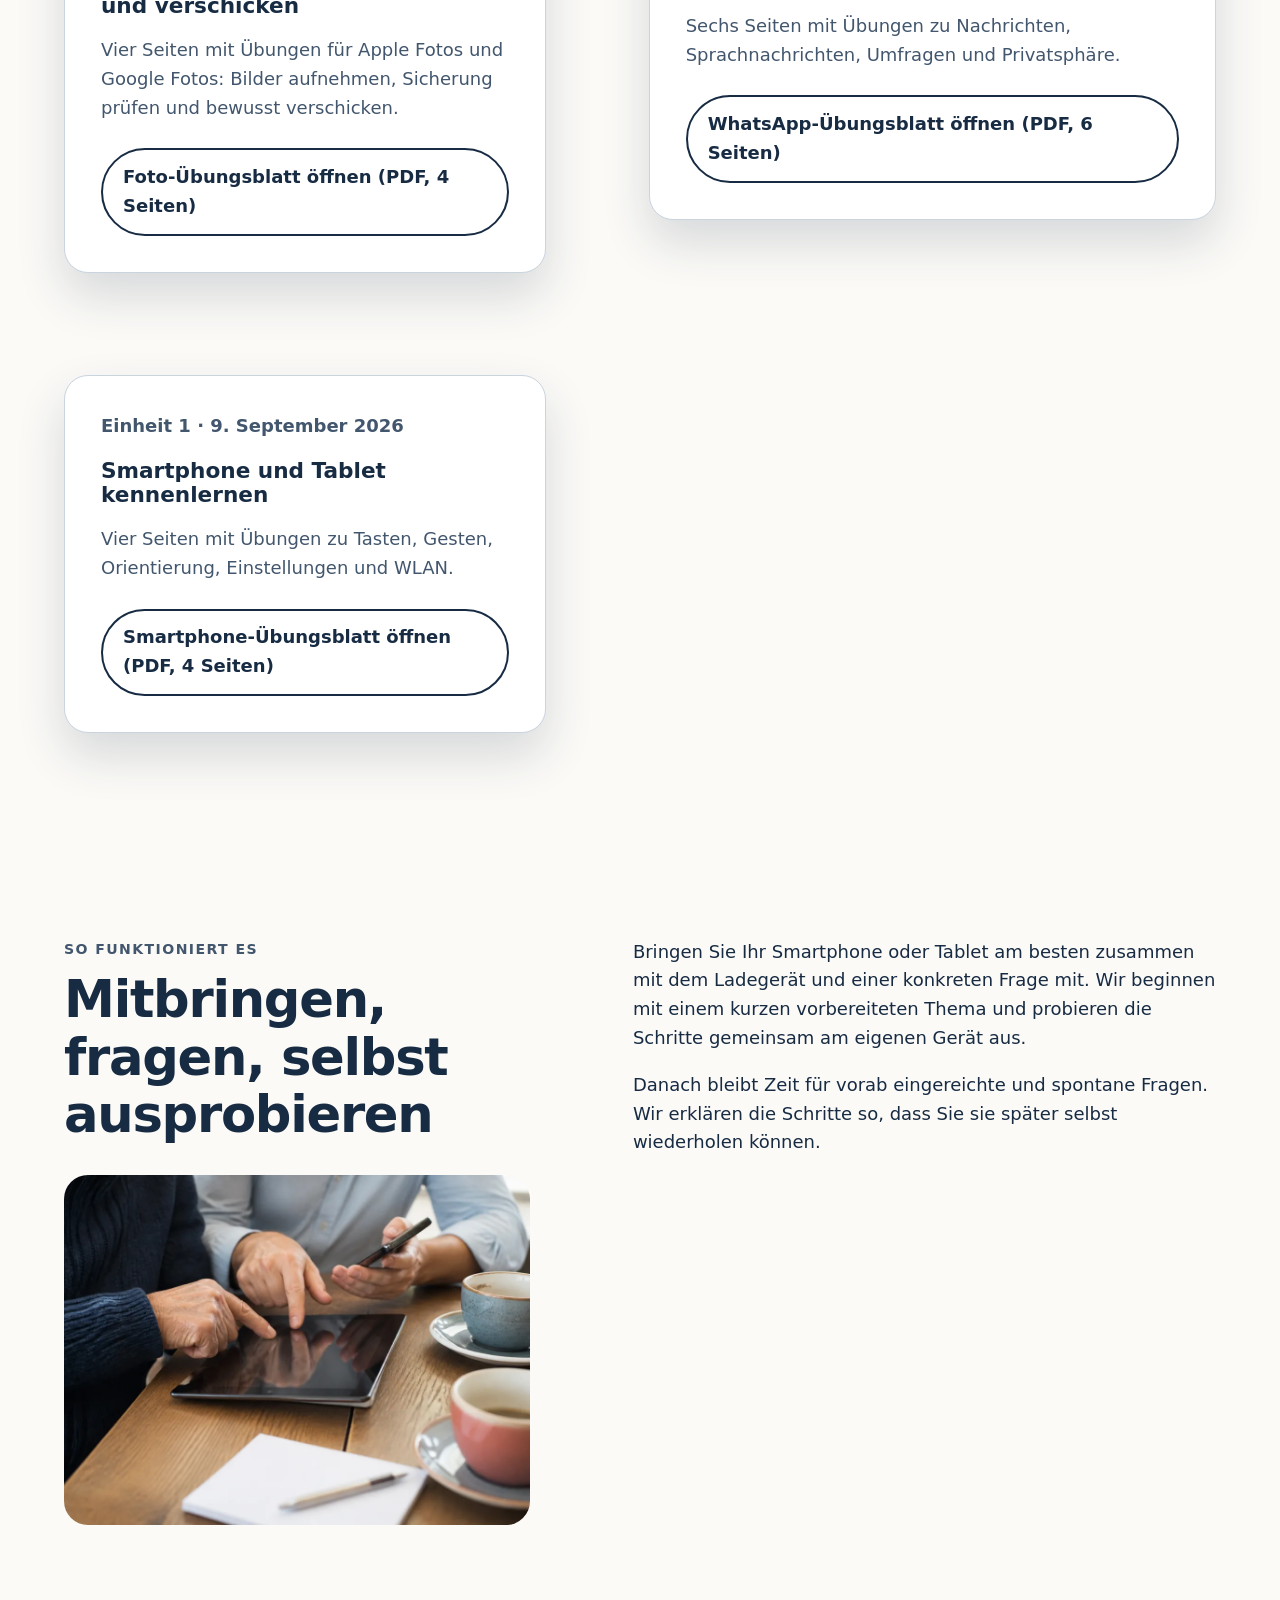
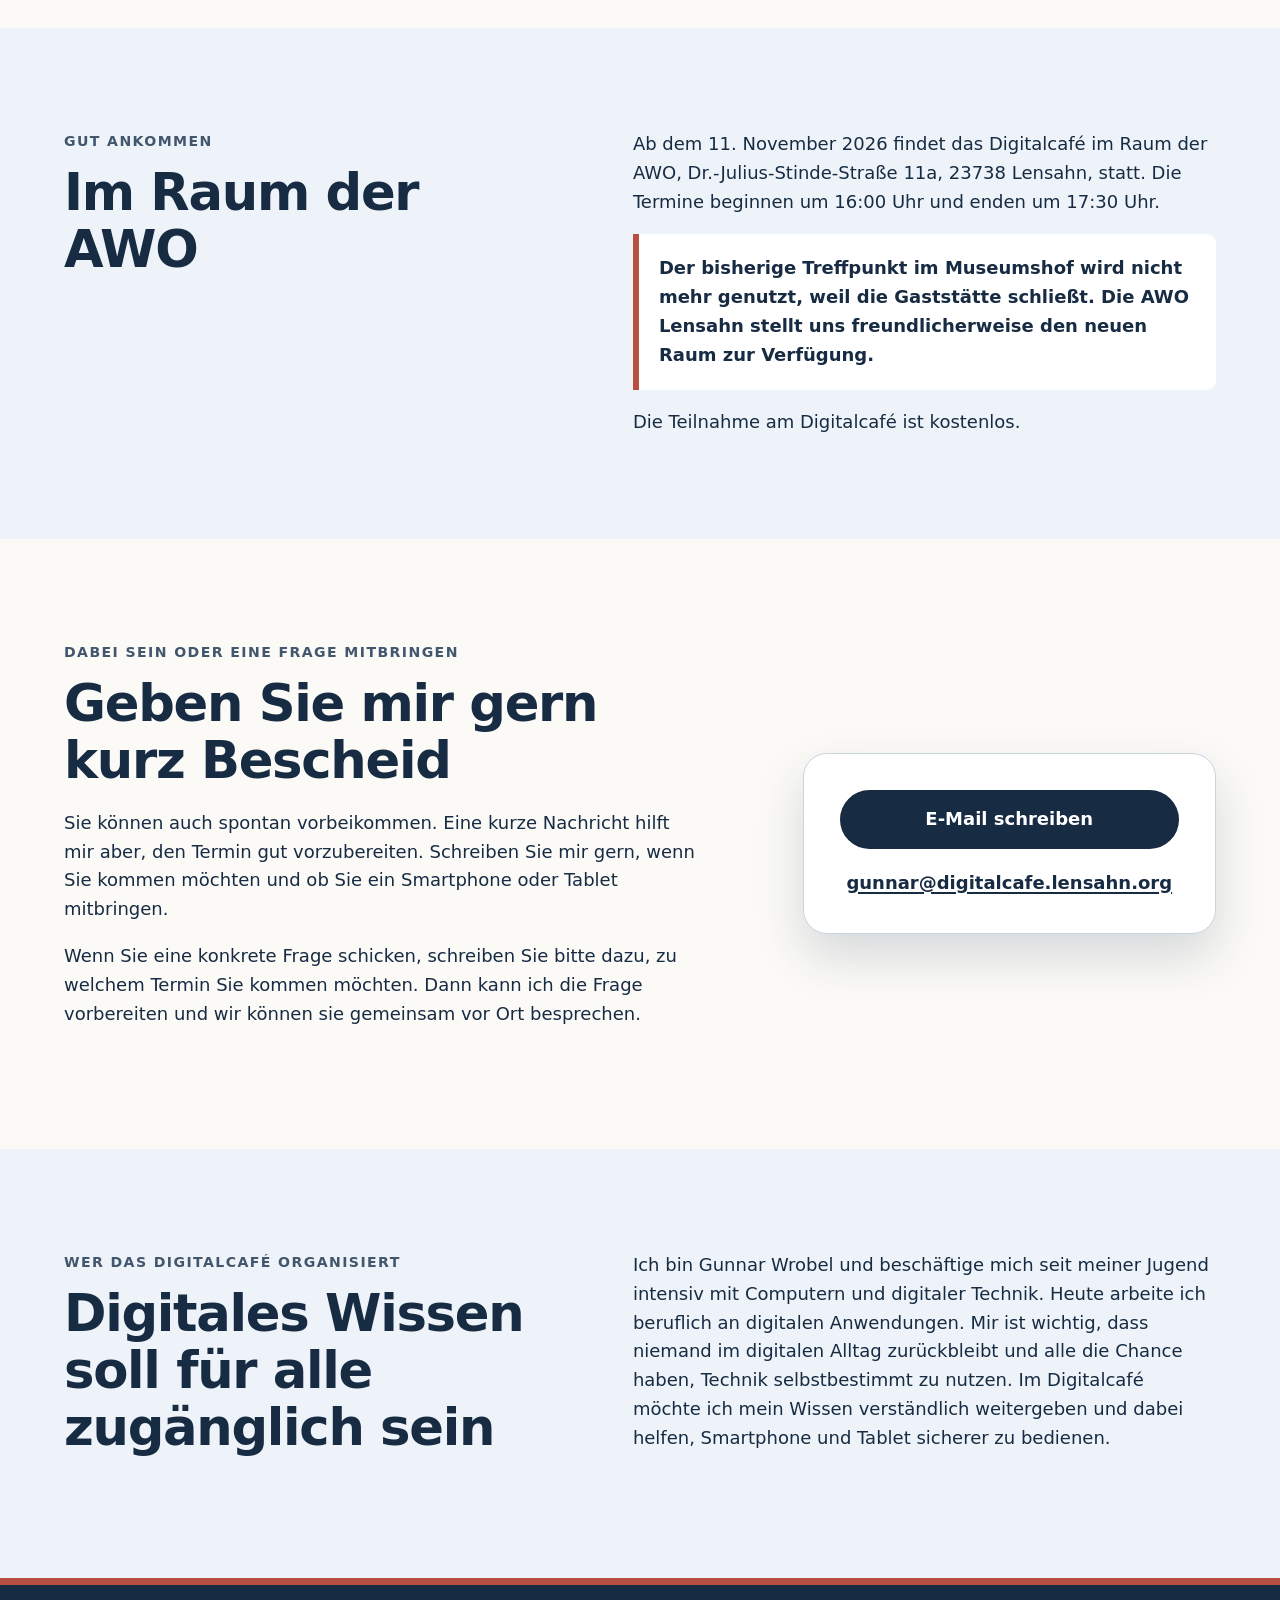
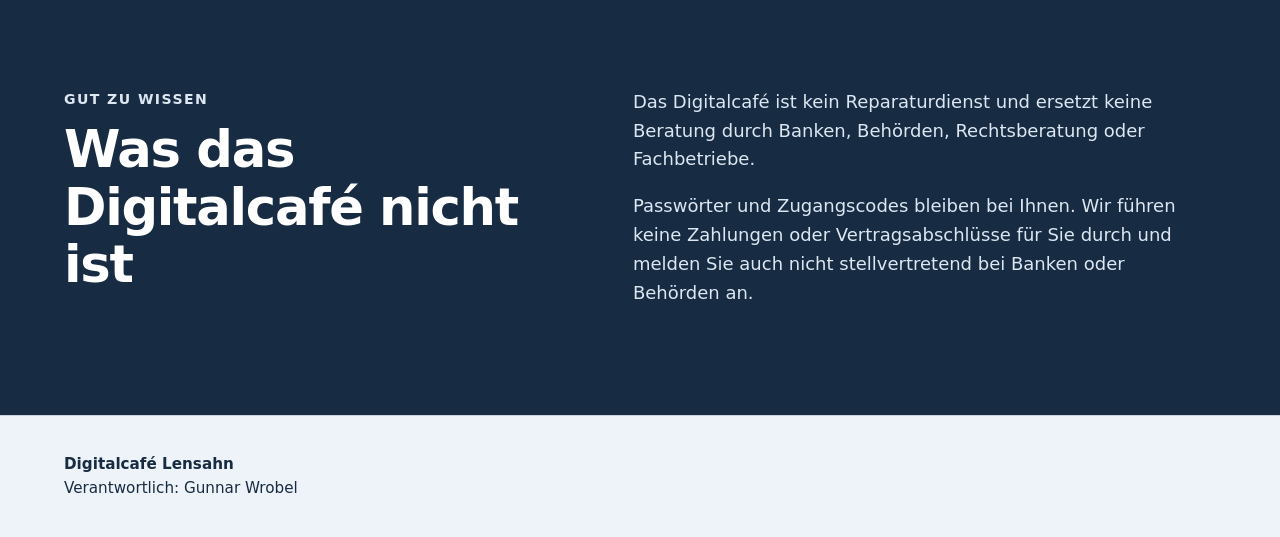
==== commit 005ab652: "feat(schedule): publish November dates and navigation handout" ====
--- a/index.html
+++ b/index.html
@@ -57,30 +57,29 @@
           <aside class="event-card" id="naechster-termin" aria-labelledby="termin-titel">
             <p class="event-kicker">Nächster Termin</p>
             <h2 id="termin-titel">
-              <time datetime="2026-10-28">Mittwoch, 28. Oktober 2026</time>
+              <time datetime="2026-11-11">Mittwoch, 11. November 2026</time>
             </h2>
             <dl class="event-details">
               <div>
                 <dt>Uhrzeit</dt>
-                <dd><time datetime="2026-10-28T16:00:00+01:00">16:00</time>–<time datetime="2026-10-28T17:00:00+01:00">17:00 Uhr</time></dd>
+                <dd><time datetime="2026-11-11T16:00:00+01:00">16:00</time>–<time datetime="2026-11-11T17:30:00+01:00">17:30 Uhr</time></dd>
               </div>
               <div>
                 <dt>Ort</dt>
-                <dd>Gaststube des Museumshofs<br>Bäderstraße 18, Lensahn</dd>
+                <dd>Raum der AWO<br>Dr.-Julius-Stinde-Straße 11a, Lensahn</dd>
               </div>
               <div>
                 <dt>Thema</dt>
-                <dd>Navigation, Karten und Parken</dd>
+                <dd>Betrügerische Nachrichten erkennen</dd>
               </div>
             </dl>
             <p class="event-note">
-              Ab 15:45 Uhr ist Zeit für offene Fragen, auch zu früheren Treffen.
-              Das Thema beginnt um 16:00 Uhr. Die Gaststätte schließt um 17:00 Uhr;
-              Restfragen besprechen wir anschließend draußen vor dem Vordach.
+              Wir schauen gemeinsam, woran sich verdächtige SMS, Messenger-Nachrichten
+              und E-Mails erkennen lassen und wie Sie sicher darauf reagieren.
             </p>
             <p class="event-note">
-              Kostenlos. Eine kurze Nachricht vorab ist willkommen. Für das
-              Digitalcafé ist kein Museumseintritt nötig.
+              Kostenlos. Bringen Sie bitte Ihr Smartphone oder Tablet mit.
+              Eine kurze Nachricht vorab ist willkommen.
             </p>
           </aside>
         </div>
@@ -99,21 +98,21 @@
 
           <ul class="topic-grid" role="list">
             <li>
-              <time class="topic-date" datetime="2026-10-28">28. Oktober 2026</time>
-              <h3>Navigation, Karten und Parken</h3>
-              <p>16:00–17:00 Uhr in der Gaststube des Museumshofs. Offene Fragen ab 15:45 Uhr.</p>
-              <p>Ein Ziel finden, eine passende Route planen und verstehen, worauf es beim Parken per App ankommt.</p>
-            </li>
-            <li>
               <time class="topic-date" datetime="2026-11-11">11. November 2026</time>
               <h3>Betrügerische Nachrichten erkennen</h3>
-              <p>Voraussichtliches Thema.</p>
+              <p>Verdächtige SMS, Messenger-Nachrichten und E-Mails erkennen und sicher reagieren.</p>
               <p>16:00–17:30 Uhr im Raum der AWO, Dr.-Julius-Stinde-Straße 11a, Lensahn.</p>
             </li>
             <li>
               <time class="topic-date" datetime="2026-11-25">25. November 2026</time>
               <h3>Apps installieren, aktualisieren und Berechtigungen verstehen</h3>
-              <p>Voraussichtliches Thema.</p>
+              <p>Apps aus vertrauenswürdigen Quellen laden, Updates verstehen und Zugriffe bewusst erlauben.</p>
+              <p>16:00–17:30 Uhr im Raum der AWO, Dr.-Julius-Stinde-Straße 11a, Lensahn.</p>
+            </li>
+            <li>
+              <time class="topic-date" datetime="2027-01-20">20. Januar 2027</time>
+              <h3>Dokumente und Downloads wiederfinden</h3>
+              <p>Voraussichtliches Thema nach der Weihnachtspause.</p>
               <p>16:00–17:30 Uhr im Raum der AWO, Dr.-Julius-Stinde-Straße 11a, Lensahn.</p>
             </li>
           </ul>
@@ -127,7 +126,7 @@
             <strong>Weihnachtspause:</strong> Nach dem 25. November pausiert das
             Digitalcafé. Weiter geht es am <time datetime="2027-01-20">Mittwoch,
             20. Januar 2027</time>, von 16:00 bis 17:30 Uhr bei der AWO.
-            Das Thema wird noch bekannt gegeben.
+            Das Thema „Dokumente und Downloads wiederfinden“ ist vorgesehen.
           </p>
         </div>
       </section>
@@ -141,6 +140,12 @@
             Wiederholen zu Hause ausdrucken.
           </p>
         </div>
+        <article class="material-card">
+          <p class="material-date">Einheit 4 · 28. Oktober 2026</p>
+          <h3>Navigation, Karten und Parken</h3>
+          <p>Vier Seiten zum Finden von Zielen, Planen von Wegen, Teilen eines Treffpunkts und Parken per App.</p>
+          <a class="button button-secondary" href="downloads/uebungsblatt-navigation-karten-parken.pdf">Navigations-Übungsblatt öffnen (PDF, 4 Seiten)</a>
+        </article>
         <article class="material-card">
           <p class="material-date">Einheit 3 · 7. Oktober 2026</p>
           <h3>Fotos aufnehmen, wiederfinden und verschicken</h3>
@@ -199,7 +204,7 @@
         <div class="page-width split venue">
           <div>
             <p class="eyebrow">Gut ankommen</p>
-            <h2 id="museumshof">Ab November im Raum der AWO</h2>
+            <h2 id="museumshof">Im Raum der AWO</h2>
           </div>
           <div class="prose">
             <p>
@@ -208,10 +213,9 @@
               beginnen um 16:00 Uhr und enden um 17:30 Uhr.
             </p>
             <p class="important-note">
-              Am 28. Oktober treffen wir uns noch in der Gaststube des
-              Museumshofs Lensahn, Bäderstraße 18. Für diesen Besuch ist kein
-              Museumseintritt nötig. Sagen Sie am Eingang einfach, dass Sie
-              zur Gaststube oder zum Digitalcafé möchten.
+              Der bisherige Treffpunkt im Museumshof wird nicht mehr genutzt,
+              weil die Gaststätte schließt. Die AWO Lensahn stellt uns
+              freundlicherweise den neuen Raum zur Verfügung.
             </p>
             <p>
               Die Teilnahme am Digitalcafé ist kostenlos.
